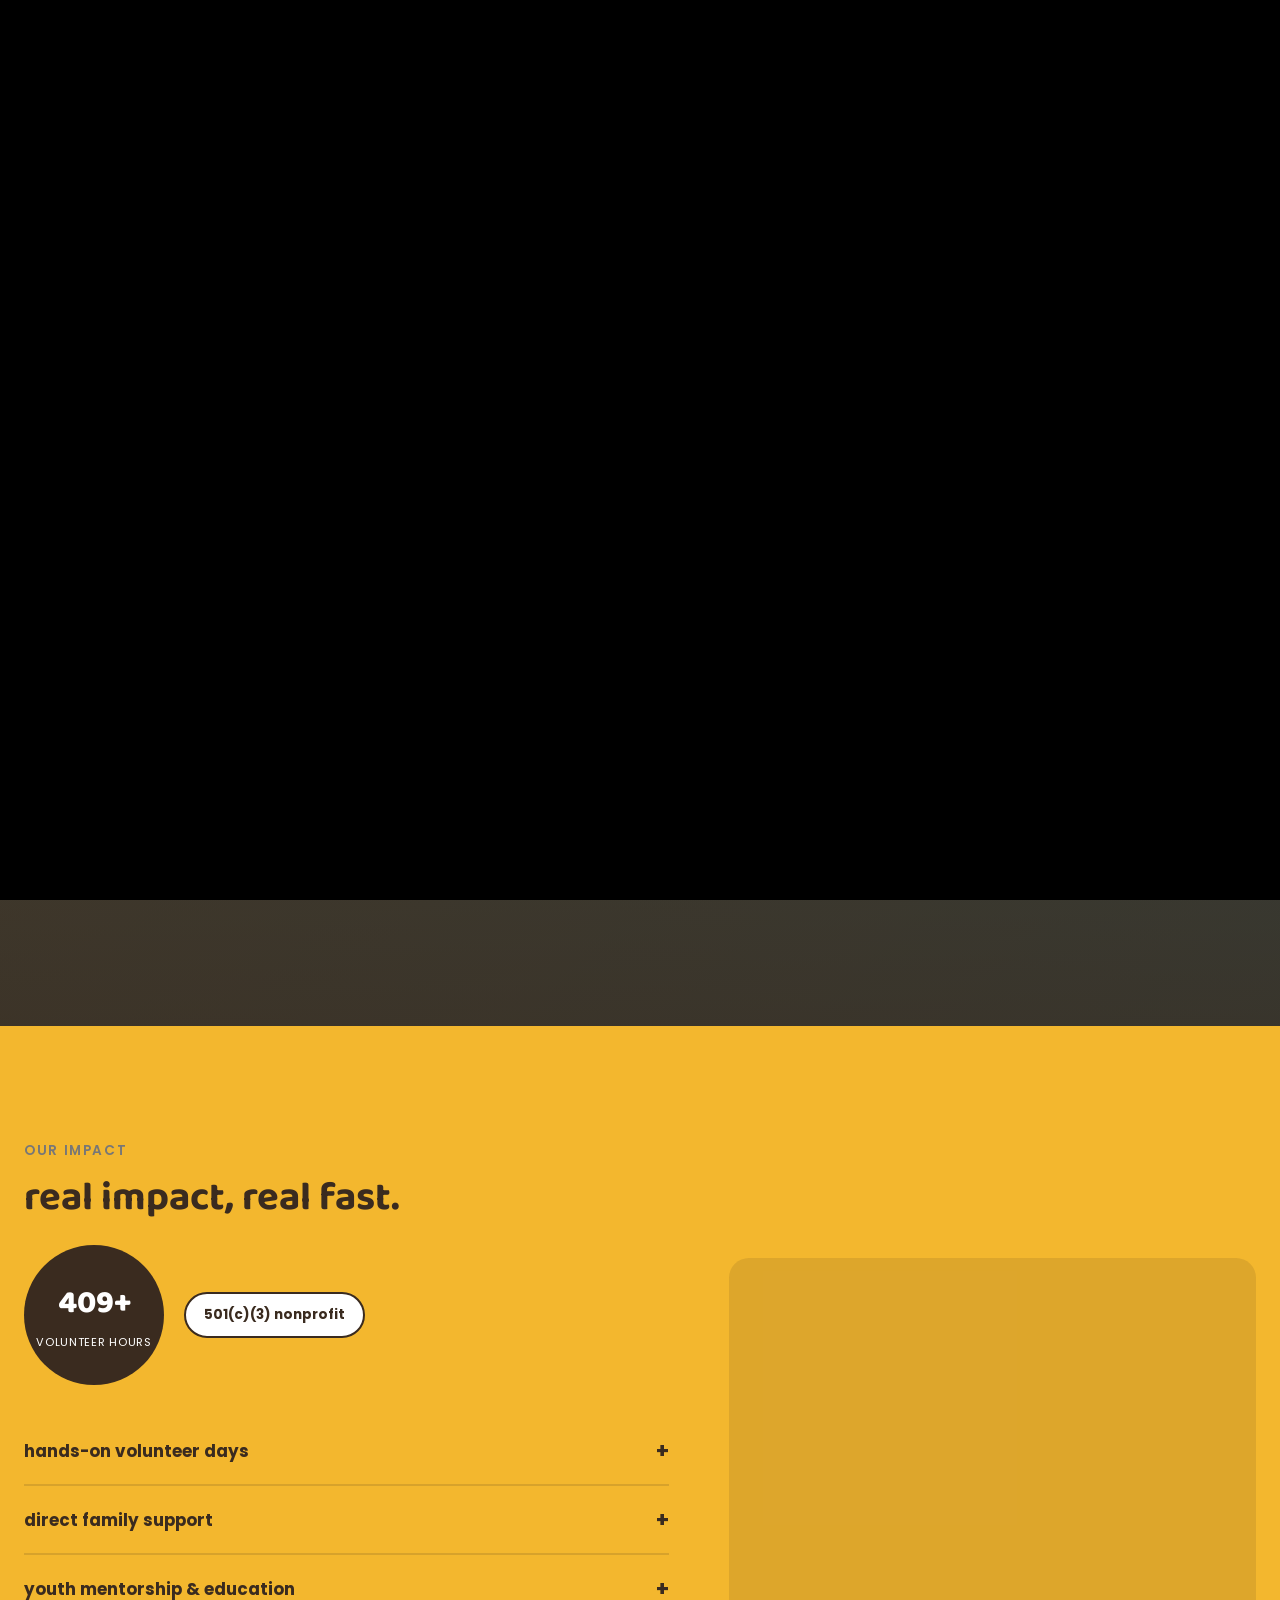
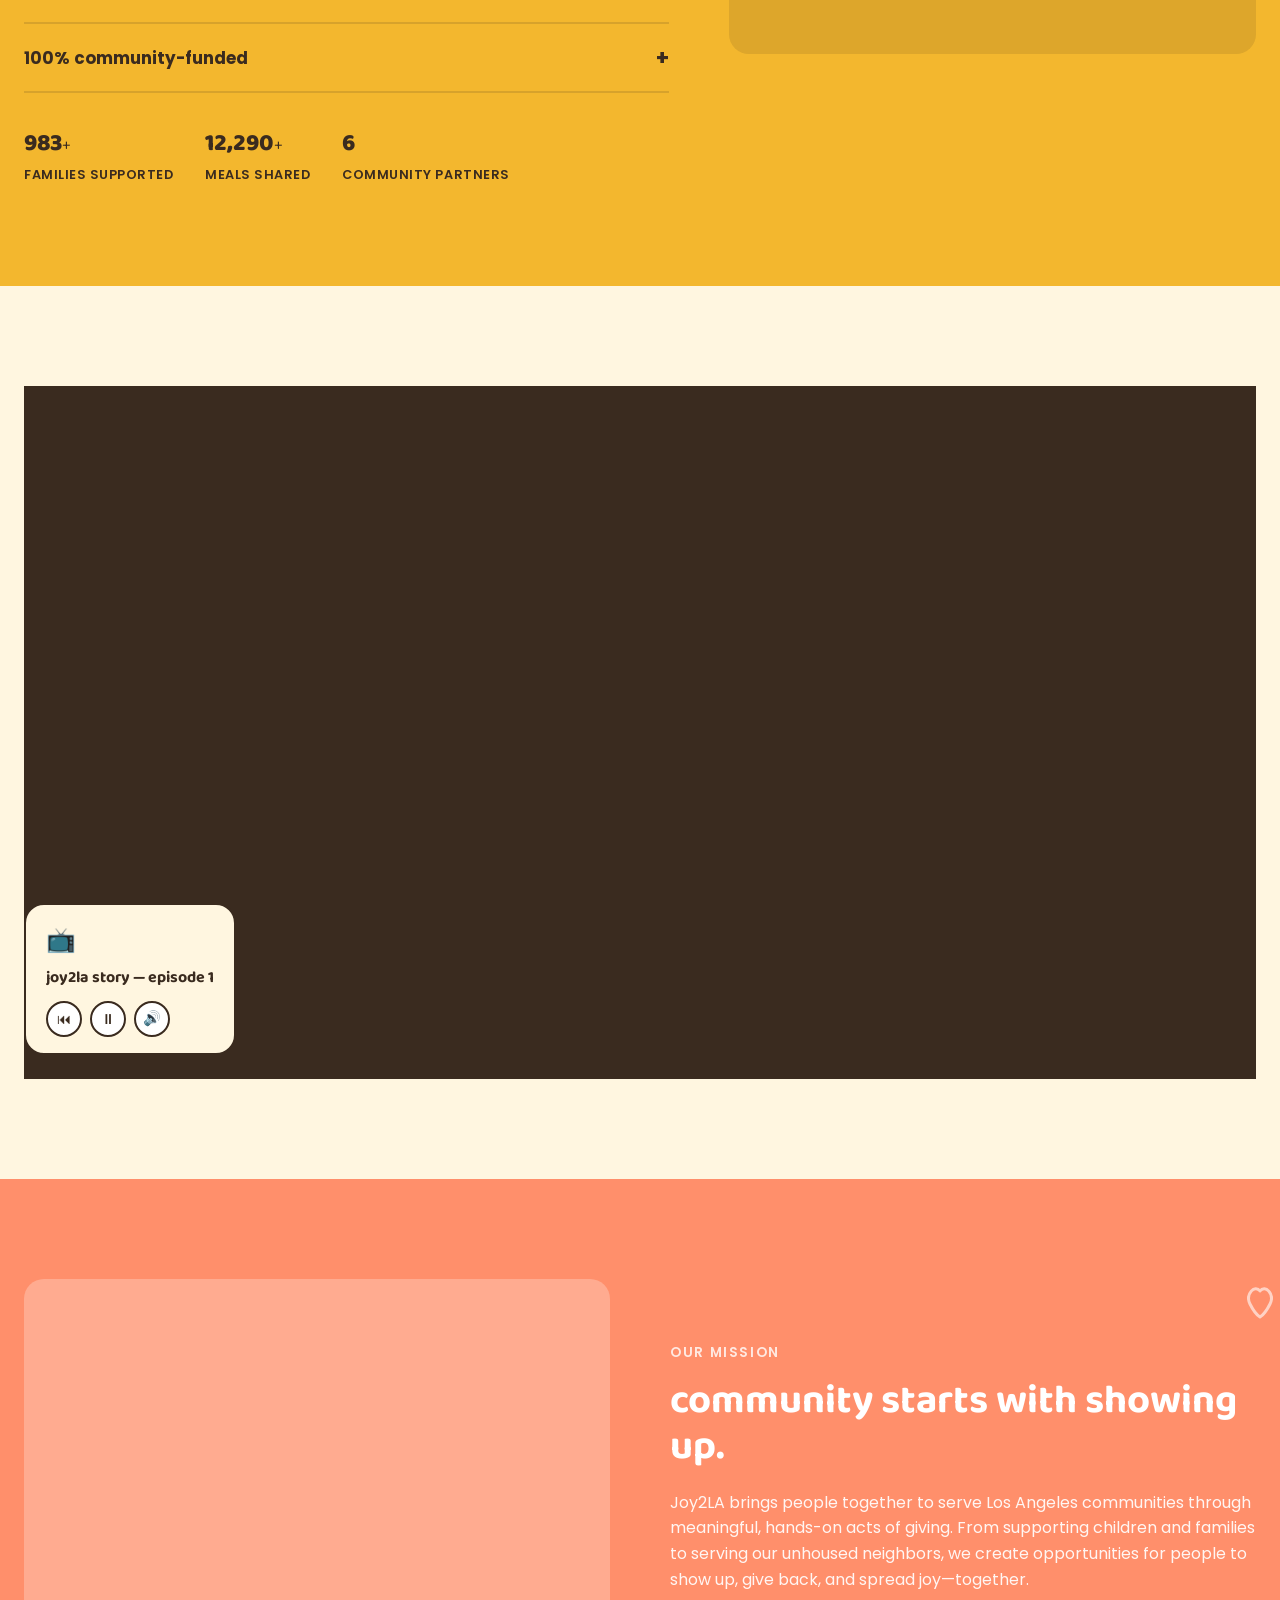
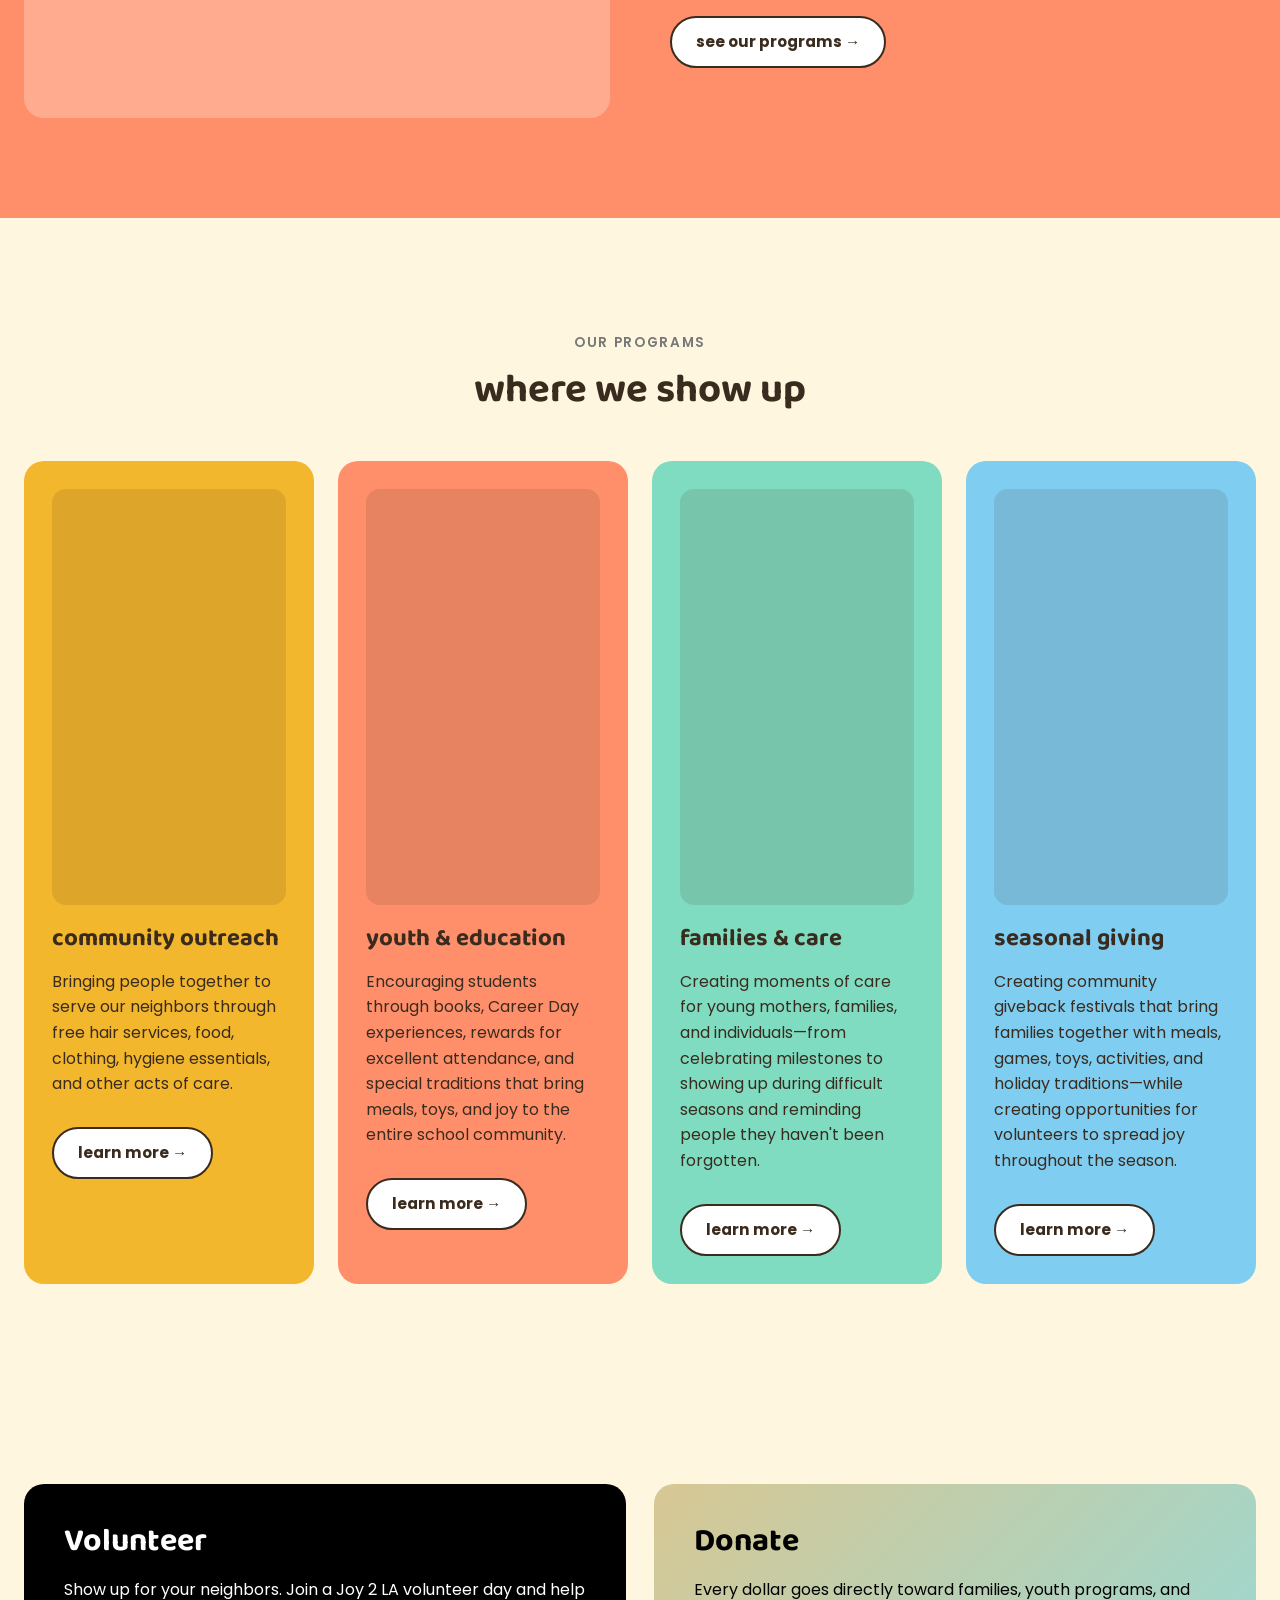
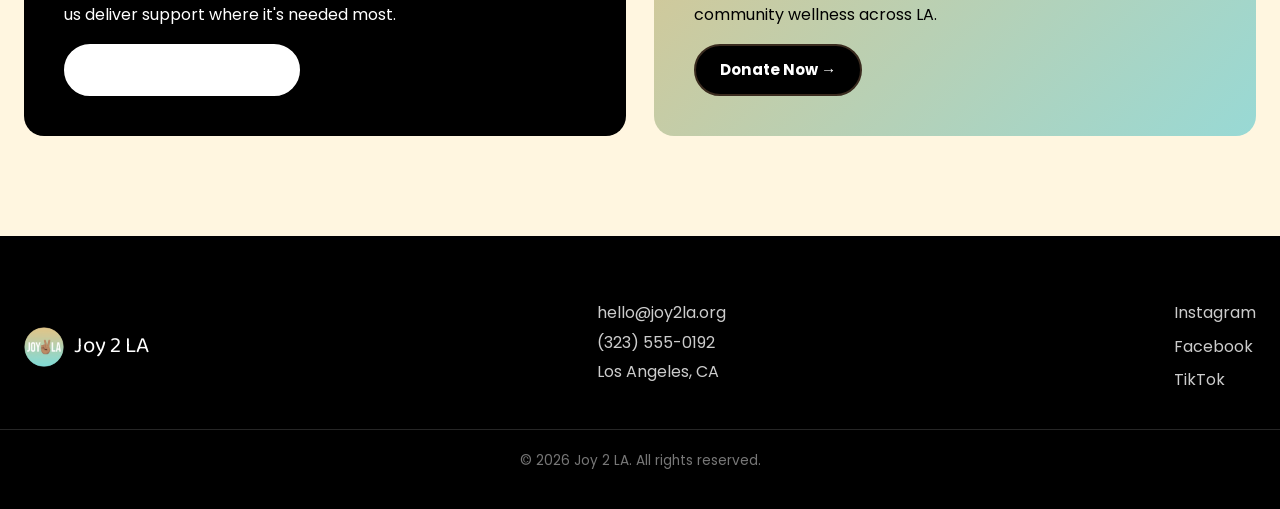
==== index.html @ 3b6e0bf3 "feat: restyle mission section as bold coral two-column block" ====
<!DOCTYPE html>
<html lang="en">
<head>
  <meta charset="UTF-8">
  <meta name="viewport" content="width=device-width, initial-scale=1.0">
  <title>Joy 2 LA | Community is the Joy</title>
  <meta name="description" content="Joy 2 LA is a Los Angeles-based giving-back foundation supporting families, youth, and community wellness across the city.">
  <link rel="icon" href="assets/logo.png" type="image/png">
  <link rel="preconnect" href="https://fonts.googleapis.com">
  <link rel="preconnect" href="https://fonts.gstatic.com" crossorigin>
  <link href="https://fonts.googleapis.com/css2?family=Baloo+2:wght@600;700;800&family=Poppins:wght@300;400;600;700&display=swap" rel="stylesheet">
  <link rel="stylesheet" href="styles.css">
  <noscript>
    <style>.reveal { opacity: 1; transform: none; }</style>
  </noscript>
</head>
<body class="has-splash">
  <div class="splash" id="splash">
    <video class="splash-video" id="splash-video" autoplay muted playsinline>
      <source src="assets/intro.mp4" type="video/mp4">
    </video>
  </div>

  <div class="announcement-bar" id="announcement-bar">
    <p>🎉 join our next volunteer day — <a href="#get-involved">get involved →</a></p>
    <button class="announcement-close" id="announcement-close" aria-label="Dismiss announcement">×</button>
  </div>

  <header class="site-header" id="site-header">
    <div class="container header-inner">
      <button class="nav-toggle" id="nav-toggle" aria-label="Toggle navigation" aria-expanded="false" aria-controls="site-nav">
        <span></span><span></span><span></span>
      </button>
      <a href="#top" class="logo-link" aria-label="Joy 2 LA home">
        <img src="assets/logo.png" alt="Joy 2 LA logo" class="logo-img">
      </a>
      <div class="header-actions">
        <a href="#get-involved" class="btn">get involved →</a>
        <a href="#get-involved" class="btn">donate →</a>
      </div>
    </div>
    <nav class="site-nav" id="site-nav">
      <a href="#about">about</a>
      <a href="#programs">programs</a>
      <a href="#impact">impact</a>
      <a href="#get-involved">get involved</a>
      <a href="#contact">contact</a>
    </nav>
  </header>

  <main id="top">
    <section class="hero" id="hero">
      <video class="hero-video" id="hero-video" muted loop playsinline preload="auto">
        <source src="assets/hero.mp4" type="video/mp4">
      </video>
      <div class="hero-overlay"></div>
      <div class="container hero-inner">
        <h1>see a need.<br>bring people together.<br>spread joy.</h1>
        <p class="hero-sub">joy2la is a los angeles nonprofit bringing people and organizations together to serve, connect, and spread joy throughout our community.</p>
        <div class="hero-ctas">
          <a href="#get-involved" class="btn">get involved →</a>
        </div>
      </div>
    </section>

    <section class="impact" id="impact">
      <div class="container impact-feature">
        <div class="impact-content">
          <p class="eyebrow">our impact</p>
          <h2>real impact, real fast.</h2>
          <div class="impact-badges">
            <div class="stat stat-badge" data-target="500">
              <span class="stat-badge-number"><span data-count>0</span>+</span>
              <span class="stat-badge-label">volunteer hours</span>
            </div>
            <span class="sticker">501(c)(3) nonprofit</span>
          </div>
          <div class="accordion">
            <div class="accordion-item">
              <button class="accordion-trigger" aria-expanded="false">
                <span>hands-on volunteer days</span><span class="accordion-icon">+</span>
              </button>
              <div class="accordion-panel">
                <p>Real people showing up together for real, hands-on service across LA.</p>
              </div>
            </div>
            <div class="accordion-item">
              <button class="accordion-trigger" aria-expanded="false">
                <span>direct family support</span><span class="accordion-icon">+</span>
              </button>
              <div class="accordion-panel">
                <p>Groceries, essentials, and resources delivered directly to families who need them.</p>
              </div>
            </div>
            <div class="accordion-item">
              <button class="accordion-trigger" aria-expanded="false">
                <span>youth mentorship &amp; education</span><span class="accordion-icon">+</span>
              </button>
              <div class="accordion-panel">
                <p>Books, mentorship, and school-day support that keeps LA kids on track.</p>
              </div>
            </div>
            <div class="accordion-item">
              <button class="accordion-trigger" aria-expanded="false">
                <span>100% community-funded</span><span class="accordion-icon">+</span>
              </button>
              <div class="accordion-panel">
                <p>Every dollar comes from people like you, and goes right back into LA communities.</p>
              </div>
            </div>
          </div>
          <div class="impact-mini-stats">
            <div class="stat mini-stat" data-target="1200"><span data-count>0</span>+<p>families supported</p></div>
            <div class="stat mini-stat" data-target="15000"><span data-count>0</span>+<p>meals shared</p></div>
            <div class="stat mini-stat" data-target="8"><span data-count>0</span><p>community partners</p></div>
          </div>
        </div>
        <div class="impact-image" aria-hidden="true"></div>
      </div>
    </section>

    <section class="story">
      <div class="container story-inner reveal">
        <video class="story-video" id="story-video" muted loop playsinline preload="metadata">
          <source src="assets/intro.mp4" type="video/mp4">
        </video>
        <div class="story-card">
          <span class="story-card-icon" aria-hidden="true">📺</span>
          <p class="story-card-title">joy2la story — episode 1</p>
          <div class="story-controls">
            <button class="story-btn" id="story-restart" aria-label="Restart video">⏮</button>
            <button class="story-btn" id="story-playpause" aria-label="Play or pause video">⏸</button>
            <button class="story-btn" id="story-mute" aria-label="Mute or unmute video">🔊</button>
          </div>
        </div>
      </div>
    </section>

    <section class="about" id="about">
      <div class="container about-inner reveal">
        <div class="about-image" aria-hidden="true"></div>
        <div class="about-text">
          <p class="eyebrow">our mission</p>
          <h2>community starts with showing up.</h2>
          <p>Joy2LA brings people together to serve Los Angeles communities through meaningful, hands-on acts of giving. From supporting children and families to serving our unhoused neighbors, we create opportunities for people to show up, give back, and spread joy—together.</p>
          <a href="#programs" class="btn">see our programs →</a>
          <svg class="doodle" width="60" height="60" viewBox="0 0 60 60" aria-hidden="true" fill="none" stroke="currentColor" stroke-width="3" stroke-linecap="round" stroke-linejoin="round">
            <path d="M20 35 C15 25, 25 15, 30 22 C35 15, 45 25, 40 35 C35 45, 30 48, 30 48 C30 48, 25 45, 20 35 Z"/>
          </svg>
        </div>
      </div>
    </section>

    <section class="programs" id="programs">
      <div class="container">
        <p class="eyebrow center">Our Programs</p>
        <h2 class="center">where we show up</h2>
        <div class="program-grid">
          <article class="program-card card-mustard reveal">
            <div class="program-image" aria-hidden="true"></div>
            <h3>community outreach</h3>
            <p>Bringing people together to serve our neighbors through free hair services, food, clothing, hygiene essentials, and other acts of care.</p>
            <a href="#contact" class="btn">learn more →</a>
          </article>
          <article class="program-card card-coral reveal">
            <div class="program-image" aria-hidden="true"></div>
            <h3>youth &amp; education</h3>
            <p>Encouraging students through books, Career Day experiences, rewards for excellent attendance, and special traditions that bring meals, toys, and joy to the entire school community.</p>
            <a href="#contact" class="btn">learn more →</a>
          </article>
          <article class="program-card card-mint reveal">
            <div class="program-image" aria-hidden="true"></div>
            <h3>families &amp; care</h3>
            <p>Creating moments of care for young mothers, families, and individuals—from celebrating milestones to showing up during difficult seasons and reminding people they haven't been forgotten.</p>
            <a href="#contact" class="btn">learn more →</a>
          </article>
          <article class="program-card card-sky reveal">
            <div class="program-image" aria-hidden="true"></div>
            <h3>seasonal giving</h3>
            <p>Creating community giveback festivals that bring families together with meals, games, toys, activities, and holiday traditions—while creating opportunities for volunteers to spread joy throughout the season.</p>
            <a href="#contact" class="btn">learn more →</a>
          </article>
        </div>
      </div>
    </section>

    <section class="get-involved" id="get-involved">
      <div class="container involved-grid">
        <div class="involved-card reveal">
          <h3>Volunteer</h3>
          <p>Show up for your neighbors. Join a Joy 2 LA volunteer day and help us deliver support where it's needed most.</p>
          <a href="#contact" class="btn btn-outline">Become a Volunteer →</a>
        </div>
        <div class="involved-card involved-card-donate reveal">
          <h3>Donate</h3>
          <p>Every dollar goes directly toward families, youth programs, and community wellness across LA.</p>
          <a href="#contact" class="btn btn-primary">Donate Now →</a>
        </div>
      </div>
    </section>
  </main>

  <footer class="site-footer" id="contact">
    <div class="container footer-inner">
      <div class="footer-brand">
        <img src="assets/logo.png" alt="Joy 2 LA logo" class="logo-img">
        <span class="logo-text">Joy 2 LA</span>
      </div>
      <div class="footer-contact">
        <p>hello@joy2la.org</p>
        <p>(323) 555-0192</p>
        <p>Los Angeles, CA</p>
      </div>
      <div class="footer-social">
        <a href="#" aria-label="Instagram">Instagram</a>
        <a href="#" aria-label="Facebook">Facebook</a>
        <a href="#" aria-label="TikTok">TikTok</a>
      </div>
    </div>
    <p class="footer-copyright">© 2026 Joy 2 LA. All rights reserved.</p>
  </footer>

  <script src="script.js"></script>
</body>
</html>
---- styles.css ----
:root {
  --color-black: #000;
  --color-white: #fff;
  --color-gold: #D8C793;
  --color-teal: #98D9D5;
  --color-cream: #FFF6E0;
  --color-mustard: #F3B72E;
  --color-coral: #FF8F6B;
  --color-mint: #7FDCC0;
  --color-sky: #7FCDF0;
  --color-ink: #3A2B1F;
  --gradient-brand: linear-gradient(135deg, var(--color-gold) 0%, var(--color-teal) 100%);
  --font-display: 'Baloo 2', sans-serif;
  --font-body: 'Poppins', sans-serif;
  --container-width: 1320px;
}

*, *::before, *::after { box-sizing: border-box; }
html { scroll-behavior: smooth; }
body {
  margin: 0;
  font-family: var(--font-body);
  color: var(--color-ink);
  background: var(--color-cream);
  line-height: 1.6;
}
img { max-width: 100%; display: block; }
a { color: inherit; text-decoration: none; }
h1, h2, h3 {
  font-family: var(--font-display);
  font-weight: 700;
  letter-spacing: 0;
  line-height: 1.15;
  margin: 0 0 0.5em;
}
.container { max-width: var(--container-width); margin: 0 auto; padding: 0 24px; }
[id] { scroll-margin-top: 80px; }

/* Buttons — one unified pill style used everywhere */
.btn {
  display: inline-block;
  padding: 12px 24px;
  border-radius: 999px;
  font-weight: 700;
  font-size: 0.95rem;
  background: var(--color-white);
  color: var(--color-ink);
  border: 2px solid var(--color-ink);
  transition: transform 0.15s ease;
}
.btn:hover { transform: translateY(-2px); }

/* Announcement bar */
.announcement-bar {
  position: relative;
  background: var(--color-mustard);
  color: var(--color-ink);
  display: flex;
  align-items: center;
  justify-content: center;
  gap: 12px;
  padding: 10px 48px;
  font-size: 0.85rem;
  font-weight: 600;
  text-align: center;
}
.announcement-bar p { margin: 0; }
.announcement-bar a { text-decoration: underline; color: var(--color-ink); }
.announcement-close {
  position: absolute;
  right: 16px;
  top: 50%;
  transform: translateY(-50%);
  background: none;
  border: none;
  font-size: 1.2rem;
  line-height: 1;
  cursor: pointer;
  color: var(--color-ink);
  padding: 4px;
}
.announcement-bar.is-hidden { display: none; }

/* Header / Nav — full-width cream bar, logo centered, links in a dropdown */
.site-header {
  position: sticky;
  top: 0;
  z-index: 500;
  background: var(--color-cream);
  box-shadow: 0 1px 0 rgba(58, 43, 31, 0.08);
  transition: box-shadow 0.2s ease;
}
.site-header.scrolled { box-shadow: 0 4px 16px rgba(58, 43, 31, 0.15); }
.header-inner { display: grid; grid-template-columns: 1fr auto 1fr; align-items: center; padding: 16px 24px; gap: 12px; }
.logo-link { justify-self: center; display: flex; align-items: center; }
.logo-img { width: 40px; height: 40px; border-radius: 50%; display: block; }
.logo-text { font-family: var(--font-display); font-size: 1.4rem; }
.nav-toggle { justify-self: start; display: flex; flex-direction: column; gap: 5px; background: none; border: none; cursor: pointer; padding: 8px; }
.nav-toggle span { width: 22px; height: 2px; background: var(--color-ink); display: block; }
.header-actions { justify-self: end; display: flex; gap: 10px; }

.site-nav {
  position: fixed;
  top: 74px;
  left: 50%;
  transform: translateX(-50%) translateY(-8px);
  z-index: 500;
  display: flex;
  flex-direction: column;
  gap: 2px;
  min-width: 220px;
  background: var(--color-white);
  border: 2px solid var(--color-ink);
  border-radius: 20px;
  padding: 12px;
  box-shadow: 0 12px 32px rgba(58, 43, 31, 0.2);
  opacity: 0;
  pointer-events: none;
  transition: opacity 0.25s ease, transform 0.25s ease;
}
.site-nav.open { opacity: 1; pointer-events: auto; transform: translateX(-50%) translateY(0); }
.site-nav a { color: var(--color-ink); font-weight: 600; font-size: 0.95rem; padding: 12px 18px; border-radius: 12px; }
.site-nav a:hover { background: rgba(58, 43, 31, 0.08); }

/* Hero */
.hero {
  position: relative;
  min-height: 100vh;
  display: flex;
  align-items: center;
  overflow: hidden;
  background: var(--color-black);
  text-align: center;
}
.hero-video { position: absolute; inset: 0; width: 100%; height: 100%; object-fit: cover; z-index: 0; }
.hero-overlay {
  position: absolute;
  inset: 0;
  background:
    linear-gradient(180deg, rgba(58, 43, 31, 0.6), rgba(58, 43, 31, 0.35) 50%, rgba(58, 43, 31, 0.7)),
    linear-gradient(135deg, rgba(216, 199, 147, 0.35), rgba(152, 217, 213, 0.35));
  z-index: 1;
}
.hero-inner { position: relative; z-index: 2; width: 100%; }
.hero h1 { font-size: clamp(2.5rem, 6vw, 5rem); color: var(--color-white); }
.hero-sub { max-width: 640px; margin: 0 auto 32px; font-size: 1.15rem; color: rgba(255, 255, 255, 0.88); }
.hero-ctas { display: flex; gap: 16px; justify-content: center; flex-wrap: wrap; }

/* Scroll-reveal (behavior added in Task 7) */
.reveal { opacity: 0; transform: translateY(24px); transition: opacity 0.6s ease, transform 0.6s ease; }
.reveal.is-visible { opacity: 1; transform: translateY(0); }

@media (max-width: 900px) {
  .header-actions .btn { padding: 10px 16px; font-size: 0.85rem; }
  .announcement-bar { padding: 10px 40px; font-size: 0.75rem; }
}

/* Impact feature block */
.impact { padding: 100px 0; background: var(--color-mustard); }
.impact-feature { display: grid; grid-template-columns: 1.1fr 0.9fr; gap: 60px; align-items: center; }
.impact-content h2 { font-size: 2.5rem; }
.impact-badges { display: flex; align-items: center; gap: 20px; margin: 24px 0 32px; flex-wrap: wrap; }
.stat-badge {
  width: 140px;
  height: 140px;
  border-radius: 50%;
  background: var(--color-ink);
  color: var(--color-white);
  display: flex;
  flex-direction: column;
  align-items: center;
  justify-content: center;
  text-align: center;
  flex-shrink: 0;
}
.stat-badge-number { font-family: var(--font-display); font-size: 2rem; font-weight: 800; }
.stat-badge-label { font-size: 0.7rem; text-transform: uppercase; letter-spacing: 0.06em; margin-top: 4px; }
.sticker {
  background: var(--color-white);
  color: var(--color-ink);
  border: 2px solid var(--color-ink);
  border-radius: 999px;
  padding: 10px 18px;
  font-weight: 700;
  font-size: 0.85rem;
}
.accordion-item { border-bottom: 2px solid rgba(58, 43, 31, 0.15); }
.accordion-trigger {
  width: 100%;
  display: flex;
  justify-content: space-between;
  align-items: center;
  background: none;
  border: none;
  padding: 18px 0;
  font-family: var(--font-body);
  font-weight: 700;
  font-size: 1.05rem;
  color: var(--color-ink);
  cursor: pointer;
  text-align: left;
}
.accordion-icon { font-size: 1.3rem; transition: transform 0.2s ease; }
.accordion-item.open .accordion-icon { transform: rotate(45deg); }
.accordion-panel { max-height: 0; overflow: hidden; transition: max-height 0.25s ease; }
.accordion-item.open .accordion-panel { max-height: 200px; }
.accordion-panel p { margin: 0 0 18px; color: var(--color-ink); opacity: 0.85; }
.impact-mini-stats { display: flex; gap: 32px; margin-top: 32px; flex-wrap: wrap; }
.mini-stat { font-family: var(--font-display); }
.mini-stat span { font-size: 1.5rem; font-weight: 800; }
.mini-stat p { margin: 2px 0 0; font-size: 0.8rem; text-transform: uppercase; letter-spacing: 0.04em; font-family: var(--font-body); font-weight: 600; }
.impact-image { aspect-ratio: 4 / 3; border-radius: 20px; background: rgba(58, 43, 31, 0.12); }

@media (max-width: 900px) {
  .impact-feature { grid-template-columns: 1fr; }
}

/* About / Mission */
.about { padding: 100px 0; background: var(--color-coral); color: var(--color-white); }
.about-inner { position: relative; display: grid; grid-template-columns: 1fr 1fr; gap: 60px; align-items: center; }
.about-image { aspect-ratio: 4 / 3; border-radius: 20px; background: rgba(255, 255, 255, 0.25); }
.eyebrow { text-transform: uppercase; letter-spacing: 0.12em; font-weight: 600; font-size: 0.85rem; color: #777; }
.about-text .eyebrow { color: rgba(255, 255, 255, 0.8); }
.about-text h2 { font-size: 2.5rem; color: var(--color-white); }
.about-text p { color: rgba(255, 255, 255, 0.92); }
.about-text .btn { margin-top: 8px; }
.doodle { color: var(--color-white); opacity: 0.6; position: absolute; top: -10px; right: -10px; }

@media (max-width: 900px) {
  .about-inner { grid-template-columns: 1fr; }
  .doodle { display: none; }
}

/* Programs */
.programs { padding: 100px 0; background: var(--color-cream); }
.programs h2 { font-size: 2.5rem; margin-bottom: 48px; }
.eyebrow.center, h2.center { text-align: center; }
.program-grid { display: grid; grid-template-columns: repeat(4, 1fr); gap: 24px; }
.program-card { border-radius: 20px; padding: 28px; }
.card-mustard { background: var(--color-mustard); }
.card-coral { background: var(--color-coral); }
.card-mint { background: var(--color-mint); }
.card-sky { background: var(--color-sky); }
.program-image { aspect-ratio: 9 / 16; border-radius: 14px; background: rgba(58, 43, 31, 0.12); margin-bottom: 20px; overflow: hidden; }
.program-image video, .program-image img { width: 100%; height: 100%; object-fit: cover; border-radius: inherit; }
.program-card h3 { font-size: 1.5rem; margin-bottom: 8px; }
.program-card .btn { margin-top: 14px; }

@media (max-width: 900px) {
  .program-grid { grid-template-columns: 1fr; }
}

/* Get Involved */
.get-involved { padding: 100px 0; }
.involved-grid { display: grid; grid-template-columns: 1fr 1fr; gap: 28px; }
.involved-card { padding: 40px; border-radius: 20px; background: #000; color: #fff; }
.involved-card h3 { font-size: 2rem; }
.involved-card .btn-outline { border-color: #fff; color: #fff; }
.involved-card-donate { background: var(--gradient-brand); color: #000; }
.involved-card-donate .btn-primary { background: var(--color-black); color: var(--color-white); }

@media (max-width: 900px) {
  .involved-grid { grid-template-columns: 1fr; }
}

/* Footer */
.site-footer { background: #000; color: #fff; padding: 60px 0 24px; }
.footer-inner { display: flex; flex-wrap: wrap; justify-content: space-between; gap: 32px; padding-bottom: 32px; border-bottom: 1px solid rgba(255, 255, 255, 0.15); }
.footer-brand { display: flex; align-items: center; gap: 10px; }
.footer-contact p, .footer-social a { margin: 4px 0; color: #ccc; display: block; }
.footer-social { display: flex; flex-direction: column; }
.footer-copyright { text-align: center; color: #777; font-size: 0.85rem; margin-top: 20px; }

/* Splash intro */
body.has-splash { overflow: hidden; height: 100vh; }
.splash {
  position: fixed;
  inset: 0;
  z-index: 9999;
  background: var(--color-black);
  display: flex;
  align-items: center;
  justify-content: center;
  opacity: 1;
  transition: opacity 0.6s ease;
}
.splash-video { width: 100%; height: 100%; object-fit: cover; }
.splash.is-hidden { opacity: 0; pointer-events: none; }

@media (prefers-reduced-motion: reduce) {
  html { scroll-behavior: auto; }
  .reveal { opacity: 1; transform: none; transition: none; }
  .splash { transition: none; }
}

/* Story video block */
.story { padding: 100px 0; background: var(--color-cream); }
.story-inner { position: relative; border-radius: 24px; overflow: hidden; }
.story-video { width: 100%; display: block; aspect-ratio: 16 / 9; object-fit: cover; background: var(--color-ink); }
.story-card {
  position: absolute;
  left: 24px;
  bottom: 24px;
  background: var(--color-cream);
  border: 2px solid var(--color-ink);
  border-radius: 20px;
  padding: 16px 20px;
  max-width: 260px;
}
.story-card-icon { font-size: 1.5rem; }
.story-card-title { font-family: var(--font-display); font-weight: 700; margin: 6px 0 10px; }
.story-controls { display: flex; gap: 8px; }
.story-btn {
  width: 36px;
  height: 36px;
  border-radius: 50%;
  border: 2px solid var(--color-ink);
  background: var(--color-white);
  color: var(--color-ink);
  cursor: pointer;
  font-size: 0.9rem;
}

@media (max-width: 900px) {
  .story-card { left: 12px; bottom: 12px; max-width: 200px; padding: 12px 14px; }
}
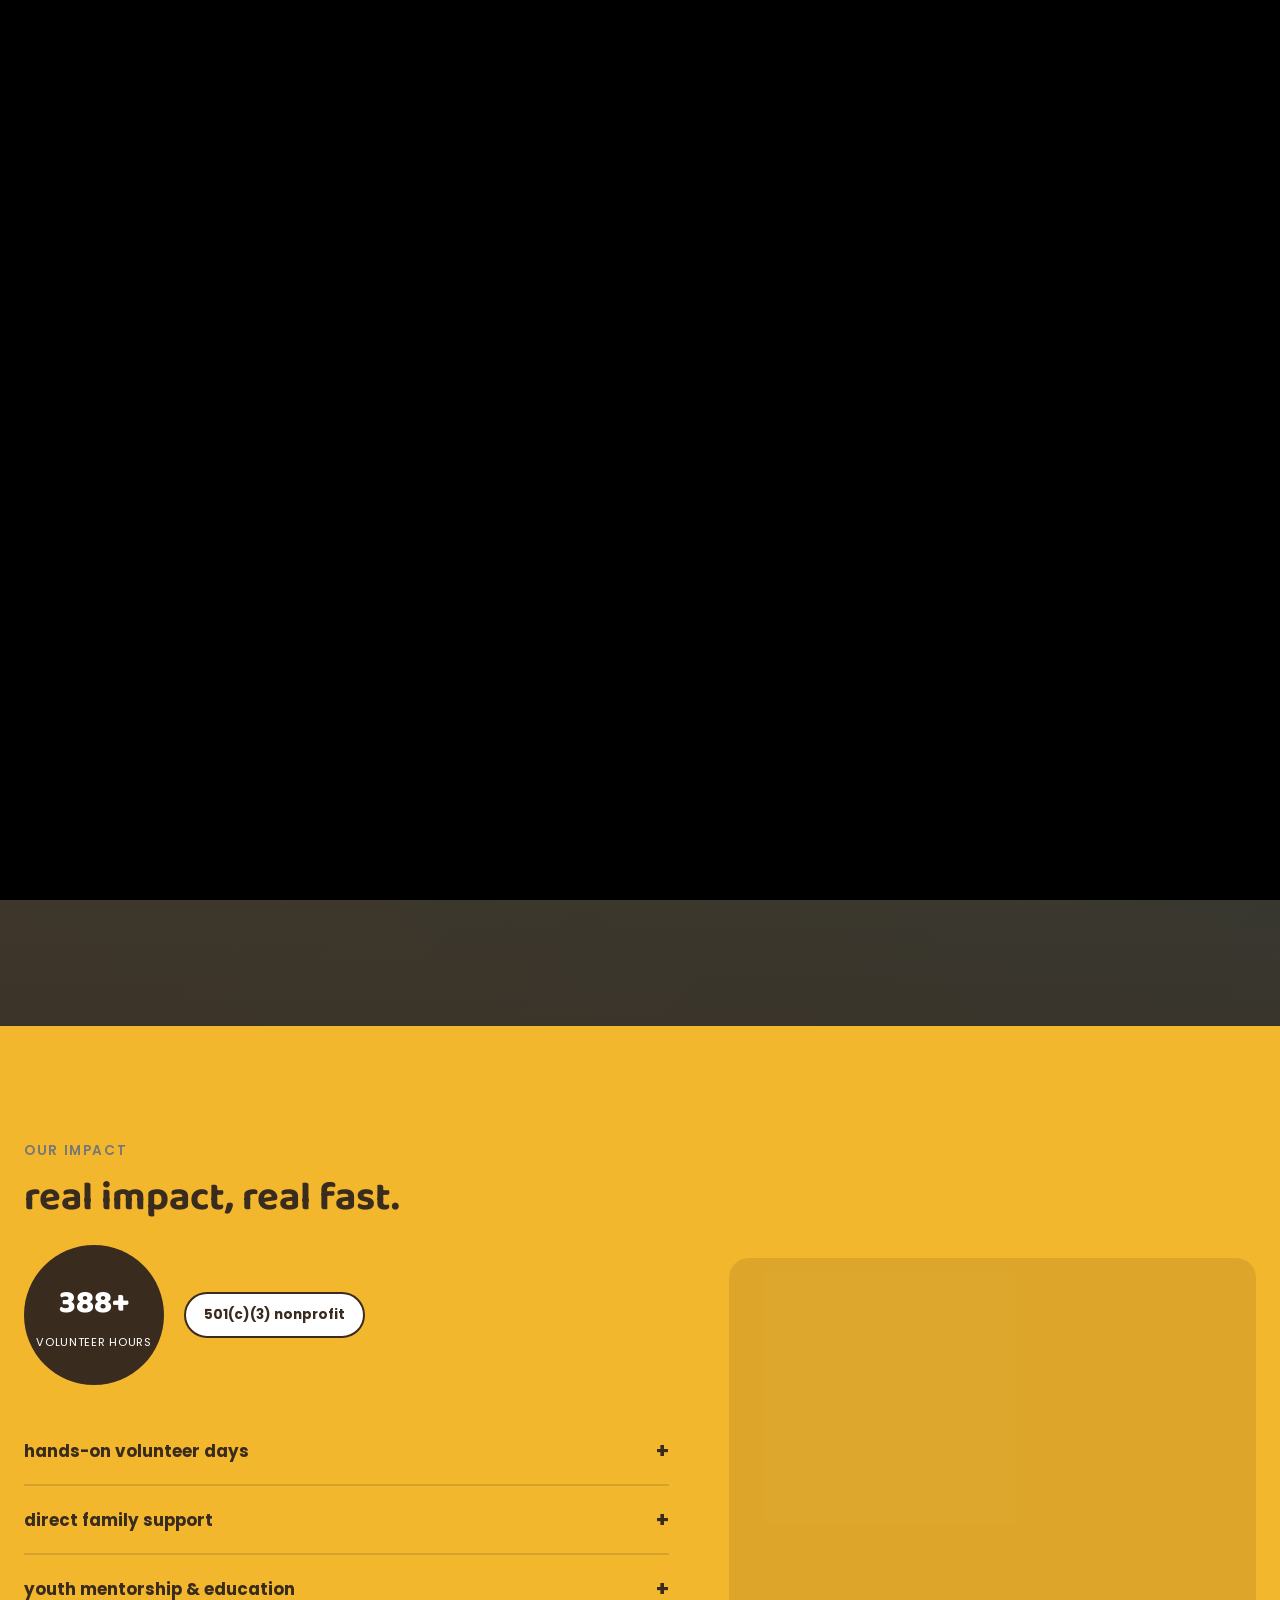
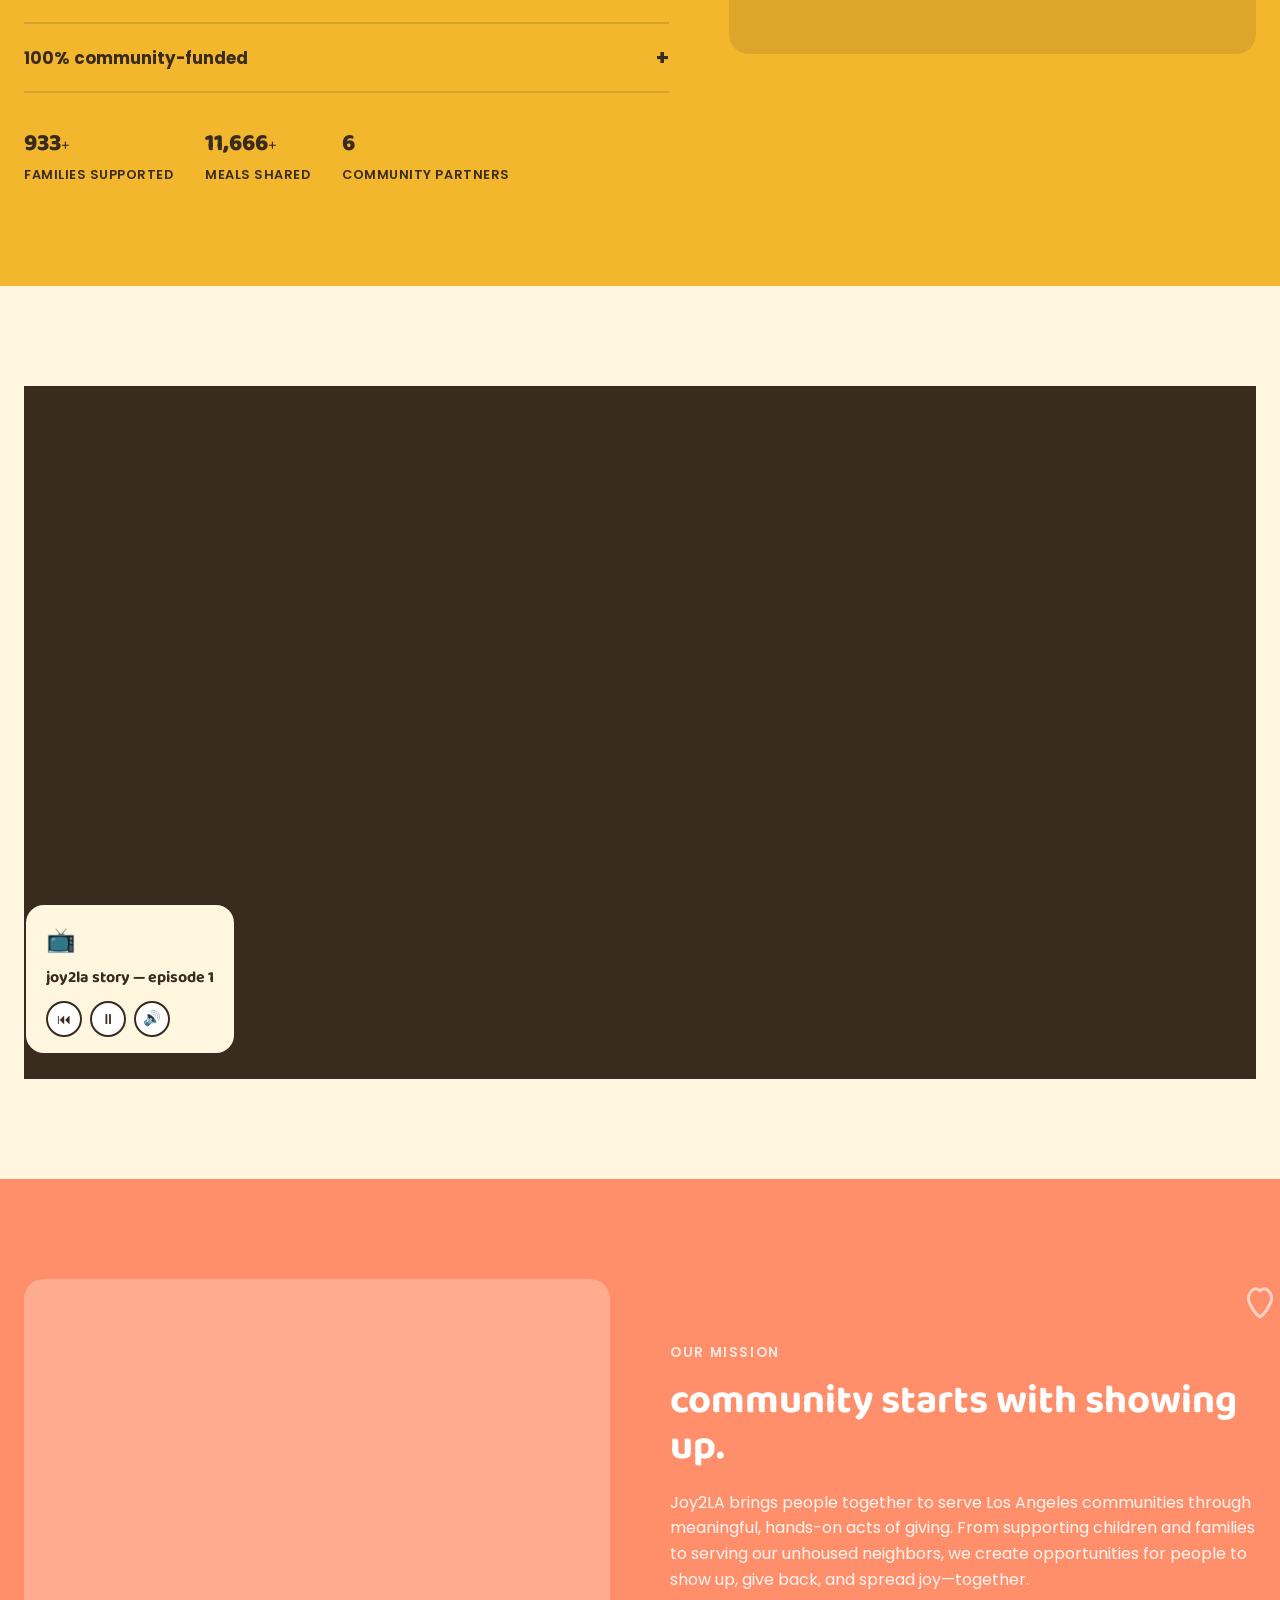
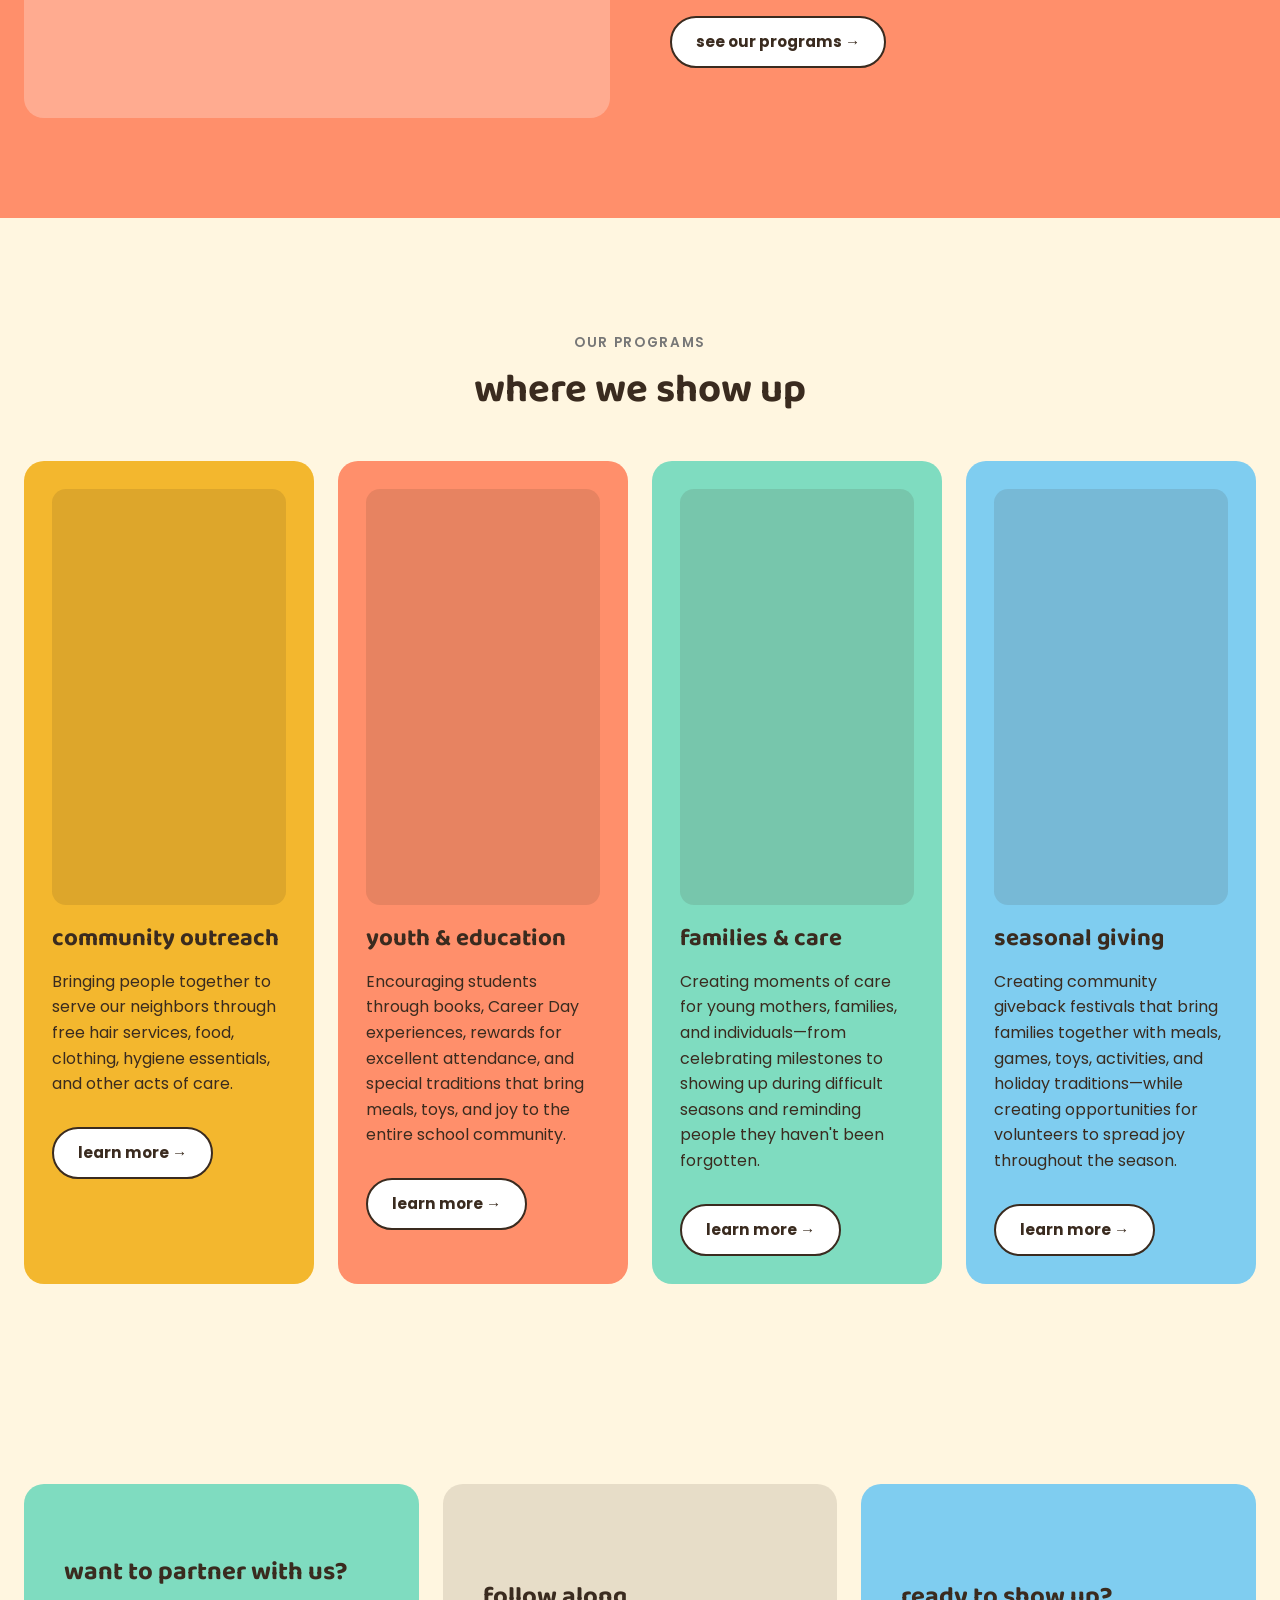
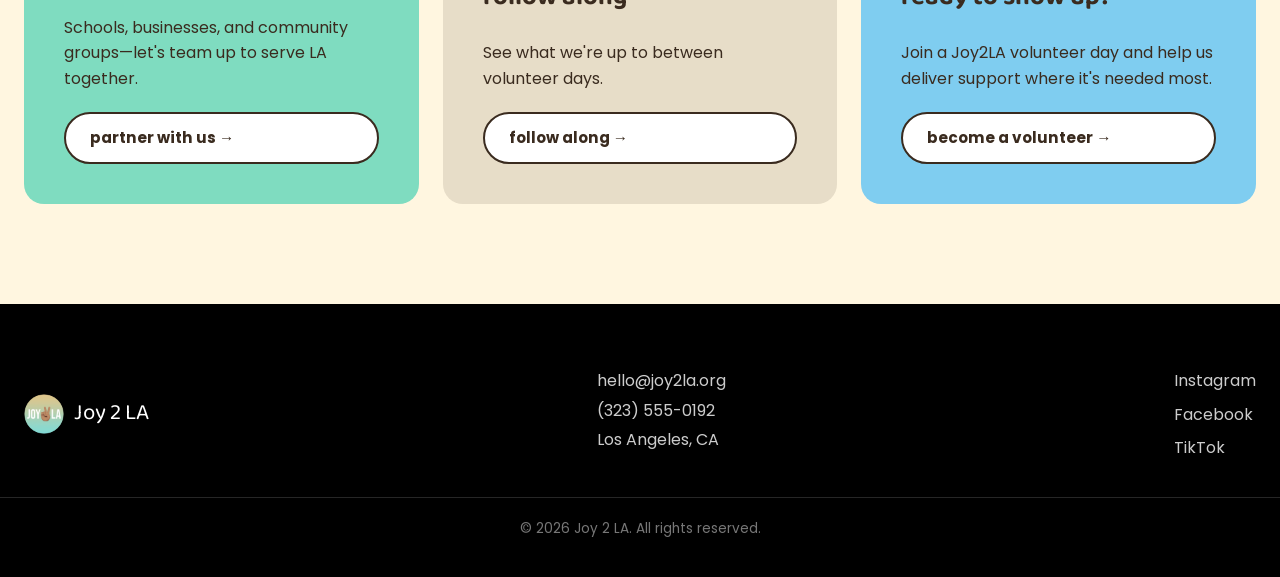
==== commit d4e397f8: "feat: replace 2-card get-involved section with 3-way block" ====
--- a/index.html
+++ b/index.html
@@ -186,15 +186,20 @@
 
     <section class="get-involved" id="get-involved">
       <div class="container involved-grid">
-        <div class="involved-card reveal">
-          <h3>Volunteer</h3>
-          <p>Show up for your neighbors. Join a Joy 2 LA volunteer day and help us deliver support where it's needed most.</p>
-          <a href="#contact" class="btn btn-outline">Become a Volunteer →</a>
-        </div>
-        <div class="involved-card involved-card-donate reveal">
-          <h3>Donate</h3>
-          <p>Every dollar goes directly toward families, youth programs, and community wellness across LA.</p>
-          <a href="#contact" class="btn btn-primary">Donate Now →</a>
+        <div class="involved-card card-mint reveal">
+          <h3>want to partner with us?</h3>
+          <p>Schools, businesses, and community groups—let's team up to serve LA together.</p>
+          <a href="#contact" class="btn">partner with us →</a>
+        </div>
+        <div class="involved-card involved-photo reveal">
+          <h3>follow along</h3>
+          <p>See what we're up to between volunteer days.</p>
+          <a href="#contact" class="btn">follow along →</a>
+        </div>
+        <div class="involved-card card-sky reveal">
+          <h3>ready to show up?</h3>
+          <p>Join a Joy2LA volunteer day and help us deliver support where it's needed most.</p>
+          <a href="#contact" class="btn">become a volunteer →</a>
         </div>
       </div>
     </section>
--- a/styles.css
+++ b/styles.css
@@ -250,14 +250,22 @@
   .program-grid { grid-template-columns: 1fr; }
 }
 
-/* Get Involved */
-.get-involved { padding: 100px 0; }
-.involved-grid { display: grid; grid-template-columns: 1fr 1fr; gap: 28px; }
-.involved-card { padding: 40px; border-radius: 20px; background: #000; color: #fff; }
-.involved-card h3 { font-size: 2rem; }
-.involved-card .btn-outline { border-color: #fff; color: #fff; }
-.involved-card-donate { background: var(--gradient-brand); color: #000; }
-.involved-card-donate .btn-primary { background: var(--color-black); color: var(--color-white); }
+/* Get Involved (three-way) */
+.get-involved { padding: 100px 0; background: var(--color-cream); }
+.involved-grid { display: grid; grid-template-columns: repeat(3, 1fr); gap: 24px; }
+.involved-card {
+  padding: 40px;
+  border-radius: 20px;
+  min-height: 320px;
+  display: flex;
+  flex-direction: column;
+  justify-content: flex-end;
+}
+.involved-card h3 { font-size: 1.6rem; }
+.involved-card p { margin-bottom: 20px; }
+.card-mint { background: var(--color-mint); }
+.card-sky { background: var(--color-sky); }
+.involved-photo { background: rgba(58, 43, 31, 0.12); }
 
 @media (max-width: 900px) {
   .involved-grid { grid-template-columns: 1fr; }
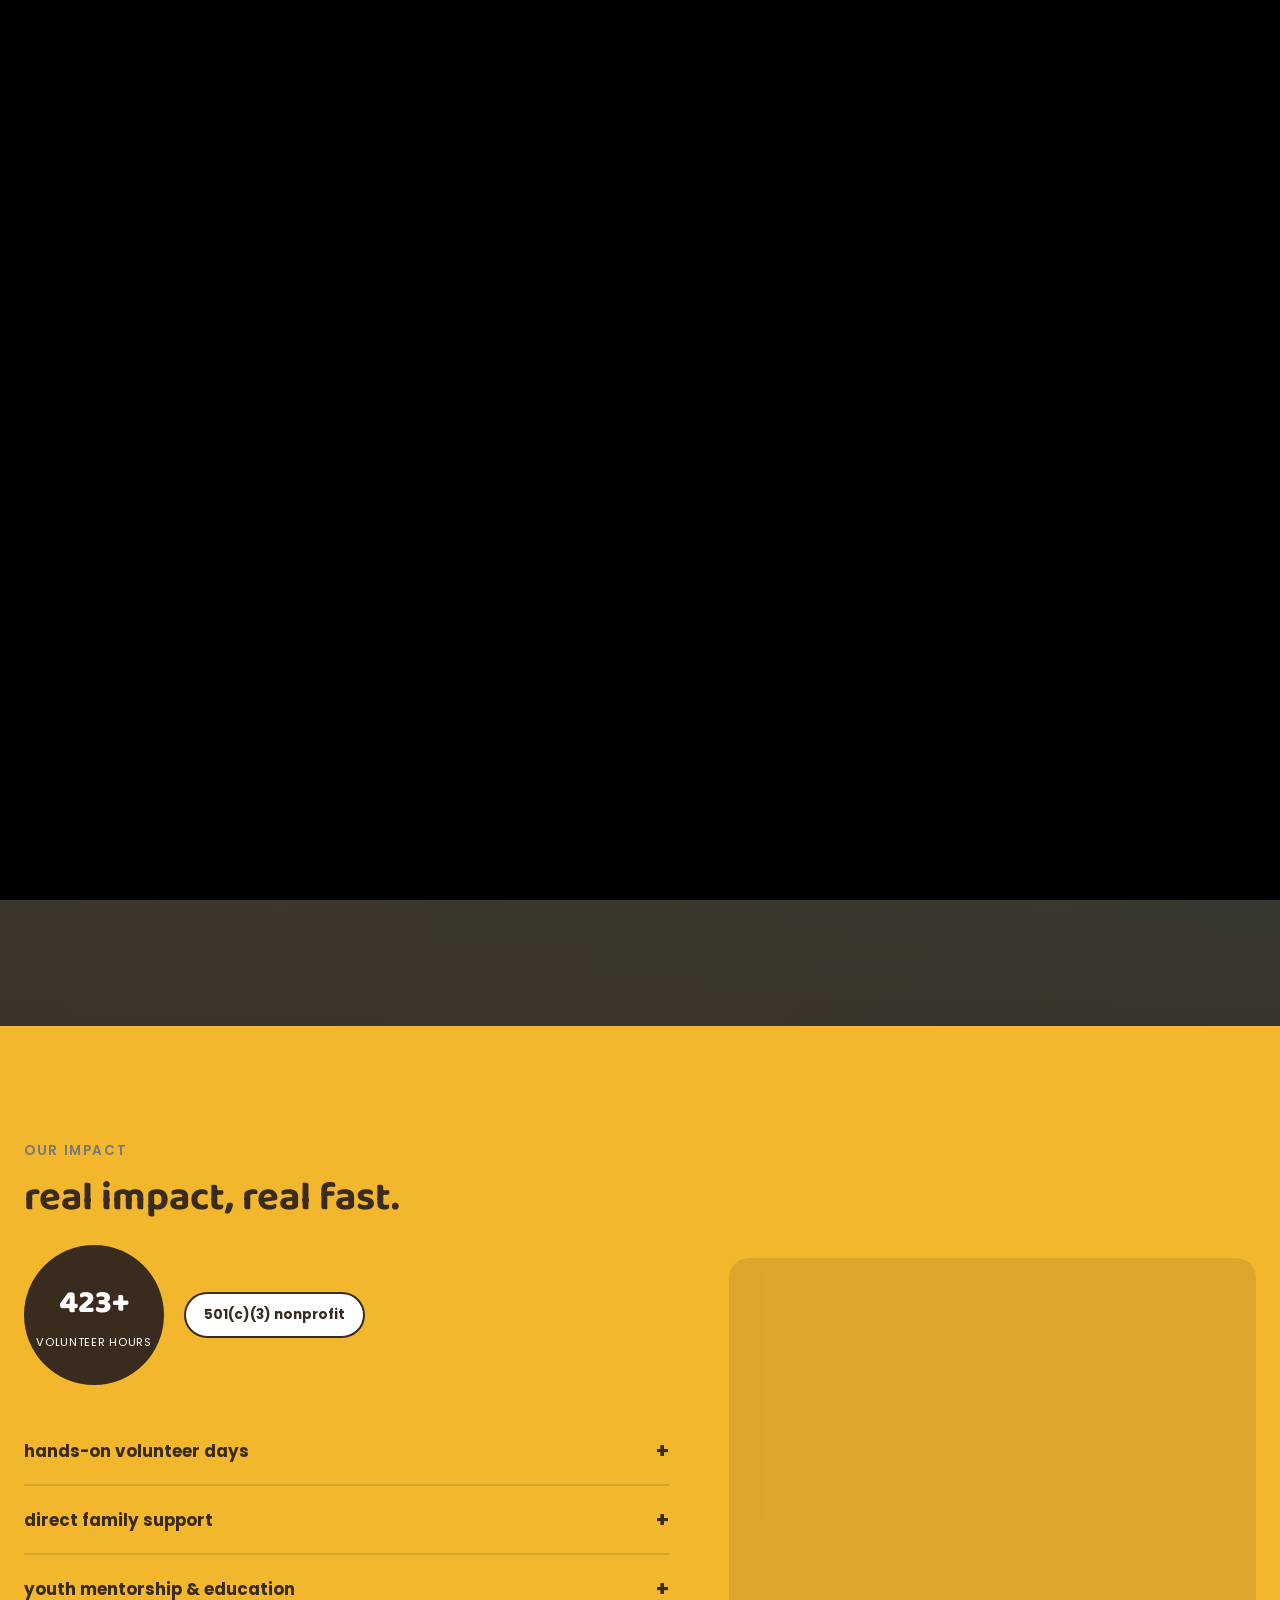
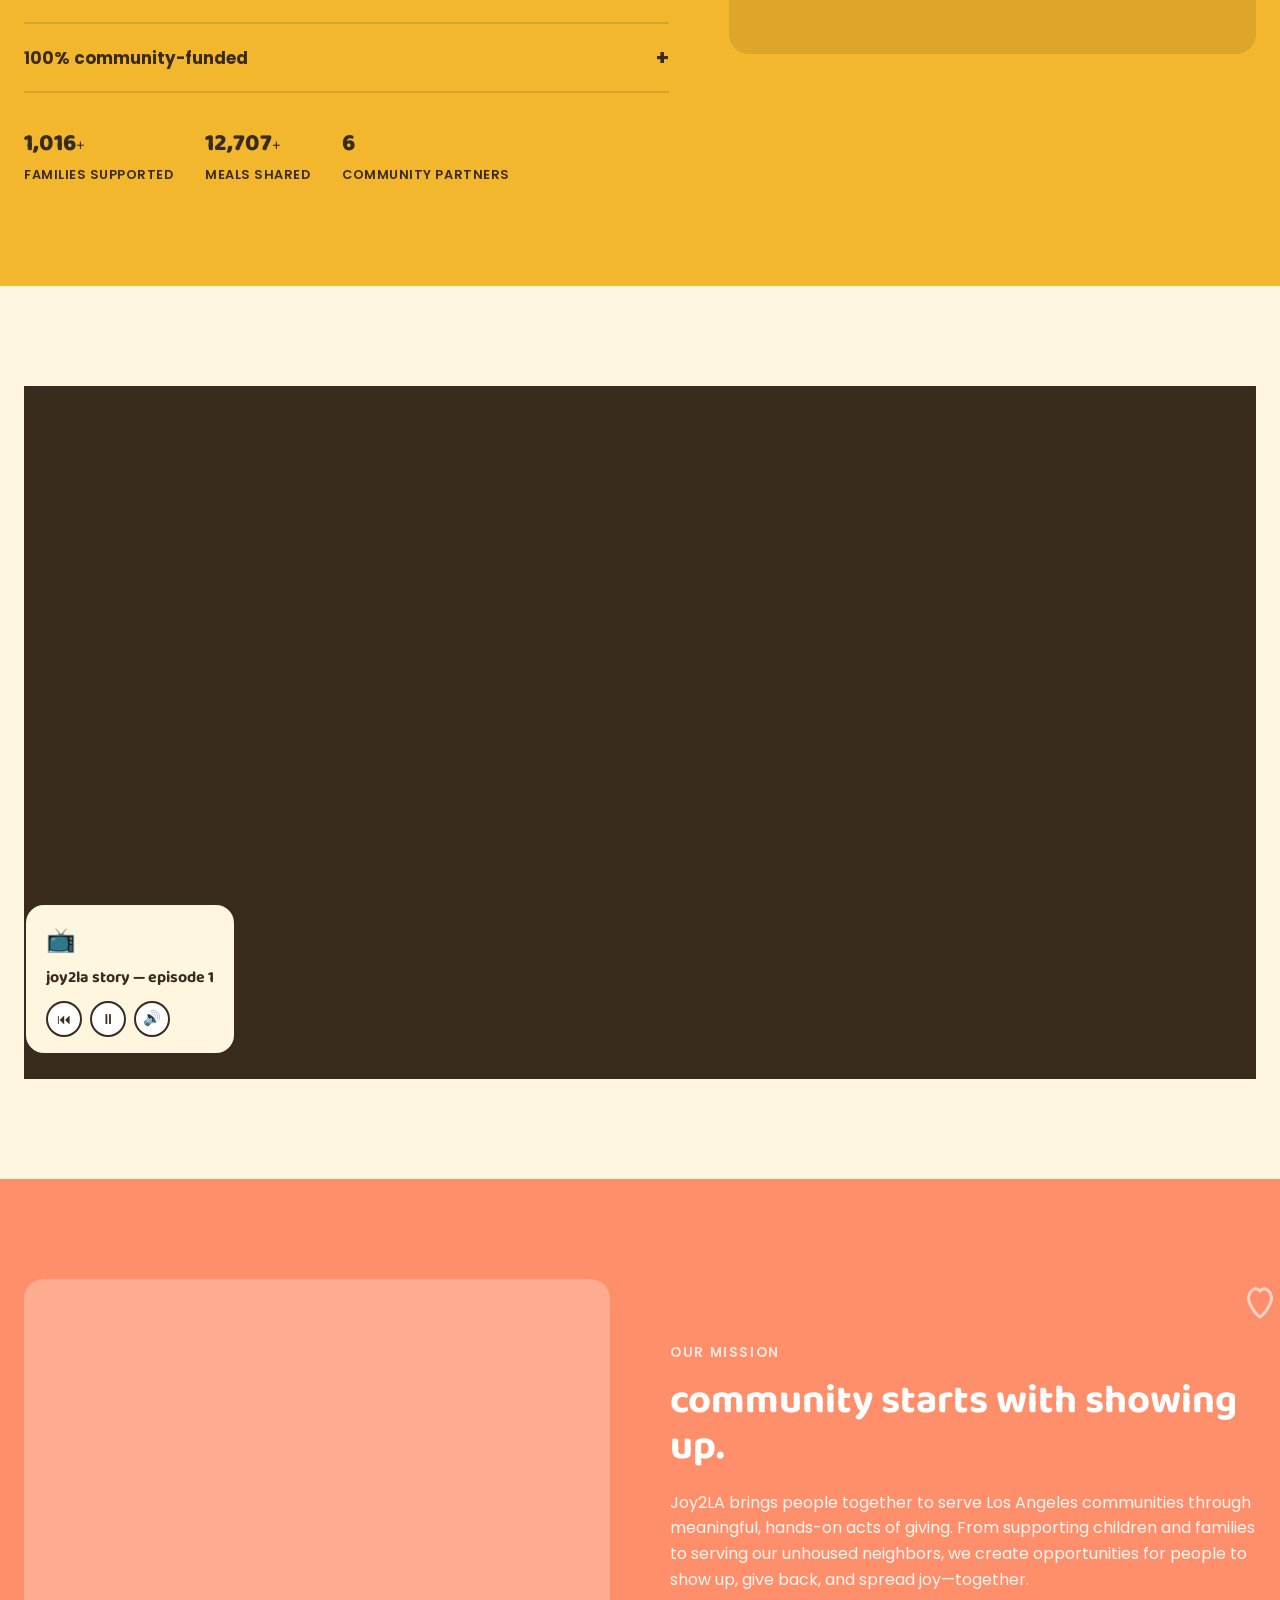
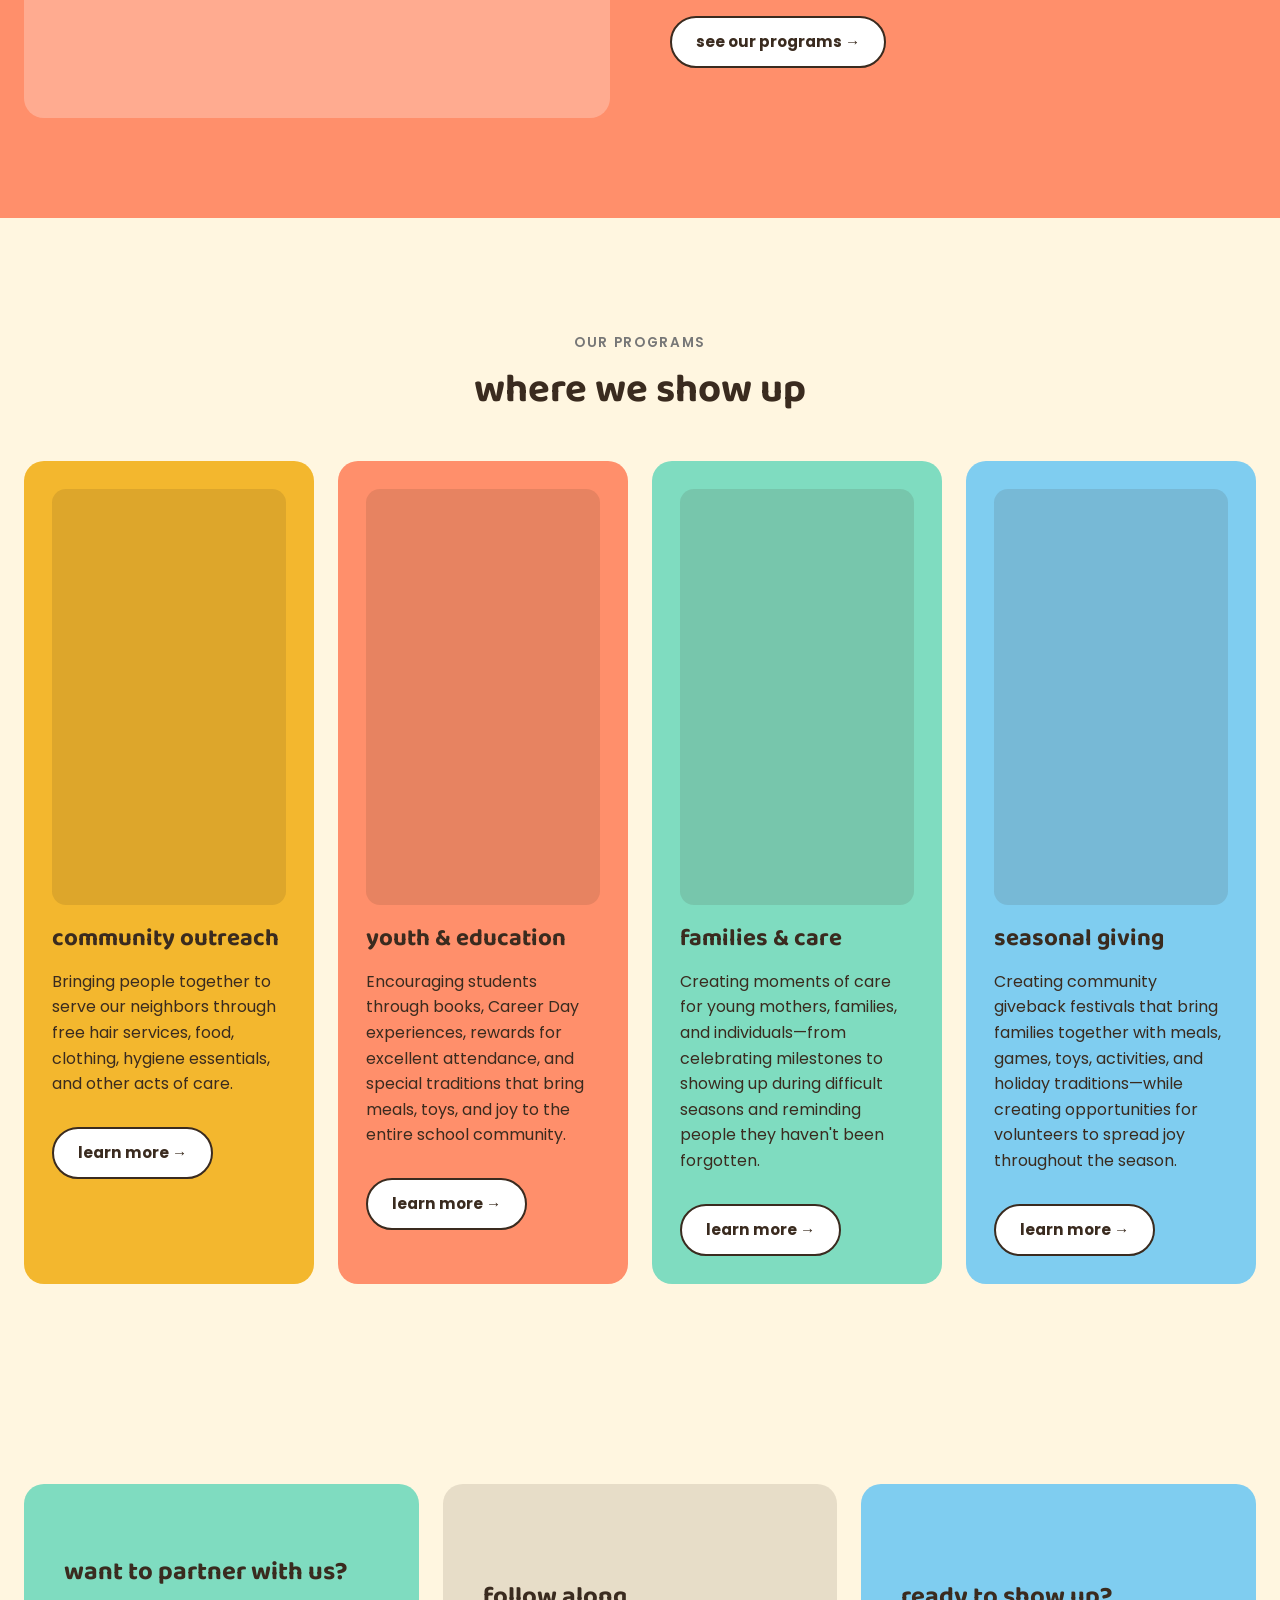
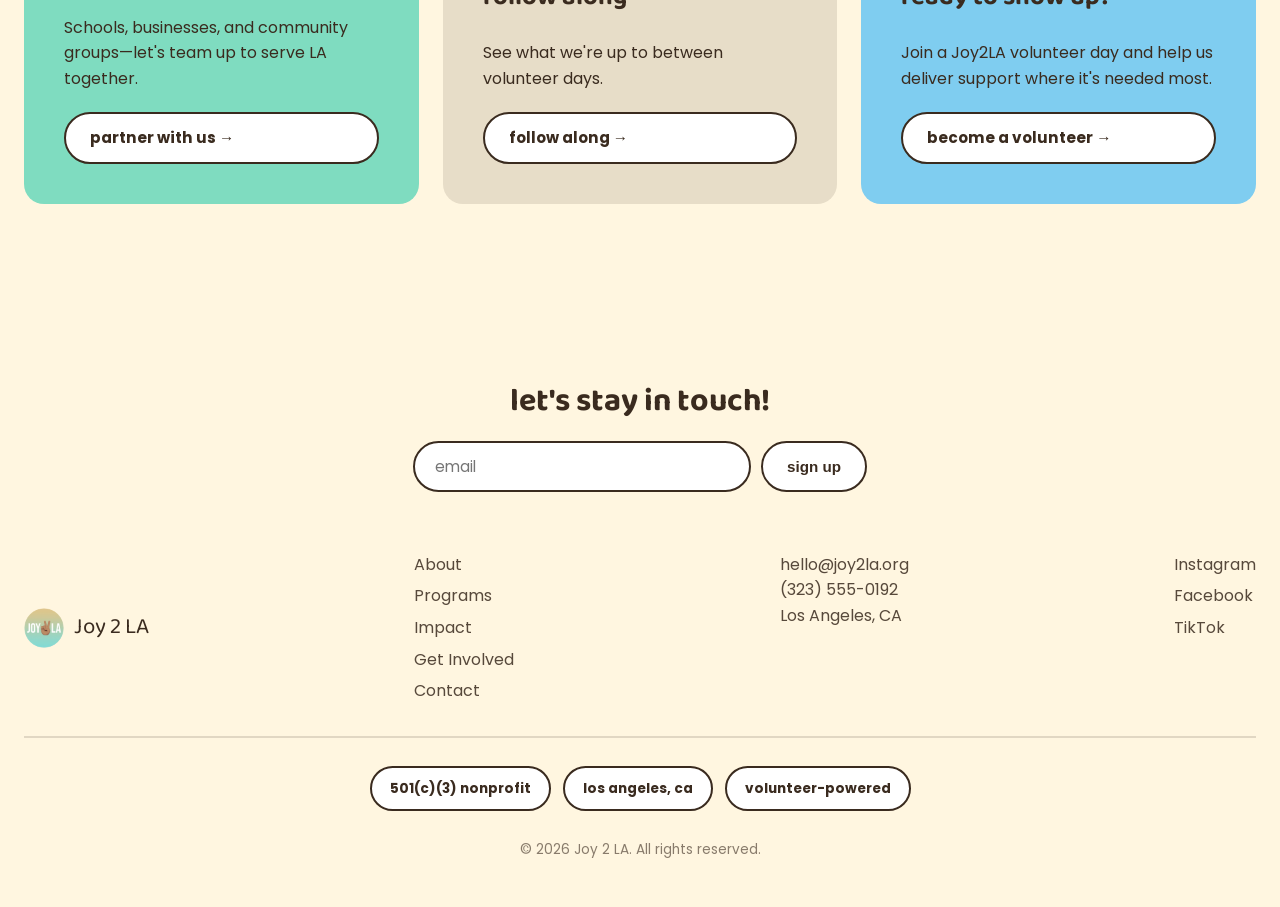
==== commit 76479813: "feat: redesign footer with cream background, signup, and badges" ====
--- a/index.html
+++ b/index.html
@@ -206,23 +206,44 @@
   </main>
 
   <footer class="site-footer" id="contact">
-    <div class="container footer-inner">
-      <div class="footer-brand">
-        <img src="assets/logo.png" alt="Joy 2 LA logo" class="logo-img">
-        <span class="logo-text">Joy 2 LA</span>
-      </div>
-      <div class="footer-contact">
-        <p>hello@joy2la.org</p>
-        <p>(323) 555-0192</p>
-        <p>Los Angeles, CA</p>
-      </div>
-      <div class="footer-social">
-        <a href="#" aria-label="Instagram">Instagram</a>
-        <a href="#" aria-label="Facebook">Facebook</a>
-        <a href="#" aria-label="TikTok">TikTok</a>
-      </div>
+    <div class="container">
+      <div class="footer-signup reveal">
+        <h3>let's stay in touch!</h3>
+        <form class="signup-form" onsubmit="return false;">
+          <input type="email" placeholder="email" aria-label="Email address" required>
+          <button type="submit" class="btn">sign up</button>
+        </form>
+      </div>
+      <div class="footer-inner">
+        <div class="footer-brand">
+          <img src="assets/logo.png" alt="Joy 2 LA logo" class="logo-img">
+          <span class="logo-text">Joy 2 LA</span>
+        </div>
+        <div class="footer-links">
+          <a href="#about">About</a>
+          <a href="#programs">Programs</a>
+          <a href="#impact">Impact</a>
+          <a href="#get-involved">Get Involved</a>
+          <a href="#contact">Contact</a>
+        </div>
+        <div class="footer-contact">
+          <p>hello@joy2la.org</p>
+          <p>(323) 555-0192</p>
+          <p>Los Angeles, CA</p>
+        </div>
+        <div class="footer-social">
+          <a href="#" aria-label="Instagram">Instagram</a>
+          <a href="#" aria-label="Facebook">Facebook</a>
+          <a href="#" aria-label="TikTok">TikTok</a>
+        </div>
+      </div>
+      <div class="footer-badges">
+        <span class="sticker">501(c)(3) nonprofit</span>
+        <span class="sticker">los angeles, ca</span>
+        <span class="sticker">volunteer-powered</span>
+      </div>
+      <p class="footer-copyright">© 2026 Joy 2 LA. All rights reserved.</p>
     </div>
-    <p class="footer-copyright">© 2026 Joy 2 LA. All rights reserved.</p>
   </footer>
 
   <script src="script.js"></script>
--- a/styles.css
+++ b/styles.css
@@ -272,12 +272,26 @@
 }
 
 /* Footer */
-.site-footer { background: #000; color: #fff; padding: 60px 0 24px; }
-.footer-inner { display: flex; flex-wrap: wrap; justify-content: space-between; gap: 32px; padding-bottom: 32px; border-bottom: 1px solid rgba(255, 255, 255, 0.15); }
+.site-footer { background: var(--color-cream); color: var(--color-ink); padding: 80px 0 32px; }
+.footer-signup { text-align: center; margin-bottom: 60px; }
+.footer-signup h3 { font-size: 2rem; margin-bottom: 20px; }
+.signup-form { display: flex; justify-content: center; gap: 10px; flex-wrap: wrap; }
+.signup-form input {
+  padding: 12px 20px;
+  border-radius: 999px;
+  border: 2px solid var(--color-ink);
+  font-family: var(--font-body);
+  font-size: 0.95rem;
+  min-width: 240px;
+  background: var(--color-white);
+  color: var(--color-ink);
+}
+.footer-inner { display: flex; flex-wrap: wrap; justify-content: space-between; gap: 32px; padding-bottom: 32px; border-bottom: 2px solid rgba(58, 43, 31, 0.15); }
 .footer-brand { display: flex; align-items: center; gap: 10px; }
-.footer-contact p, .footer-social a { margin: 4px 0; color: #ccc; display: block; }
-.footer-social { display: flex; flex-direction: column; }
-.footer-copyright { text-align: center; color: #777; font-size: 0.85rem; margin-top: 20px; }
+.footer-links, .footer-social { display: flex; flex-direction: column; gap: 6px; }
+.footer-links a, .footer-contact p, .footer-social a { margin: 0; color: var(--color-ink); opacity: 0.85; }
+.footer-badges { display: flex; gap: 12px; flex-wrap: wrap; justify-content: center; margin: 28px 0; }
+.footer-copyright { text-align: center; opacity: 0.6; font-size: 0.85rem; margin-top: 12px; }
 
 /* Splash intro */
 body.has-splash { overflow: hidden; height: 100vh; }
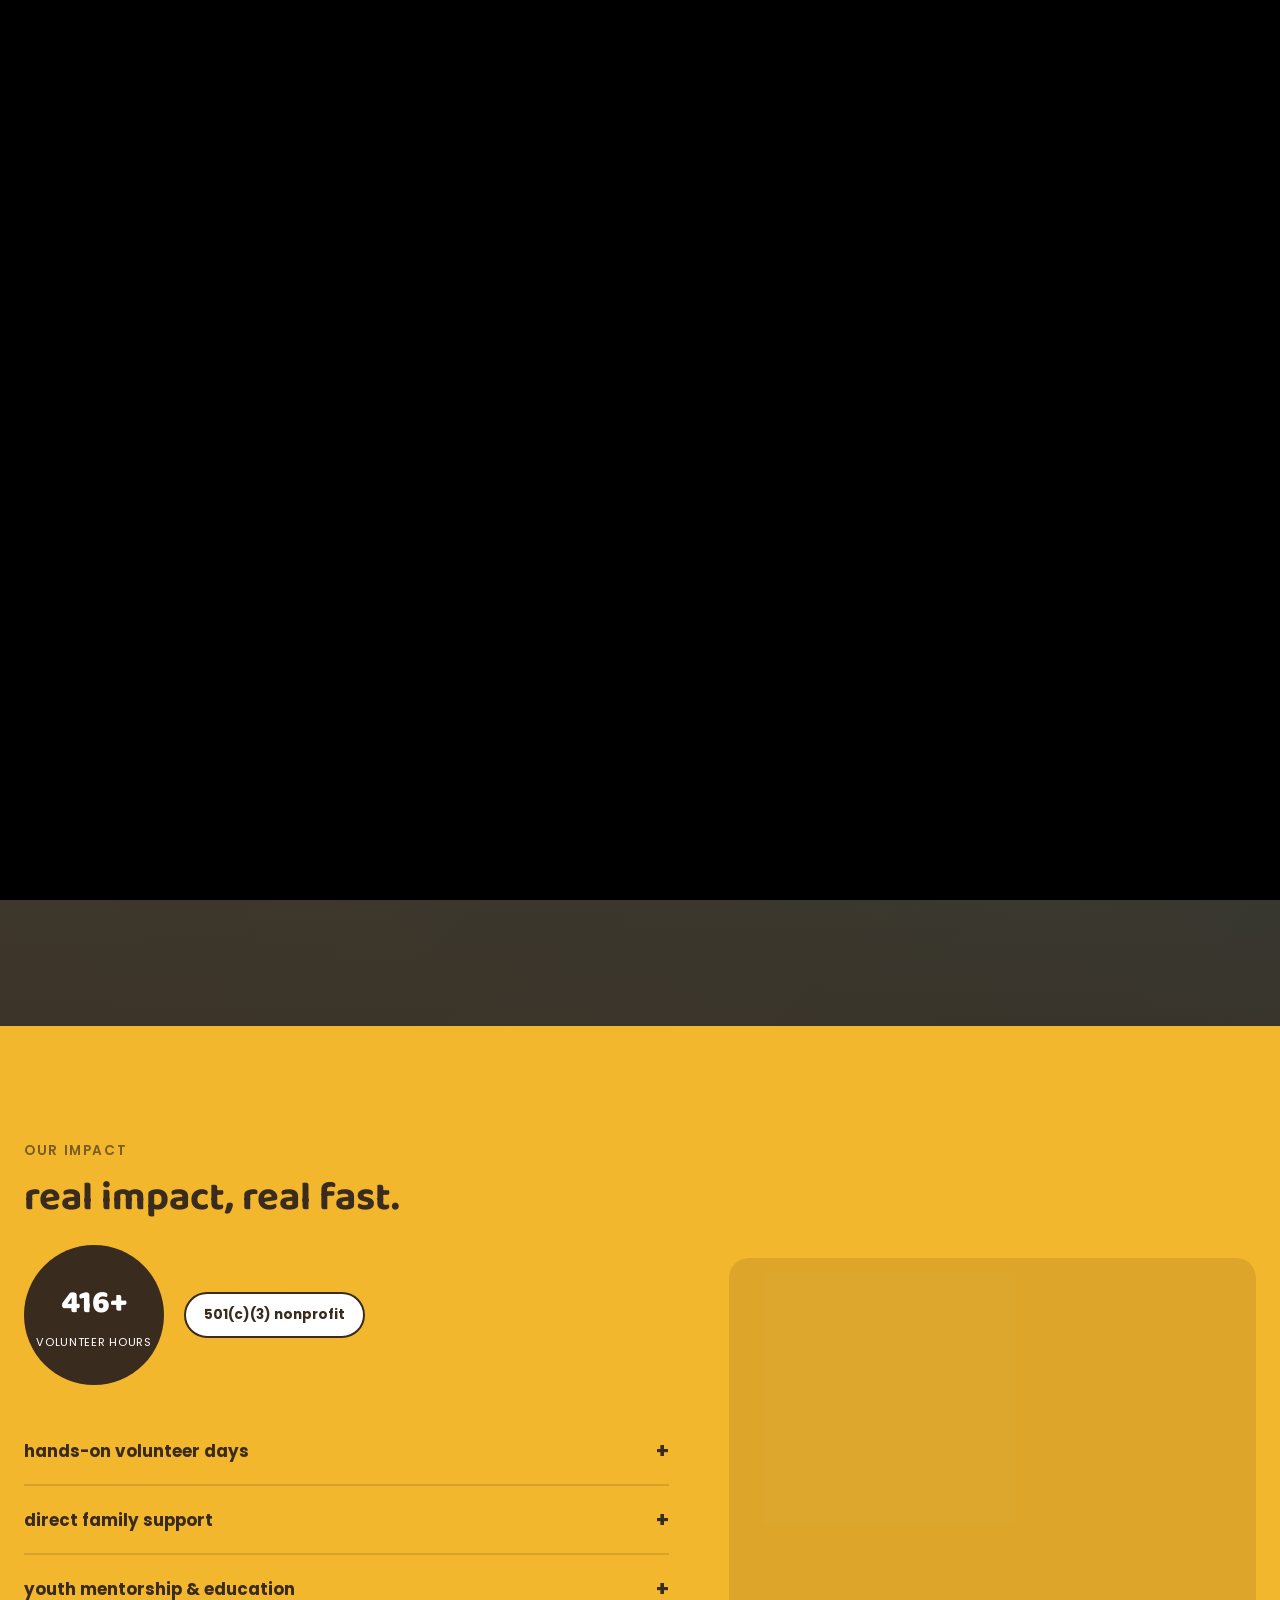
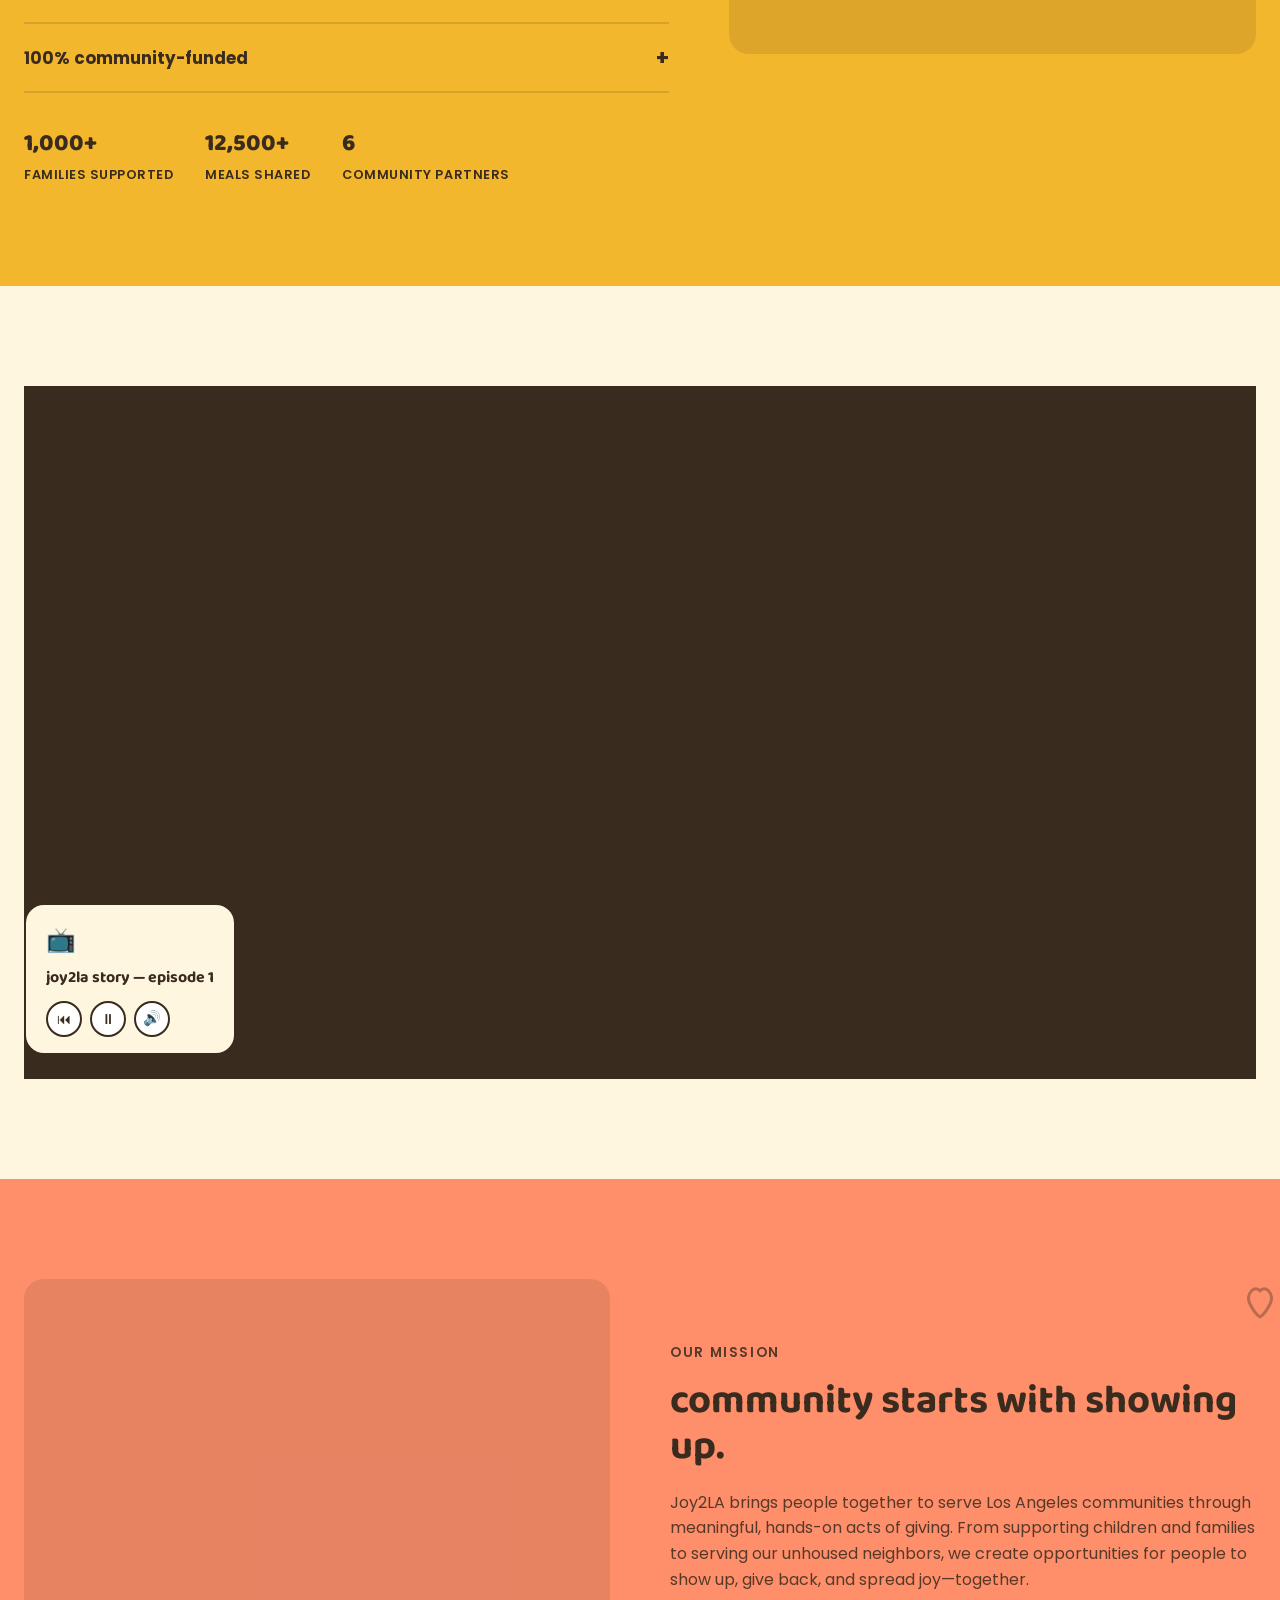
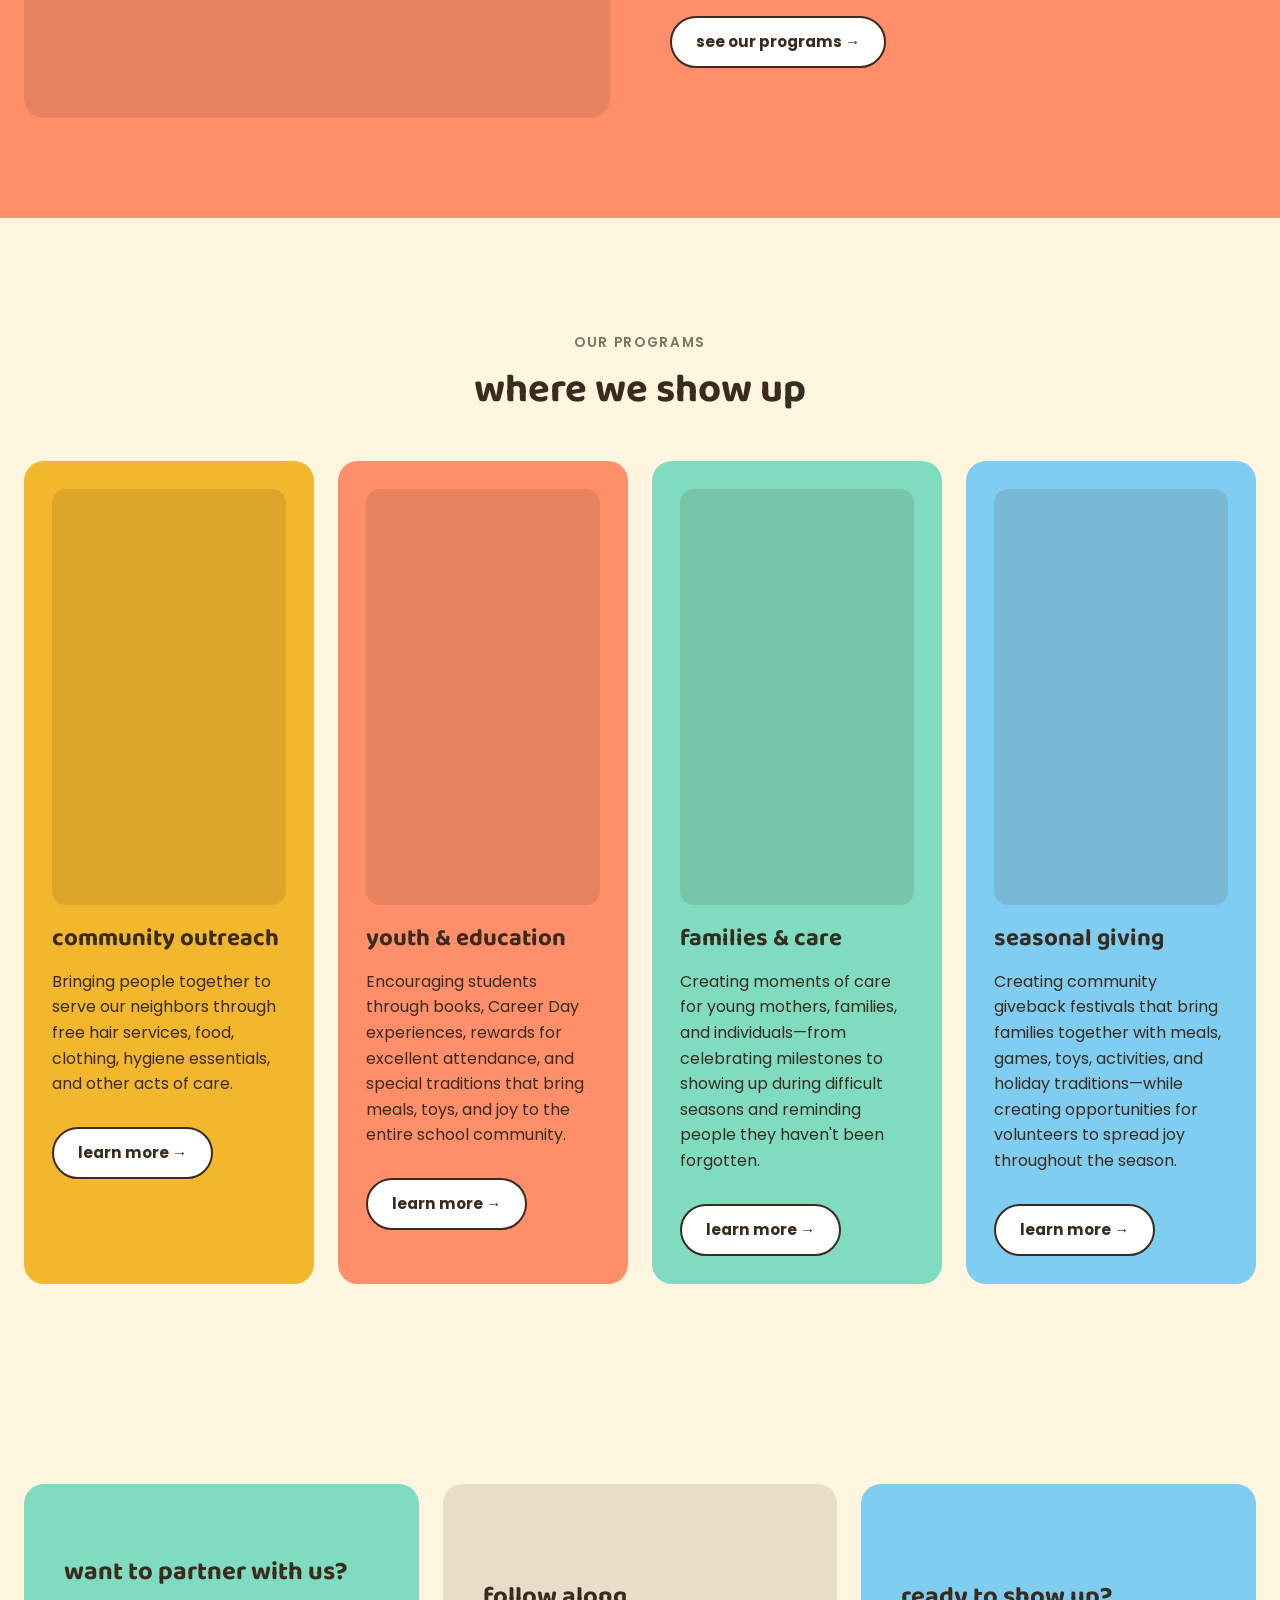
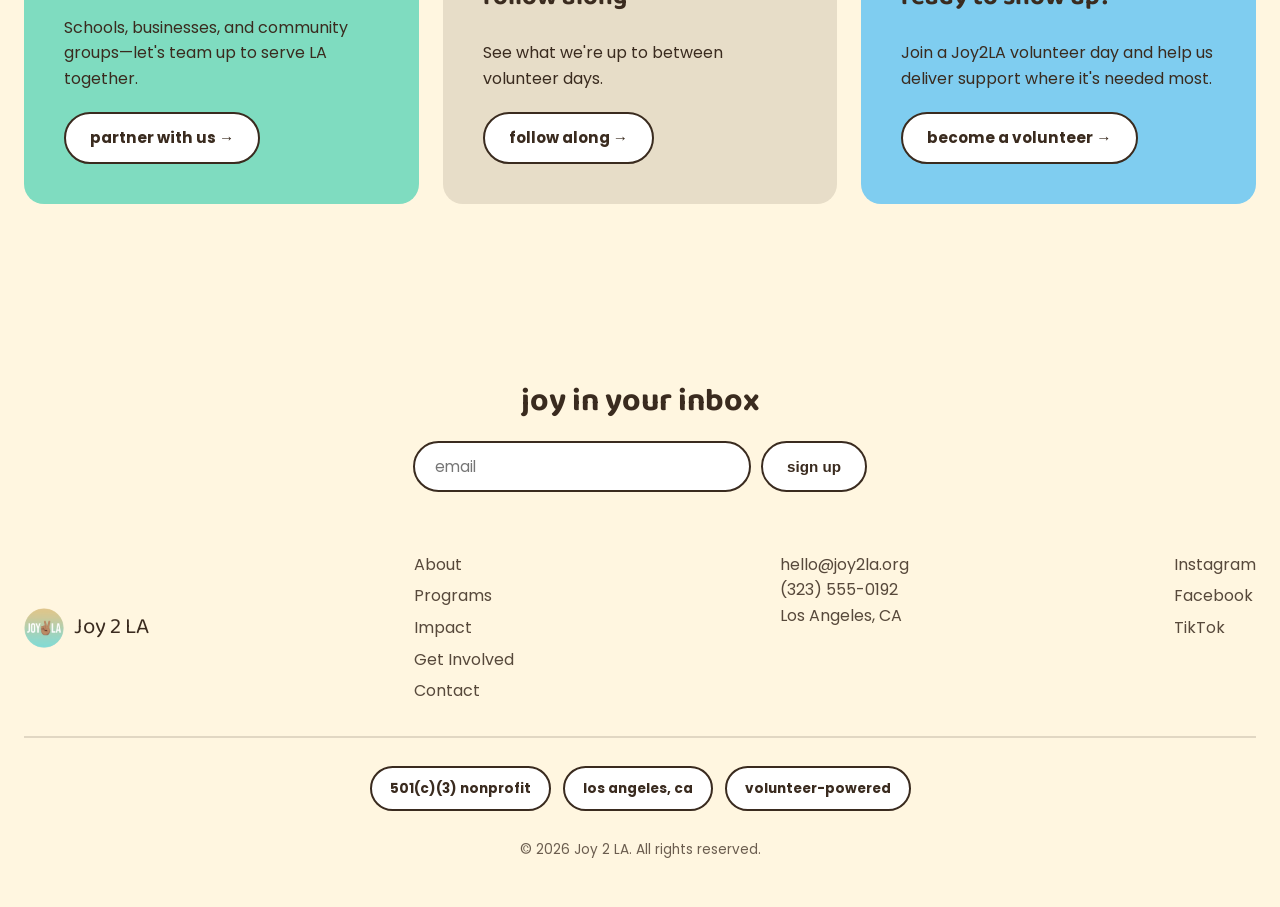
==== commit de5bbf3f: "fix: resolve final review findings (mission contrast, mobile nav overlap, dead CSS, accordion a11y)" ====
--- a/index.html
+++ b/index.html
@@ -77,42 +77,42 @@
           </div>
           <div class="accordion">
             <div class="accordion-item">
-              <button class="accordion-trigger" aria-expanded="false">
+              <button class="accordion-trigger" aria-expanded="false" aria-controls="accordion-panel-1">
                 <span>hands-on volunteer days</span><span class="accordion-icon">+</span>
               </button>
-              <div class="accordion-panel">
+              <div class="accordion-panel" id="accordion-panel-1" hidden>
                 <p>Real people showing up together for real, hands-on service across LA.</p>
               </div>
             </div>
             <div class="accordion-item">
-              <button class="accordion-trigger" aria-expanded="false">
+              <button class="accordion-trigger" aria-expanded="false" aria-controls="accordion-panel-2">
                 <span>direct family support</span><span class="accordion-icon">+</span>
               </button>
-              <div class="accordion-panel">
+              <div class="accordion-panel" id="accordion-panel-2" hidden>
                 <p>Groceries, essentials, and resources delivered directly to families who need them.</p>
               </div>
             </div>
             <div class="accordion-item">
-              <button class="accordion-trigger" aria-expanded="false">
+              <button class="accordion-trigger" aria-expanded="false" aria-controls="accordion-panel-3">
                 <span>youth mentorship &amp; education</span><span class="accordion-icon">+</span>
               </button>
-              <div class="accordion-panel">
+              <div class="accordion-panel" id="accordion-panel-3" hidden>
                 <p>Books, mentorship, and school-day support that keeps LA kids on track.</p>
               </div>
             </div>
             <div class="accordion-item">
-              <button class="accordion-trigger" aria-expanded="false">
+              <button class="accordion-trigger" aria-expanded="false" aria-controls="accordion-panel-4">
                 <span>100% community-funded</span><span class="accordion-icon">+</span>
               </button>
-              <div class="accordion-panel">
+              <div class="accordion-panel" id="accordion-panel-4" hidden>
                 <p>Every dollar comes from people like you, and goes right back into LA communities.</p>
               </div>
             </div>
           </div>
           <div class="impact-mini-stats">
-            <div class="stat mini-stat" data-target="1200"><span data-count>0</span>+<p>families supported</p></div>
-            <div class="stat mini-stat" data-target="15000"><span data-count>0</span>+<p>meals shared</p></div>
-            <div class="stat mini-stat" data-target="8"><span data-count>0</span><p>community partners</p></div>
+            <div class="stat mini-stat" data-target="1200"><span><span data-count>0</span>+</span><p>families supported</p></div>
+            <div class="stat mini-stat" data-target="15000"><span><span data-count>0</span>+</span><p>meals shared</p></div>
+            <div class="stat mini-stat" data-target="8"><span><span data-count>0</span></span><p>community partners</p></div>
           </div>
         </div>
         <div class="impact-image" aria-hidden="true"></div>
@@ -208,7 +208,7 @@
   <footer class="site-footer" id="contact">
     <div class="container">
       <div class="footer-signup reveal">
-        <h3>let's stay in touch!</h3>
+        <h3>joy in your inbox</h3>
         <form class="signup-form" onsubmit="return false;">
           <input type="email" placeholder="email" aria-label="Email address" required>
           <button type="submit" class="btn">sign up</button>
--- a/styles.css
+++ b/styles.css
@@ -1,15 +1,12 @@
 :root {
   --color-black: #000;
   --color-white: #fff;
-  --color-gold: #D8C793;
-  --color-teal: #98D9D5;
   --color-cream: #FFF6E0;
   --color-mustard: #F3B72E;
   --color-coral: #FF8F6B;
   --color-mint: #7FDCC0;
   --color-sky: #7FCDF0;
   --color-ink: #3A2B1F;
-  --gradient-brand: linear-gradient(135deg, var(--color-gold) 0%, var(--color-teal) 100%);
   --font-display: 'Baloo 2', sans-serif;
   --font-body: 'Poppins', sans-serif;
   --container-width: 1320px;
@@ -100,8 +97,8 @@
 .header-actions { justify-self: end; display: flex; gap: 10px; }
 
 .site-nav {
-  position: fixed;
-  top: 74px;
+  position: absolute;
+  top: calc(100% + 8px);
   left: 50%;
   transform: translateX(-50%) translateY(-8px);
   z-index: 500;
@@ -151,8 +148,12 @@
 .reveal.is-visible { opacity: 1; transform: translateY(0); }
 
 @media (max-width: 900px) {
-  .header-actions .btn { padding: 10px 16px; font-size: 0.85rem; }
+  .header-actions .btn { padding: 10px 16px; font-size: 0.85rem; white-space: nowrap; }
   .announcement-bar { padding: 10px 40px; font-size: 0.75rem; }
+}
+
+@media (max-width: 560px) {
+  .header-actions .btn:first-child { display: none; }
 }
 
 /* Impact feature block */
@@ -216,15 +217,14 @@
 }
 
 /* About / Mission */
-.about { padding: 100px 0; background: var(--color-coral); color: var(--color-white); }
+.about { padding: 100px 0; background: var(--color-coral); color: var(--color-ink); }
 .about-inner { position: relative; display: grid; grid-template-columns: 1fr 1fr; gap: 60px; align-items: center; }
-.about-image { aspect-ratio: 4 / 3; border-radius: 20px; background: rgba(255, 255, 255, 0.25); }
-.eyebrow { text-transform: uppercase; letter-spacing: 0.12em; font-weight: 600; font-size: 0.85rem; color: #777; }
-.about-text .eyebrow { color: rgba(255, 255, 255, 0.8); }
-.about-text h2 { font-size: 2.5rem; color: var(--color-white); }
-.about-text p { color: rgba(255, 255, 255, 0.92); }
+.about-image { aspect-ratio: 4 / 3; border-radius: 20px; background: rgba(58, 43, 31, 0.12); }
+.eyebrow { text-transform: uppercase; letter-spacing: 0.12em; font-weight: 600; font-size: 0.85rem; color: var(--color-ink); opacity: 0.65; }
+.about-text h2 { font-size: 2.5rem; color: var(--color-ink); }
+.about-text p { color: var(--color-ink); opacity: 0.85; }
 .about-text .btn { margin-top: 8px; }
-.doodle { color: var(--color-white); opacity: 0.6; position: absolute; top: -10px; right: -10px; }
+.doodle { color: var(--color-ink); opacity: 0.35; position: absolute; top: -10px; right: -10px; }
 
 @media (max-width: 900px) {
   .about-inner { grid-template-columns: 1fr; }
@@ -260,11 +260,10 @@
   display: flex;
   flex-direction: column;
   justify-content: flex-end;
+  align-items: flex-start;
 }
 .involved-card h3 { font-size: 1.6rem; }
 .involved-card p { margin-bottom: 20px; }
-.card-mint { background: var(--color-mint); }
-.card-sky { background: var(--color-sky); }
 .involved-photo { background: rgba(58, 43, 31, 0.12); }
 
 @media (max-width: 900px) {
@@ -291,7 +290,7 @@
 .footer-links, .footer-social { display: flex; flex-direction: column; gap: 6px; }
 .footer-links a, .footer-contact p, .footer-social a { margin: 0; color: var(--color-ink); opacity: 0.85; }
 .footer-badges { display: flex; gap: 12px; flex-wrap: wrap; justify-content: center; margin: 28px 0; }
-.footer-copyright { text-align: center; opacity: 0.6; font-size: 0.85rem; margin-top: 12px; }
+.footer-copyright { text-align: center; opacity: 0.75; font-size: 0.85rem; margin-top: 12px; }
 
 /* Splash intro */
 body.has-splash { overflow: hidden; height: 100vh; }
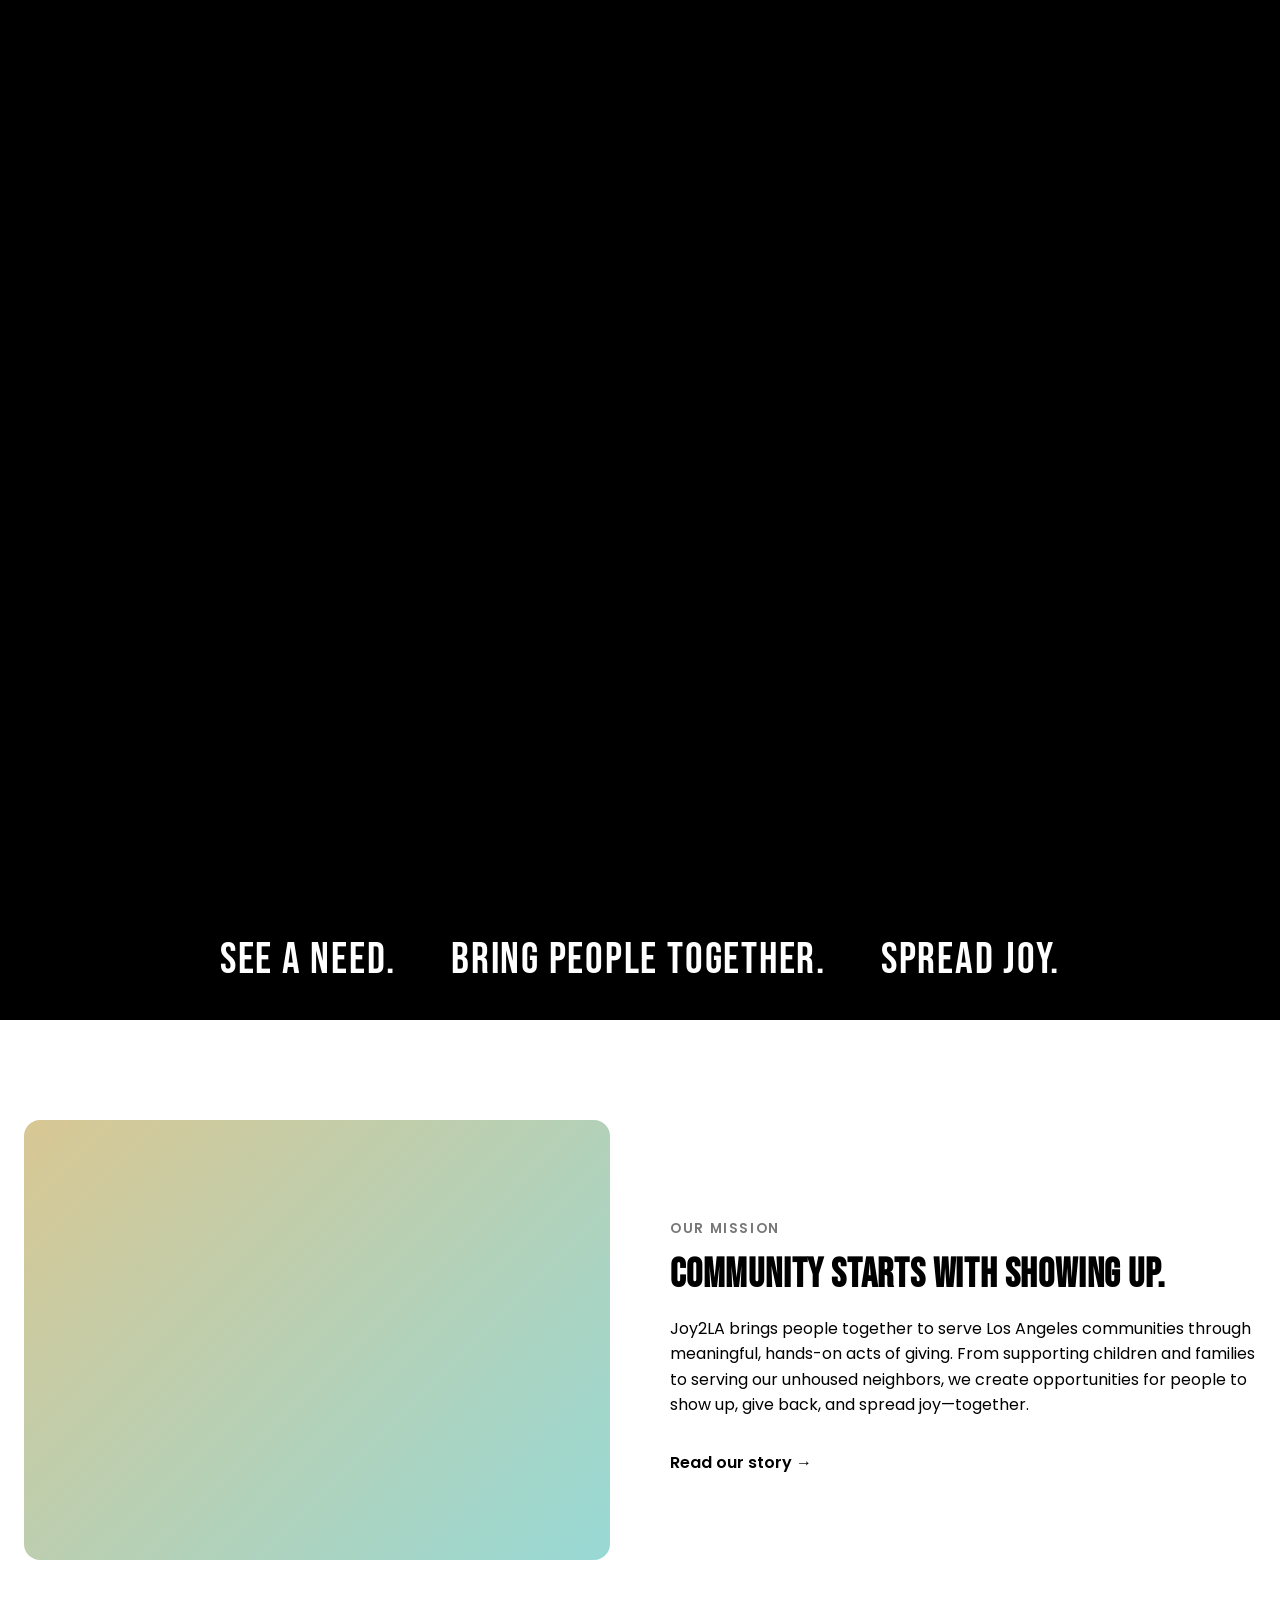
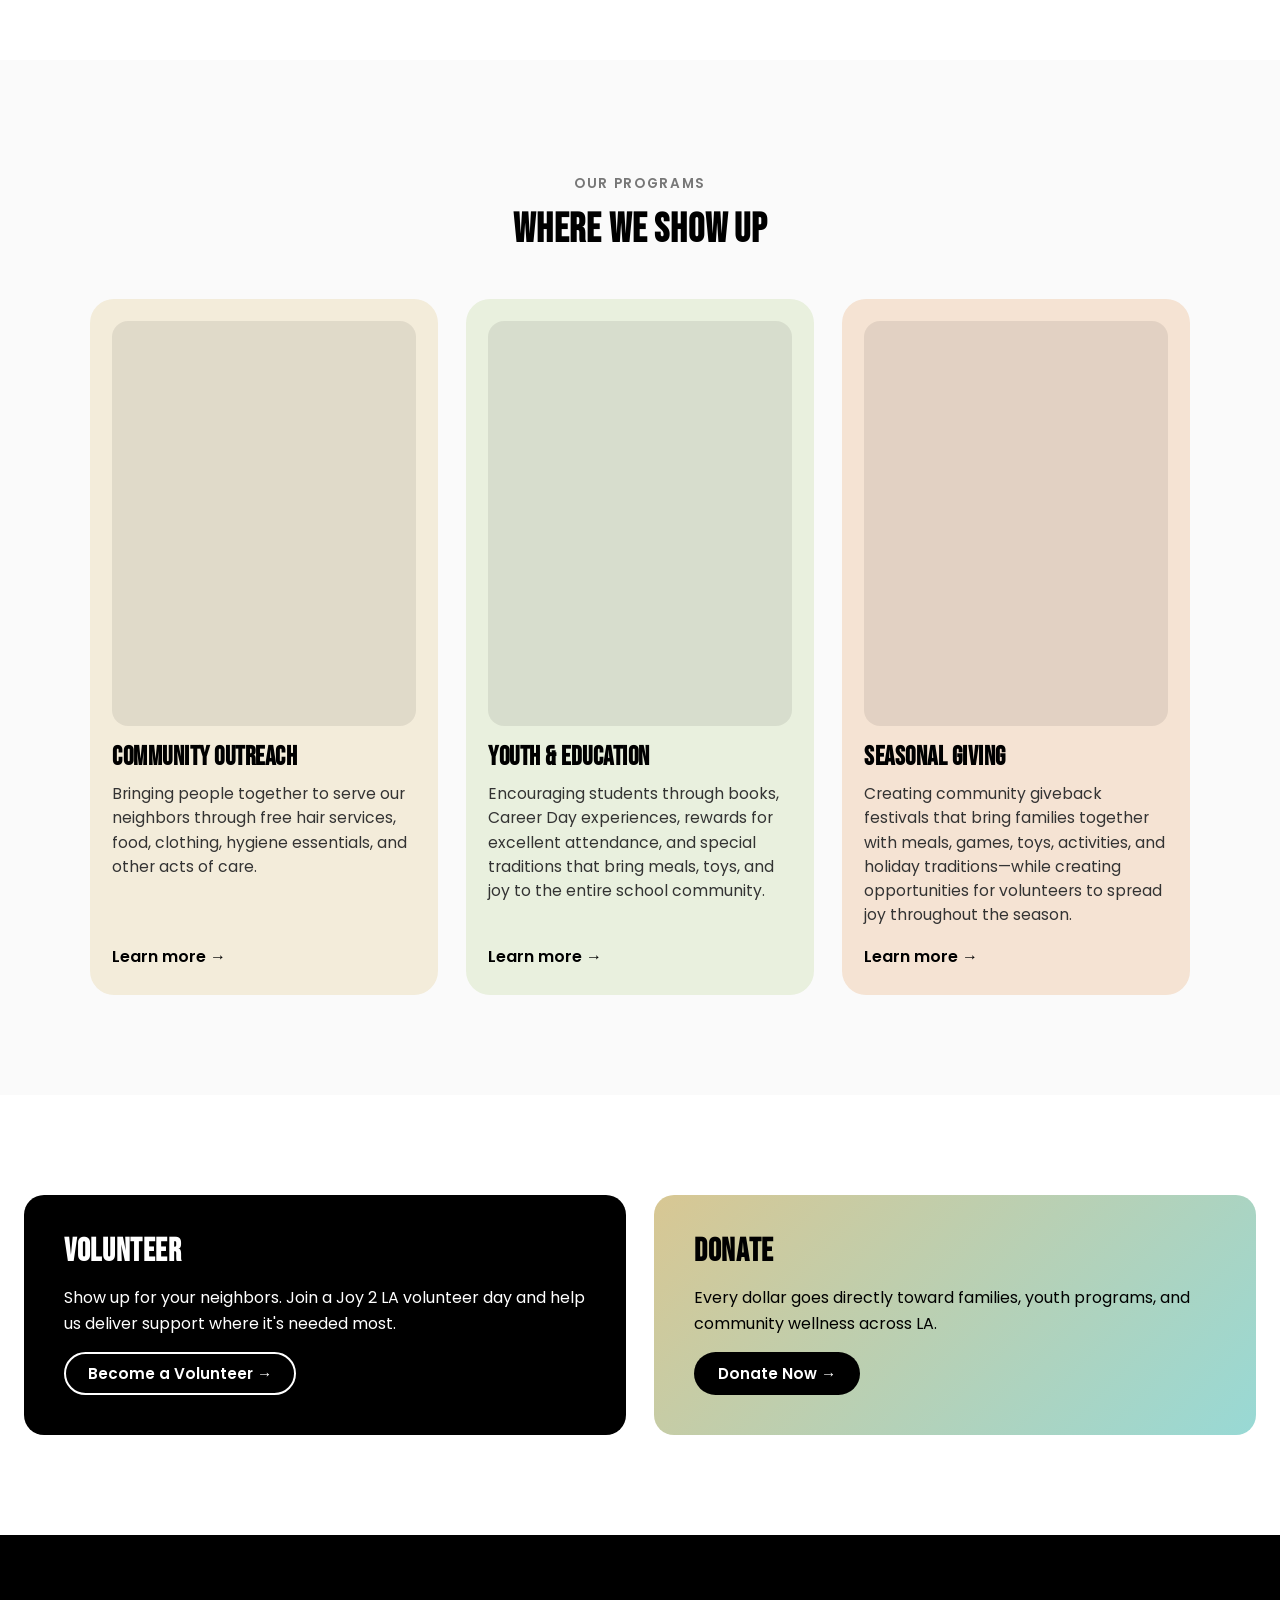
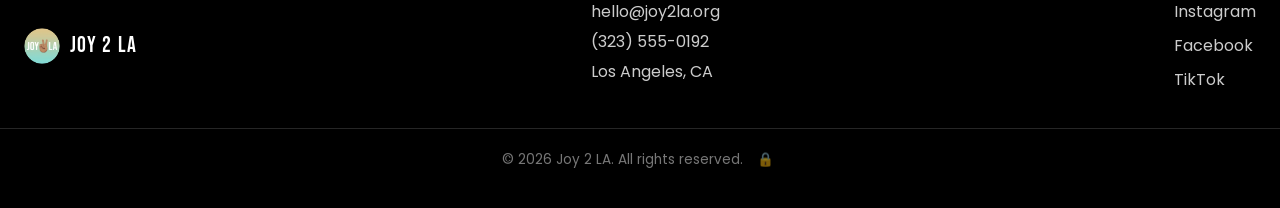
==== commit 338a3fb9: "feat: ship nonprofit site pages, events calendar, and admin editor Add About, Events, Volunteer, and" ====
--- a/index.html
+++ b/index.html
@@ -8,131 +8,62 @@
   <link rel="icon" href="assets/logo.png" type="image/png">
   <link rel="preconnect" href="https://fonts.googleapis.com">
   <link rel="preconnect" href="https://fonts.gstatic.com" crossorigin>
-  <link href="https://fonts.googleapis.com/css2?family=Baloo+2:wght@600;700;800&family=Poppins:wght@300;400;600;700&display=swap" rel="stylesheet">
+  <link href="https://fonts.googleapis.com/css2?family=Bebas+Neue&family=Poppins:wght@300;400;600;700&display=swap" rel="stylesheet">
   <link rel="stylesheet" href="styles.css">
+  <script>
+    try {
+      if (sessionStorage.getItem('joy2la-splash-seen') === '1') {
+        document.documentElement.classList.add('skip-splash');
+      }
+    } catch (e) {}
+  </script>
   <noscript>
     <style>.reveal { opacity: 1; transform: none; }</style>
   </noscript>
 </head>
 <body class="has-splash">
   <div class="splash" id="splash">
-    <video class="splash-video" id="splash-video" autoplay muted playsinline>
+    <video class="splash-video" id="splash-video" autoplay playsinline>
       <source src="assets/intro.mp4" type="video/mp4">
     </video>
   </div>
 
-  <div class="announcement-bar" id="announcement-bar">
-    <p>🎉 join our next volunteer day — <a href="#get-involved">get involved →</a></p>
-    <button class="announcement-close" id="announcement-close" aria-label="Dismiss announcement">×</button>
-  </div>
-
   <header class="site-header" id="site-header">
-    <div class="container header-inner">
-      <button class="nav-toggle" id="nav-toggle" aria-label="Toggle navigation" aria-expanded="false" aria-controls="site-nav">
-        <span></span><span></span><span></span>
-      </button>
+    <div class="nav-pill open" id="nav-pill">
       <a href="#top" class="logo-link" aria-label="Joy 2 LA home">
         <img src="assets/logo.png" alt="Joy 2 LA logo" class="logo-img">
       </a>
-      <div class="header-actions">
-        <a href="#get-involved" class="btn">get involved →</a>
-        <a href="#get-involved" class="btn">donate →</a>
+      <div class="site-nav-clip">
+        <nav class="site-nav" id="site-nav" aria-hidden="false">
+          <a href="about.html">About</a>
+          <a href="volunteer.html">Volunteer</a>
+          <a href="events.html">Events</a>
+          <a href="#impact">Impact</a>
+          <a href="get-involved.html">Get Involved</a>
+          <a href="#contact">Contact</a>
+        </nav>
       </div>
+      <button class="nav-toggle" id="nav-toggle" aria-label="Close navigation" aria-expanded="true" aria-controls="site-nav">
+        <span></span><span></span><span></span>
+      </button>
+      <a href="get-involved.html#donate" class="btn btn-donate">Donate →</a>
     </div>
-    <nav class="site-nav" id="site-nav">
-      <a href="#about">about</a>
-      <a href="#programs">programs</a>
-      <a href="#impact">impact</a>
-      <a href="#get-involved">get involved</a>
-      <a href="#contact">contact</a>
-    </nav>
   </header>
 
   <main id="top">
-    <section class="hero" id="hero">
+    <section class="hero" id="hero" aria-label="Joy2LA community highlight">
       <video class="hero-video" id="hero-video" muted loop playsinline preload="auto">
         <source src="assets/hero.mp4" type="video/mp4">
       </video>
-      <div class="hero-overlay"></div>
-      <div class="container hero-inner">
-        <h1>see a need.<br>bring people together.<br>spread joy.</h1>
-        <p class="hero-sub">joy2la is a los angeles nonprofit bringing people and organizations together to serve, connect, and spread joy throughout our community.</p>
-        <div class="hero-ctas">
-          <a href="#get-involved" class="btn">get involved →</a>
-        </div>
-      </div>
     </section>
 
-    <section class="impact" id="impact">
-      <div class="container impact-feature">
-        <div class="impact-content">
-          <p class="eyebrow">our impact</p>
-          <h2>real impact, real fast.</h2>
-          <div class="impact-badges">
-            <div class="stat stat-badge" data-target="500">
-              <span class="stat-badge-number"><span data-count>0</span>+</span>
-              <span class="stat-badge-label">volunteer hours</span>
-            </div>
-            <span class="sticker">501(c)(3) nonprofit</span>
-          </div>
-          <div class="accordion">
-            <div class="accordion-item">
-              <button class="accordion-trigger" aria-expanded="false" aria-controls="accordion-panel-1">
-                <span>hands-on volunteer days</span><span class="accordion-icon">+</span>
-              </button>
-              <div class="accordion-panel" id="accordion-panel-1" hidden>
-                <p>Real people showing up together for real, hands-on service across LA.</p>
-              </div>
-            </div>
-            <div class="accordion-item">
-              <button class="accordion-trigger" aria-expanded="false" aria-controls="accordion-panel-2">
-                <span>direct family support</span><span class="accordion-icon">+</span>
-              </button>
-              <div class="accordion-panel" id="accordion-panel-2" hidden>
-                <p>Groceries, essentials, and resources delivered directly to families who need them.</p>
-              </div>
-            </div>
-            <div class="accordion-item">
-              <button class="accordion-trigger" aria-expanded="false" aria-controls="accordion-panel-3">
-                <span>youth mentorship &amp; education</span><span class="accordion-icon">+</span>
-              </button>
-              <div class="accordion-panel" id="accordion-panel-3" hidden>
-                <p>Books, mentorship, and school-day support that keeps LA kids on track.</p>
-              </div>
-            </div>
-            <div class="accordion-item">
-              <button class="accordion-trigger" aria-expanded="false" aria-controls="accordion-panel-4">
-                <span>100% community-funded</span><span class="accordion-icon">+</span>
-              </button>
-              <div class="accordion-panel" id="accordion-panel-4" hidden>
-                <p>Every dollar comes from people like you, and goes right back into LA communities.</p>
-              </div>
-            </div>
-          </div>
-          <div class="impact-mini-stats">
-            <div class="stat mini-stat" data-target="1200"><span><span data-count>0</span>+</span><p>families supported</p></div>
-            <div class="stat mini-stat" data-target="15000"><span><span data-count>0</span>+</span><p>meals shared</p></div>
-            <div class="stat mini-stat" data-target="8"><span><span data-count>0</span></span><p>community partners</p></div>
-          </div>
-        </div>
-        <div class="impact-image" aria-hidden="true"></div>
-      </div>
-    </section>
-
-    <section class="story">
-      <div class="container story-inner reveal">
-        <video class="story-video" id="story-video" muted loop playsinline preload="metadata">
-          <source src="assets/intro.mp4" type="video/mp4">
-        </video>
-        <div class="story-card">
-          <span class="story-card-icon" aria-hidden="true">📺</span>
-          <p class="story-card-title">joy2la story — episode 1</p>
-          <div class="story-controls">
-            <button class="story-btn" id="story-restart" aria-label="Restart video">⏮</button>
-            <button class="story-btn" id="story-playpause" aria-label="Play or pause video">⏸</button>
-            <button class="story-btn" id="story-mute" aria-label="Mute or unmute video">🔊</button>
-          </div>
-        </div>
+    <section class="impact" id="impact" aria-label="Our motto">
+      <div class="container motto-strip">
+        <h1 class="motto-strip-text">
+          <span>See a need.</span>
+          <span>Bring people together.</span>
+          <span>Spread joy.</span>
+        </h1>
       </div>
     </section>
 
@@ -140,13 +71,10 @@
       <div class="container about-inner reveal">
         <div class="about-image" aria-hidden="true"></div>
         <div class="about-text">
-          <p class="eyebrow">our mission</p>
-          <h2>community starts with showing up.</h2>
+          <p class="eyebrow">Our Mission</p>
+          <h2>Community Starts With Showing Up.</h2>
           <p>Joy2LA brings people together to serve Los Angeles communities through meaningful, hands-on acts of giving. From supporting children and families to serving our unhoused neighbors, we create opportunities for people to show up, give back, and spread joy—together.</p>
-          <a href="#programs" class="btn">see our programs →</a>
-          <svg class="doodle" width="60" height="60" viewBox="0 0 60 60" aria-hidden="true" fill="none" stroke="currentColor" stroke-width="3" stroke-linecap="round" stroke-linejoin="round">
-            <path d="M20 35 C15 25, 25 15, 30 22 C35 15, 45 25, 40 35 C35 45, 30 48, 30 48 C30 48, 25 45, 20 35 Z"/>
-          </svg>
+          <a href="about.html" class="link-arrow">Read our story →</a>
         </div>
       </div>
     </section>
@@ -154,31 +82,37 @@
     <section class="programs" id="programs">
       <div class="container">
         <p class="eyebrow center">Our Programs</p>
-        <h2 class="center">where we show up</h2>
+        <h2 class="center">Where We Show Up</h2>
         <div class="program-grid">
-          <article class="program-card card-mustard reveal">
-            <div class="program-image" aria-hidden="true"></div>
-            <h3>community outreach</h3>
+          <article class="program-card card-sand has-media-video reveal">
+            <div class="program-image">
+              <video muted loop playsinline autoplay preload="metadata" aria-hidden="true">
+                <source src="assets/community-outreach.mp4" type="video/mp4">
+              </video>
+            </div>
+            <h3>Community Outreach</h3>
             <p>Bringing people together to serve our neighbors through free hair services, food, clothing, hygiene essentials, and other acts of care.</p>
-            <a href="#contact" class="btn">learn more →</a>
+            <a href="#contact" class="link-arrow">Learn more →</a>
           </article>
-          <article class="program-card card-coral reveal">
-            <div class="program-image" aria-hidden="true"></div>
-            <h3>youth &amp; education</h3>
+          <article class="program-card card-blend has-media-video reveal">
+            <div class="program-image">
+              <video muted loop playsinline autoplay preload="metadata" aria-hidden="true">
+                <source src="assets/youth-education.mp4" type="video/mp4">
+              </video>
+            </div>
+            <h3>Youth &amp; Education</h3>
             <p>Encouraging students through books, Career Day experiences, rewards for excellent attendance, and special traditions that bring meals, toys, and joy to the entire school community.</p>
-            <a href="#contact" class="btn">learn more →</a>
+            <a href="#contact" class="link-arrow">Learn more →</a>
           </article>
-          <article class="program-card card-mint reveal">
-            <div class="program-image" aria-hidden="true"></div>
-            <h3>families &amp; care</h3>
-            <p>Creating moments of care for young mothers, families, and individuals—from celebrating milestones to showing up during difficult seasons and reminding people they haven't been forgotten.</p>
-            <a href="#contact" class="btn">learn more →</a>
-          </article>
-          <article class="program-card card-sky reveal">
-            <div class="program-image" aria-hidden="true"></div>
-            <h3>seasonal giving</h3>
+          <article class="program-card card-peach has-media-video reveal">
+            <div class="program-image">
+              <video muted loop playsinline autoplay preload="metadata" aria-hidden="true">
+                <source src="assets/seasonal-giving.mp4" type="video/mp4">
+              </video>
+            </div>
+            <h3>Seasonal Giving</h3>
             <p>Creating community giveback festivals that bring families together with meals, games, toys, activities, and holiday traditions—while creating opportunities for volunteers to spread joy throughout the season.</p>
-            <a href="#contact" class="btn">learn more →</a>
+            <a href="#contact" class="link-arrow">Learn more →</a>
           </article>
         </div>
       </div>
@@ -186,66 +120,41 @@
 
     <section class="get-involved" id="get-involved">
       <div class="container involved-grid">
-        <div class="involved-card card-mint reveal">
-          <h3>want to partner with us?</h3>
-          <p>Schools, businesses, and community groups—let's team up to serve LA together.</p>
-          <a href="#contact" class="btn">partner with us →</a>
+        <div class="involved-card reveal">
+          <h3>Volunteer</h3>
+          <p>Show up for your neighbors. Join a Joy 2 LA volunteer day and help us deliver support where it's needed most.</p>
+          <a href="volunteer.html" class="btn btn-outline">Become a Volunteer →</a>
         </div>
-        <div class="involved-card involved-photo reveal">
-          <h3>follow along</h3>
-          <p>See what we're up to between volunteer days.</p>
-          <a href="#contact" class="btn">follow along →</a>
-        </div>
-        <div class="involved-card card-sky reveal">
-          <h3>ready to show up?</h3>
-          <p>Join a Joy2LA volunteer day and help us deliver support where it's needed most.</p>
-          <a href="#contact" class="btn">become a volunteer →</a>
+        <div class="involved-card involved-card-donate reveal">
+          <h3>Donate</h3>
+          <p>Every dollar goes directly toward families, youth programs, and community wellness across LA.</p>
+          <a href="get-involved.html#donate" class="btn btn-primary">Donate Now →</a>
         </div>
       </div>
     </section>
   </main>
 
   <footer class="site-footer" id="contact">
-    <div class="container">
-      <div class="footer-signup reveal">
-        <h3>joy in your inbox</h3>
-        <form class="signup-form" onsubmit="return false;">
-          <input type="email" placeholder="email" aria-label="Email address" required>
-          <button type="submit" class="btn">sign up</button>
-        </form>
+    <div class="container footer-inner">
+      <div class="footer-brand">
+        <img src="assets/logo.png" alt="Joy 2 LA logo" class="logo-img">
+        <span class="logo-text">Joy 2 LA</span>
       </div>
-      <div class="footer-inner">
-        <div class="footer-brand">
-          <img src="assets/logo.png" alt="Joy 2 LA logo" class="logo-img">
-          <span class="logo-text">Joy 2 LA</span>
-        </div>
-        <div class="footer-links">
-          <a href="#about">About</a>
-          <a href="#programs">Programs</a>
-          <a href="#impact">Impact</a>
-          <a href="#get-involved">Get Involved</a>
-          <a href="#contact">Contact</a>
-        </div>
-        <div class="footer-contact">
-          <p>hello@joy2la.org</p>
-          <p>(323) 555-0192</p>
-          <p>Los Angeles, CA</p>
-        </div>
-        <div class="footer-social">
-          <a href="#" aria-label="Instagram">Instagram</a>
-          <a href="#" aria-label="Facebook">Facebook</a>
-          <a href="#" aria-label="TikTok">TikTok</a>
-        </div>
+      <div class="footer-contact">
+        <p>hello@joy2la.org</p>
+        <p>(323) 555-0192</p>
+        <p>Los Angeles, CA</p>
       </div>
-      <div class="footer-badges">
-        <span class="sticker">501(c)(3) nonprofit</span>
-        <span class="sticker">los angeles, ca</span>
-        <span class="sticker">volunteer-powered</span>
+      <div class="footer-social">
+        <a href="#" aria-label="Instagram">Instagram</a>
+        <a href="#" aria-label="Facebook">Facebook</a>
+        <a href="#" aria-label="TikTok">TikTok</a>
       </div>
-      <p class="footer-copyright">© 2026 Joy 2 LA. All rights reserved.</p>
     </div>
+    <p class="footer-copyright">© 2026 Joy 2 LA. All rights reserved.</p>
   </footer>
 
   <script src="script.js"></script>
+  <script src="admin-events.js?v=2"></script>
 </body>
 </html>
--- a/styles.css
+++ b/styles.css
@@ -1,13 +1,14 @@
 :root {
   --color-black: #000;
   --color-white: #fff;
-  --color-cream: #FFF6E0;
-  --color-mustard: #F3B72E;
-  --color-coral: #FF8F6B;
-  --color-mint: #7FDCC0;
-  --color-sky: #7FCDF0;
-  --color-ink: #3A2B1F;
-  --font-display: 'Baloo 2', sans-serif;
+  --color-gold: #D8C793;
+  --color-teal: #98D9D5;
+  --card-sand: #F3ECDA;
+  --card-blend: #E9F0DE;
+  --card-teal: #E4F5F3;
+  --card-peach: #F5E3D3;
+  --gradient-brand: linear-gradient(135deg, var(--color-gold) 0%, var(--color-teal) 100%);
+  --font-display: 'Bebas Neue', sans-serif;
   --font-body: 'Poppins', sans-serif;
   --container-width: 1320px;
 }
@@ -17,283 +18,1784 @@
 body {
   margin: 0;
   font-family: var(--font-body);
-  color: var(--color-ink);
-  background: var(--color-cream);
+  color: var(--color-black);
+  background: var(--color-white);
   line-height: 1.6;
 }
 img { max-width: 100%; display: block; }
 a { color: inherit; text-decoration: none; }
 h1, h2, h3 {
   font-family: var(--font-display);
-  font-weight: 700;
-  letter-spacing: 0;
-  line-height: 1.15;
+  letter-spacing: 0.02em;
+  line-height: 1.05;
   margin: 0 0 0.5em;
 }
 .container { max-width: var(--container-width); margin: 0 auto; padding: 0 24px; }
 [id] { scroll-margin-top: 80px; }
 
-/* Buttons — one unified pill style used everywhere */
+/* Buttons */
 .btn {
-  display: inline-block;
-  padding: 12px 24px;
-  border-radius: 999px;
-  font-weight: 700;
-  font-size: 0.95rem;
-  background: var(--color-white);
-  color: var(--color-ink);
-  border: 2px solid var(--color-ink);
-  transition: transform 0.15s ease;
-}
-.btn:hover { transform: translateY(-2px); }
-
-/* Announcement bar */
-.announcement-bar {
-  position: relative;
-  background: var(--color-mustard);
-  color: var(--color-ink);
-  display: flex;
+  display: inline-flex;
   align-items: center;
   justify-content: center;
+  padding: 12px 22px;
+  border: 2px solid transparent;
+  border-radius: 999px;
+  font-weight: 600;
+  font-size: 0.95rem;
+  line-height: 1;
+  transition: transform 0.15s ease;
+}
+.btn:hover { transform: translateY(-2px); }
+.btn-donate, .btn-primary { background: var(--gradient-brand); color: #000; }
+.btn-secondary { background: var(--color-black); color: var(--color-white); }
+.btn-outline { border-color: var(--color-black); color: var(--color-black); }
+
+/* Header / Nav — compact pill expands horizontally when open */
+.site-header {
+  position: fixed;
+  top: 20px;
+  left: 0;
+  right: 0;
+  z-index: 500;
+  display: flex;
+  justify-content: center;
+  padding: 0 24px;
+}
+.nav-pill {
+  display: flex;
+  align-items: center;
   gap: 12px;
-  padding: 10px 48px;
-  font-size: 0.85rem;
+  width: max-content;
+  max-width: 100%;
+  background: var(--color-black);
+  border-radius: 999px;
+  padding: 6px 6px 6px 18px;
+  box-shadow: 0 8px 24px rgba(0, 0, 0, 0.25);
+  overflow: hidden;
+  will-change: width;
+  transition: width 0.55s cubic-bezier(0.22, 1, 0.36, 1),
+              box-shadow 0.2s ease;
+}
+.nav-pill.open {
+  width: min(1100px, 100%);
+}
+.nav-pill.is-animating {
+  pointer-events: none;
+}
+.site-header.scrolled .nav-pill:not(.open) {
+  box-shadow: 0 10px 30px rgba(0, 0, 0, 0.4);
+}
+.logo-link { display: flex; align-items: center; flex-shrink: 0; }
+.logo-img { width: 36px; height: 36px; border-radius: 50%; display: block; }
+.logo-text { font-family: var(--font-display); font-size: 1.4rem; letter-spacing: 0.05em; }
+
+.site-nav-clip {
+  display: grid;
+  grid-template-columns: 0fr;
+  min-width: 0;
+  flex: 1 1 auto;
+  transition: grid-template-columns 0.55s cubic-bezier(0.22, 1, 0.36, 1);
+}
+.nav-pill.open .site-nav-clip {
+  grid-template-columns: 1fr;
+}
+.site-nav {
+  display: flex;
+  align-items: center;
+  justify-content: center;
+  gap: 2px;
+  min-width: 0;
+  overflow: hidden;
+  opacity: 0;
+  transform: translateX(-6px);
+  pointer-events: none;
+  transition: opacity 0.28s ease 0.12s,
+              transform 0.35s cubic-bezier(0.22, 1, 0.36, 1) 0.08s;
+}
+.nav-pill.open .site-nav {
+  opacity: 1;
+  transform: translateX(0);
+  pointer-events: auto;
+}
+.nav-pill:not(.open) .site-nav {
+  transition: opacity 0.18s ease,
+              transform 0.2s ease;
+}
+.site-nav a {
+  color: var(--color-white);
   font-weight: 600;
-  text-align: center;
-}
-.announcement-bar p { margin: 0; }
-.announcement-bar a { text-decoration: underline; color: var(--color-ink); }
-.announcement-close {
-  position: absolute;
-  right: 16px;
-  top: 50%;
-  transform: translateY(-50%);
+  font-size: 0.9rem;
+  letter-spacing: 0.06em;
+  text-transform: uppercase;
+  white-space: nowrap;
+  padding: 10px 14px;
+  border-radius: 999px;
+  transition: background 0.15s ease;
+}
+.site-nav a:hover { background: rgba(255, 255, 255, 0.1); }
+
+.nav-toggle {
+  position: relative;
+  width: 40px;
+  height: 40px;
+  flex-shrink: 0;
+  display: flex;
+  align-items: center;
+  justify-content: center;
   background: none;
   border: none;
-  font-size: 1.2rem;
-  line-height: 1;
   cursor: pointer;
-  color: var(--color-ink);
-  padding: 4px;
-}
-.announcement-bar.is-hidden { display: none; }
-
-/* Header / Nav — full-width cream bar, logo centered, links in a dropdown */
-.site-header {
-  position: sticky;
-  top: 0;
-  z-index: 500;
-  background: var(--color-cream);
-  box-shadow: 0 1px 0 rgba(58, 43, 31, 0.08);
-  transition: box-shadow 0.2s ease;
-}
-.site-header.scrolled { box-shadow: 0 4px 16px rgba(58, 43, 31, 0.15); }
-.header-inner { display: grid; grid-template-columns: 1fr auto 1fr; align-items: center; padding: 16px 24px; gap: 12px; }
-.logo-link { justify-self: center; display: flex; align-items: center; }
-.logo-img { width: 40px; height: 40px; border-radius: 50%; display: block; }
-.logo-text { font-family: var(--font-display); font-size: 1.4rem; }
-.nav-toggle { justify-self: start; display: flex; flex-direction: column; gap: 5px; background: none; border: none; cursor: pointer; padding: 8px; }
-.nav-toggle span { width: 22px; height: 2px; background: var(--color-ink); display: block; }
-.header-actions { justify-self: end; display: flex; gap: 10px; }
-
-.site-nav {
+  padding: 0;
+  z-index: 1;
+}
+.nav-toggle span {
   position: absolute;
-  top: calc(100% + 8px);
   left: 50%;
-  transform: translateX(-50%) translateY(-8px);
-  z-index: 500;
-  display: flex;
-  flex-direction: column;
-  gap: 2px;
-  min-width: 220px;
+  width: 20px;
+  height: 2px;
   background: var(--color-white);
-  border: 2px solid var(--color-ink);
-  border-radius: 20px;
-  padding: 12px;
-  box-shadow: 0 12px 32px rgba(58, 43, 31, 0.2);
-  opacity: 0;
-  pointer-events: none;
-  transition: opacity 0.25s ease, transform 0.25s ease;
-}
-.site-nav.open { opacity: 1; pointer-events: auto; transform: translateX(-50%) translateY(0); }
-.site-nav a { color: var(--color-ink); font-weight: 600; font-size: 0.95rem; padding: 12px 18px; border-radius: 12px; }
-.site-nav a:hover { background: rgba(58, 43, 31, 0.08); }
+  display: block;
+  transform: translateX(-50%);
+  transition: transform 0.35s cubic-bezier(0.22, 1, 0.36, 1),
+              opacity 0.2s ease;
+}
+.nav-toggle span:nth-child(1) { transform: translateX(-50%) translateY(-6px); }
+.nav-toggle span:nth-child(2) { transform: translateX(-50%); }
+.nav-toggle span:nth-child(3) { transform: translateX(-50%) translateY(6px); }
+.nav-pill.open .nav-toggle span:nth-child(1) { transform: translateX(-50%) rotate(45deg); }
+.nav-pill.open .nav-toggle span:nth-child(2) { opacity: 0; }
+.nav-pill.open .nav-toggle span:nth-child(3) { transform: translateX(-50%) rotate(-45deg); }
+
+.btn-donate { flex-shrink: 0; }
+
+@media (prefers-reduced-motion: reduce) {
+  .nav-pill,
+  .site-nav-clip,
+  .site-nav,
+  .nav-toggle span {
+    transition: none !important;
+  }
+  .site-nav { transform: none; }
+}
 
 /* Hero */
 .hero {
   position: relative;
   min-height: 100vh;
-  display: flex;
-  align-items: center;
   overflow: hidden;
   background: var(--color-black);
-  text-align: center;
-}
-.hero-video { position: absolute; inset: 0; width: 100%; height: 100%; object-fit: cover; z-index: 0; }
-.hero-overlay {
+}
+.hero-video {
   position: absolute;
   inset: 0;
-  background:
-    linear-gradient(180deg, rgba(58, 43, 31, 0.6), rgba(58, 43, 31, 0.35) 50%, rgba(58, 43, 31, 0.7)),
-    linear-gradient(135deg, rgba(216, 199, 147, 0.35), rgba(152, 217, 213, 0.35));
-  z-index: 1;
-}
-.hero-inner { position: relative; z-index: 2; width: 100%; }
-.hero h1 { font-size: clamp(2.5rem, 6vw, 5rem); color: var(--color-white); }
-.hero-sub { max-width: 640px; margin: 0 auto 32px; font-size: 1.15rem; color: rgba(255, 255, 255, 0.88); }
-.hero-ctas { display: flex; gap: 16px; justify-content: center; flex-wrap: wrap; }
+  width: 100%;
+  height: 100%;
+  object-fit: cover;
+  object-position: center;
+  z-index: 0;
+}
 
 /* Scroll-reveal (behavior added in Task 7) */
 .reveal { opacity: 0; transform: translateY(24px); transition: opacity 0.6s ease, transform 0.6s ease; }
 .reveal.is-visible { opacity: 1; transform: translateY(0); }
 
 @media (max-width: 900px) {
-  .header-actions .btn { padding: 10px 16px; font-size: 0.85rem; white-space: nowrap; }
-  .announcement-bar { padding: 10px 40px; font-size: 0.75rem; }
-}
-
+  .nav-pill { gap: 10px; padding: 6px 6px 6px 14px; }
+  .site-nav a { font-size: 0.75rem; padding: 8px 8px; letter-spacing: 0.04em; }
+  .btn-donate { padding: 10px 16px; font-size: 0.85rem; }
+}
+
+@media (max-width: 600px) {
+  .site-header { padding: 0 12px; }
+  .site-nav a { font-size: 0.68rem; padding: 8px 6px; }
+  .btn-donate { padding: 9px 12px; font-size: 0.8rem; }
+}
+
+/* Motto strip (under hero) */
+.impact { padding: 36px 0; background: #000; color: #fff; }
+.motto-strip { text-align: center; }
+.motto-strip-text {
+  display: flex;
+  flex-wrap: wrap;
+  justify-content: center;
+  align-items: center;
+  gap: 0.35em 1.25em;
+  margin: 0;
+  font-family: var(--font-display);
+  font-size: clamp(1.5rem, 3.5vw, 2.75rem);
+  letter-spacing: 0.04em;
+  line-height: 1.1;
+  text-transform: uppercase;
+  font-weight: 400;
+}
+.motto-strip-text span { white-space: nowrap; }
+
+@media (max-width: 700px) {
+  .motto-strip-text {
+    flex-direction: column;
+    gap: 0.35em;
+  }
+}
+
+/* About (homepage teaser) */
+.about { padding: 100px 0; }
+.about-inner { display: grid; grid-template-columns: 1fr 1fr; gap: 60px; align-items: center; }
+.about-image { aspect-ratio: 4 / 3; border-radius: 16px; background: var(--gradient-brand); }
+.eyebrow { text-transform: uppercase; letter-spacing: 0.12em; font-weight: 600; font-size: 0.85rem; color: #777; }
+.about-text h2 { font-size: 2.5rem; }
+
+@media (max-width: 900px) {
+  .about-inner { grid-template-columns: 1fr; }
+}
+
+/* About page */
+.page-about .about-page {
+  padding: 140px 0 100px;
+}
+.about-page-inner {
+  max-width: 760px;
+  margin: 0 auto;
+}
+.about-page-inner h1 {
+  font-size: clamp(2rem, 4vw, 3rem);
+  max-width: 18ch;
+  margin-bottom: 1.25em;
+}
+.about-body p {
+  margin: 0 0 1.1em;
+  font-size: 1.05rem;
+  line-height: 1.75;
+  color: #222;
+}
+.about-body p:last-child { margin-bottom: 0; }
+.about-motto {
+  display: flex;
+  flex-direction: column;
+  gap: 0.15em;
+  margin: 1.6em 0 !important;
+  font-family: var(--font-display);
+  font-size: clamp(1.5rem, 2.8vw, 2rem);
+  letter-spacing: 0.04em;
+  line-height: 1.15;
+  text-transform: uppercase;
+  color: var(--color-black);
+}
+.about-closing {
+  font-family: var(--font-display);
+  font-size: clamp(1.4rem, 2.4vw, 1.85rem);
+  letter-spacing: 0.04em;
+  text-transform: uppercase;
+  margin: 1.5em 0 0.75em !important;
+}
+.about-page-cta {
+  margin-top: 2.5em;
+  display: flex;
+  flex-wrap: wrap;
+  gap: 12px;
+}
+
+/* Programs */
+.programs { padding: 100px 0; background: #fafafa; }
+.programs h2 { font-size: 2.5rem; margin-bottom: 48px; }
+.eyebrow.center, h2.center { text-align: center; }
+.program-grid {
+  display: grid;
+  grid-template-columns: repeat(3, minmax(0, 1fr));
+  gap: 28px;
+  max-width: 1100px;
+  margin: 0 auto;
+}
+.program-card {
+  display: flex;
+  flex-direction: column;
+  border-radius: 24px;
+  padding: 22px 22px 26px;
+  min-height: 0;
+}
+.card-sand { background: var(--card-sand); }
+.card-blend { background: var(--card-blend); }
+.card-teal { background: var(--card-teal); }
+.card-peach { background: var(--card-peach); }
+.program-image {
+  aspect-ratio: 4 / 3;
+  border-radius: 16px;
+  background: rgba(0, 0, 0, 0.08);
+  margin-bottom: 18px;
+  overflow: hidden;
+  flex-shrink: 0;
+}
+.program-card.has-media-video .program-image {
+  aspect-ratio: 3 / 4;
+}
+.program-image video,
+.program-image img {
+  width: 100%;
+  height: 100%;
+  object-fit: cover;
+  object-position: center;
+  border-radius: inherit;
+  display: block;
+}
+.program-card h3 {
+  font-size: 1.65rem;
+  margin: 0 0 10px;
+}
+.program-card p {
+  margin: 0;
+  flex: 1;
+  font-size: 0.98rem;
+  line-height: 1.55;
+  color: #333;
+}
+.link-arrow { display: inline-block; margin-top: 16px; font-weight: 600; }
+
+@media (max-width: 900px) {
+  .program-grid { grid-template-columns: 1fr; max-width: 420px; }
+}
+
+/* Get Involved */
+.get-involved { padding: 100px 0; }
+.involved-grid { display: grid; grid-template-columns: 1fr 1fr; gap: 28px; }
+.involved-card { padding: 40px; border-radius: 20px; background: #000; color: #fff; }
+.involved-card h3 { font-size: 2rem; }
+.involved-card .btn-outline { border-color: #fff; color: #fff; }
+.involved-card-donate { background: var(--gradient-brand); color: #000; }
+.involved-card-donate .btn-primary { background: var(--color-black); color: var(--color-white); }
+
+@media (max-width: 900px) {
+  .involved-grid { grid-template-columns: 1fr; }
+}
+
+/* Get Involved page */
+.page-get-involved {
+  background: #f7f7f5;
+}
+.gi-hero {
+  position: relative;
+  padding: 150px 0 56px;
+  overflow: hidden;
+  background: #0a0a0a;
+  color: #fff;
+}
+.gi-hero-glow {
+  position: absolute;
+  inset: 0;
+  pointer-events: none;
+  background:
+    radial-gradient(ellipse 55% 70% at 12% 20%, rgba(216, 199, 147, 0.35), transparent 58%),
+    radial-gradient(ellipse 50% 60% at 88% 30%, rgba(152, 217, 213, 0.28), transparent 55%);
+}
+.gi-hero-inner {
+  position: relative;
+  z-index: 1;
+  max-width: 820px;
+}
+.gi-hero .eyebrow {
+  color: rgba(255, 255, 255, 0.55);
+  margin: 0 0 18px;
+}
+.gi-hero h1 {
+  display: flex;
+  flex-direction: column;
+  gap: 0.02em;
+  margin: 0 0 22px;
+  font-size: clamp(3.4rem, 11vw, 6.4rem);
+  line-height: 0.92;
+  letter-spacing: 0.02em;
+}
+.gi-hero-copy {
+  margin: 0;
+  max-width: 38rem;
+  font-size: 1.12rem;
+  line-height: 1.65;
+  color: rgba(255, 255, 255, 0.78);
+}
+.gi-form-section {
+  padding: 0 0 72px;
+  margin-top: -28px;
+  position: relative;
+  z-index: 2;
+}
+.gi-form-shell {
+  max-width: 760px;
+  margin: 0 auto;
+  padding: 40px 40px 44px;
+  border-radius: 28px;
+  background: #fff;
+  box-shadow:
+    0 1px 0 rgba(255, 255, 255, 0.7) inset,
+    0 24px 60px rgba(0, 0, 0, 0.1);
+}
+.gi-form {
+  position: relative;
+  display: grid;
+  grid-template-columns: 1fr 1fr;
+  gap: 22px 20px;
+}
+.gi-honeypot {
+  position: absolute;
+  left: -9999px;
+  width: 1px;
+  height: 1px;
+  opacity: 0;
+  pointer-events: none;
+}
+.gi-block {
+  display: grid;
+  grid-template-columns: 1fr 1fr;
+  gap: 20px;
+  padding-top: 8px;
+  margin-top: 8px;
+  border-top: 1px solid rgba(0, 0, 0, 0.08);
+}
+.gi-block:first-of-type {
+  border-top: none;
+  margin-top: 0;
+  padding-top: 0;
+}
+.gi-block-title {
+  grid-column: 1 / -1;
+  margin: 0 0 4px;
+  font-size: clamp(1.55rem, 3vw, 1.9rem);
+}
+.gi-note {
+  grid-column: 1 / -1;
+  margin: 0;
+  padding: 16px 18px;
+  border-radius: 14px;
+  background: var(--card-teal);
+  color: #333;
+  font-size: 0.98rem;
+  line-height: 1.55;
+}
+.gi-fieldset {
+  grid-column: 1 / -1;
+  margin: 0;
+  padding: 0;
+  border: none;
+  min-width: 0;
+}
+.gi-fieldset legend {
+  padding: 0;
+  margin: 0 0 12px;
+  font-size: 0.78rem;
+  font-weight: 600;
+  letter-spacing: 0.08em;
+  text-transform: uppercase;
+  color: #333;
+}
+.gi-choice-list {
+  display: flex;
+  flex-direction: column;
+  gap: 10px;
+}
+.gi-choice {
+  display: flex;
+  align-items: flex-start;
+  gap: 12px;
+  margin: 0;
+  padding: 14px 16px;
+  border: 1.5px solid rgba(0, 0, 0, 0.12);
+  border-radius: 14px;
+  background: #f6f6f4;
+  cursor: pointer;
+  font-size: 0.98rem;
+  font-weight: 500;
+  line-height: 1.4;
+  transition: border-color 0.15s ease, background 0.15s ease, box-shadow 0.15s ease;
+}
+.gi-choice:hover {
+  border-color: rgba(152, 217, 213, 0.8);
+  background: #fff;
+}
+.gi-choice:has(input:checked) {
+  border-color: var(--color-teal);
+  background: #fff;
+  box-shadow: 0 0 0 4px rgba(152, 217, 213, 0.22);
+}
+.gi-choice input {
+  width: 18px;
+  height: 18px;
+  min-width: 18px;
+  min-height: 18px;
+  max-width: 18px;
+  margin: 2px 0 0;
+  padding: 0;
+  flex-shrink: 0;
+  accent-color: #000;
+  cursor: pointer;
+  border: none;
+  background: transparent;
+  box-shadow: none;
+}
+.gi-choice span {
+  flex: 1;
+  min-width: 0;
+}
+.gi-choice-check {
+  align-items: flex-start;
+}
+.gi-field {
+  display: flex;
+  flex-direction: column;
+  gap: 8px;
+  min-width: 0;
+}
+.gi-field-full,
+.gi-form-actions,
+.gi-form .form-status,
+.gi-form-closing,
+.gi-consent {
+  grid-column: 1 / -1;
+}
+.gi-field label {
+  font-size: 0.78rem;
+  font-weight: 600;
+  letter-spacing: 0.08em;
+  text-transform: uppercase;
+  color: #333;
+}
+.gi-optional {
+  letter-spacing: 0.04em;
+  text-transform: none;
+  font-weight: 500;
+  color: #999;
+  margin-left: 4px;
+}
+.gi-field input[type="text"],
+.gi-field input[type="email"],
+.gi-field input[type="tel"],
+.gi-field textarea,
+.gi-select-wrap select {
+  width: 100%;
+  min-height: 52px;
+  padding: 14px 16px;
+  border: 1.5px solid rgba(0, 0, 0, 0.12);
+  border-radius: 14px;
+  background: #f6f6f4;
+  color: var(--color-black);
+  font-family: var(--font-body);
+  font-size: 1rem;
+  line-height: 1.4;
+  transition: border-color 0.15s ease, background 0.15s ease, box-shadow 0.15s ease;
+}
+.gi-field textarea {
+  min-height: 128px;
+  resize: vertical;
+}
+.gi-select-wrap {
+  position: relative;
+}
+.gi-select-wrap::after {
+  content: "";
+  position: absolute;
+  right: 18px;
+  top: 50%;
+  width: 8px;
+  height: 8px;
+  border-right: 2px solid #555;
+  border-bottom: 2px solid #555;
+  transform: translateY(-60%) rotate(45deg);
+  pointer-events: none;
+}
+.gi-select-wrap select {
+  appearance: none;
+  -webkit-appearance: none;
+  padding-right: 44px;
+  cursor: pointer;
+}
+.gi-field input[type="text"]:focus,
+.gi-field input[type="email"]:focus,
+.gi-field input[type="tel"]:focus,
+.gi-field textarea:focus,
+.gi-select-wrap select:focus {
+  outline: none;
+  border-color: var(--color-teal);
+  background: #fff;
+  box-shadow: 0 0 0 4px rgba(152, 217, 213, 0.28);
+}
+.gi-field input::placeholder,
+.gi-field textarea::placeholder {
+  color: #9a9a9a;
+}
+.gi-consent {
+  grid-column: 1 / -1;
+}
+.gi-consent .gi-choice {
+  text-transform: none;
+  letter-spacing: 0;
+  font-weight: 500;
+  font-size: 0.95rem;
+}
+.gi-form-actions {
+  display: flex;
+  flex-wrap: wrap;
+  align-items: center;
+  gap: 16px 20px;
+  margin-top: 8px;
+}
+.gi-submit {
+  padding: 14px 28px;
+  font-size: 1rem;
+  border: none;
+  cursor: pointer;
+}
+.gi-submit:disabled {
+  opacity: 0.65;
+  cursor: wait;
+  transform: none;
+}
+.gi-form-closing {
+  margin: 8px 0 0;
+  padding-top: 8px;
+  font-size: 0.98rem;
+  line-height: 1.55;
+  color: #555;
+}
+.page-get-involved .form-status {
+  margin: 0;
+  font-size: 0.95rem;
+  font-weight: 600;
+}
+.page-get-involved .form-status.is-success { color: #1a7a5c; }
+.page-get-involved .form-status.is-error { color: #b42318; }
+
+.gi-donate {
+  padding: 72px 0;
+  background: var(--gradient-brand);
+  color: #000;
+}
+.gi-donate-inner {
+  display: flex;
+  flex-direction: column;
+  align-items: center;
+  text-align: center;
+  gap: 28px;
+}
+.gi-donate-copy {
+  max-width: 34rem;
+}
+.gi-eyebrow-light {
+  color: rgba(0, 0, 0, 0.55);
+  margin: 0 0 12px;
+}
+.gi-donate-copy h2 {
+  margin: 0 0 12px;
+  font-size: clamp(2.2rem, 5vw, 3.4rem);
+}
+.gi-donate-copy p:last-child {
+  margin: 0 auto;
+  font-size: 1.05rem;
+  color: rgba(0, 0, 0, 0.75);
+  max-width: 36ch;
+}
+.gi-donate-actions {
+  display: flex;
+  flex-wrap: wrap;
+  justify-content: center;
+  gap: 12px;
+}
+.gi-donate-actions .btn-primary {
+  background: #000;
+  color: #fff;
+}
+.gi-btn-ghost {
+  background: transparent;
+  color: #000;
+  border: 2px solid rgba(0, 0, 0, 0.55);
+}
+
+@media (max-width: 800px) {
+  .gi-hero { padding: 130px 0 48px; }
+  .gi-form-section { margin-top: -20px; padding-bottom: 56px; }
+  .gi-form-shell { padding: 28px 20px 32px; border-radius: 22px; }
+  .gi-form,
+  .gi-block { grid-template-columns: 1fr; gap: 18px; }
+  .gi-donate { padding: 56px 0; }
+}
+
+/* Volunteer page */
+.vol-hero {
+  position: relative;
+  padding: 150px 0 72px;
+  overflow: hidden;
+  background: #0a0a0a;
+  color: #fff;
+}
+.vol-hero-glow {
+  position: absolute;
+  inset: 0;
+  pointer-events: none;
+  background:
+    radial-gradient(ellipse 55% 70% at 12% 20%, rgba(216, 199, 147, 0.35), transparent 58%),
+    radial-gradient(ellipse 50% 60% at 88% 30%, rgba(152, 217, 213, 0.28), transparent 55%);
+}
+.vol-hero-inner {
+  position: relative;
+  z-index: 1;
+  max-width: 820px;
+}
+.vol-hero .eyebrow {
+  color: rgba(255, 255, 255, 0.55);
+  margin: 0 0 18px;
+}
+.vol-hero h1 {
+  display: flex;
+  flex-direction: column;
+  gap: 0.02em;
+  margin: 0 0 22px;
+  font-size: clamp(3.4rem, 11vw, 6.4rem);
+  line-height: 0.92;
+  letter-spacing: 0.02em;
+}
+.vol-hero-copy {
+  margin: 0 0 28px;
+  max-width: 38rem;
+  font-size: 1.12rem;
+  line-height: 1.65;
+  color: rgba(255, 255, 255, 0.78);
+}
+.vol-hero-actions {
+  display: flex;
+  flex-wrap: wrap;
+  gap: 12px;
+}
+.vol-btn-ghost {
+  background: transparent;
+  color: #fff;
+  border-color: rgba(255, 255, 255, 0.55);
+}
+.vol-body {
+  padding: 72px 0;
+  background: #f7f7f5;
+}
+.vol-layout {
+  display: grid;
+  grid-template-columns: minmax(0, 1.15fr) minmax(0, 0.85fr);
+  gap: 40px;
+  align-items: start;
+}
+.vol-feature h2 {
+  font-size: clamp(2rem, 4vw, 2.8rem);
+  margin: 8px 0 16px;
+}
+.vol-feature p {
+  margin: 0 0 18px;
+  font-size: 1.05rem;
+  line-height: 1.7;
+  color: #333;
+  max-width: 40rem;
+}
+.vol-points {
+  display: flex;
+  flex-direction: column;
+  gap: 16px;
+}
+.vol-point {
+  padding: 24px 22px;
+  border-radius: 20px;
+  background: #fff;
+  box-shadow: 0 12px 30px rgba(0, 0, 0, 0.04);
+}
+.vol-point:nth-child(1) { background: var(--card-sand); box-shadow: none; }
+.vol-point:nth-child(2) { background: var(--card-teal); box-shadow: none; }
+.vol-point:nth-child(3) { background: var(--card-peach); box-shadow: none; }
+.vol-point h3 {
+  margin: 0 0 8px;
+  font-size: 1.55rem;
+}
+.vol-point p {
+  margin: 0;
+  color: #444;
+  font-size: 0.98rem;
+  line-height: 1.55;
+}
+.vol-cta {
+  padding: 72px 0;
+  background: var(--gradient-brand);
+  color: #000;
+  text-align: center;
+}
+.vol-cta-inner {
+  max-width: 40rem;
+  margin: 0 auto;
+}
+.vol-cta h2 {
+  margin: 0 0 12px;
+  font-size: clamp(2.2rem, 5vw, 3.4rem);
+}
+.vol-cta p {
+  margin: 0 auto 24px;
+  max-width: 36ch;
+  font-size: 1.05rem;
+  color: rgba(0, 0, 0, 0.75);
+}
+.vol-cta .btn-primary {
+  background: #000;
+  color: #fff;
+}
+
+@media (max-width: 800px) {
+  .vol-hero { padding: 130px 0 56px; }
+  .vol-body { padding: 56px 0; }
+  .vol-layout { grid-template-columns: 1fr; gap: 28px; }
+  .vol-cta { padding: 56px 0; }
+}
+
+/* Footer */
+.site-footer { background: #000; color: #fff; padding: 60px 0 24px; }
+.footer-inner { display: flex; flex-wrap: wrap; justify-content: space-between; gap: 32px; padding-bottom: 32px; border-bottom: 1px solid rgba(255, 255, 255, 0.15); }
+.footer-brand { display: flex; align-items: center; gap: 10px; }
+.footer-contact p, .footer-social a { margin: 4px 0; color: #ccc; display: block; }
+.footer-social { display: flex; flex-direction: column; }
+.footer-copyright {
+  text-align: center;
+  color: #777;
+  font-size: 0.85rem;
+  margin-top: 20px;
+  display: flex;
+  align-items: center;
+  justify-content: center;
+  gap: 10px;
+}
+.admin-lock-btn {
+  appearance: none;
+  border: none;
+  background: transparent;
+  color: #555;
+  font-size: 0.85rem;
+  line-height: 1;
+  padding: 4px;
+  cursor: pointer;
+  opacity: 0.55;
+  transition: opacity 0.15s ease, color 0.15s ease;
+}
+.admin-lock-btn:hover,
+.admin-lock-btn:focus-visible {
+  opacity: 1;
+  color: var(--color-gold);
+  outline: none;
+}
+
+/* Calendar admin */
+.admin-modal[hidden] { display: none; }
+.admin-modal {
+  position: fixed;
+  inset: 0;
+  z-index: 2100;
+  display: flex;
+  align-items: center;
+  justify-content: center;
+  padding: 24px;
+}
+.admin-modal-backdrop {
+  position: absolute;
+  inset: 0;
+  background: rgba(0, 0, 0, 0.5);
+  backdrop-filter: blur(4px);
+  -webkit-backdrop-filter: blur(4px);
+}
+.admin-modal-dialog {
+  position: relative;
+  z-index: 1;
+  width: min(440px, 100%);
+  max-height: min(90vh, 760px);
+  overflow: auto;
+  padding: 28px 28px 24px;
+  border-radius: 24px;
+  background: #fff;
+  color: #000;
+  box-shadow: 0 28px 60px rgba(0, 0, 0, 0.22);
+}
+.admin-modal-dialog-wide { width: min(560px, 100%); }
+.admin-modal-close {
+  position: absolute;
+  top: 12px;
+  right: 12px;
+  width: 36px;
+  height: 36px;
+  border: none;
+  border-radius: 50%;
+  background: #f2f2f2;
+  color: #000;
+  font-size: 1.4rem;
+  line-height: 1;
+  cursor: pointer;
+}
+.admin-modal-close:hover { background: #e6e6e6; }
+.admin-modal-dialog h2 {
+  margin: 0 0 8px;
+  font-size: clamp(1.8rem, 3vw, 2.4rem);
+  padding-right: 36px;
+}
+.admin-modal-lead {
+  margin: 0 0 20px;
+  color: #555;
+  font-size: 0.95rem;
+}
+.admin-modal-lead code {
+  font-size: 0.85em;
+  background: #f3f3f3;
+  padding: 0.1em 0.35em;
+  border-radius: 4px;
+}
+.admin-pass-form,
+.admin-event-form {
+  display: flex;
+  flex-direction: column;
+  gap: 14px;
+}
+.admin-field {
+  display: flex;
+  flex-direction: column;
+  gap: 6px;
+}
+.admin-field label {
+  font-size: 0.8rem;
+  font-weight: 600;
+  letter-spacing: 0.04em;
+  text-transform: uppercase;
+  color: #666;
+}
+.admin-field input,
+.admin-field textarea {
+  width: 100%;
+  border: 1px solid #ddd;
+  border-radius: 12px;
+  padding: 12px 14px;
+  font: inherit;
+  background: #fafafa;
+}
+.admin-field input:focus,
+.admin-field textarea:focus {
+  outline: 2px solid var(--color-teal);
+  outline-offset: 1px;
+  background: #fff;
+}
+.admin-field-row {
+  display: grid;
+  grid-template-columns: 1.2fr 1fr 1fr;
+  gap: 12px;
+}
+.admin-actions {
+  display: flex;
+  flex-wrap: wrap;
+  gap: 10px;
+  margin-top: 4px;
+}
+.admin-status {
+  margin: 0;
+  font-size: 0.9rem;
+}
+.admin-status.is-error { color: #b00020; }
+.admin-status.is-success { color: #0a7a4b; }
+.admin-list-wrap {
+  margin-top: 28px;
+  padding-top: 20px;
+  border-top: 1px solid #eee;
+}
+.admin-list-wrap h3 {
+  margin: 0 0 8px;
+  font-size: 1.35rem;
+}
+.admin-list-lead {
+  margin: 0 0 14px;
+  color: #666;
+  font-size: 0.88rem;
+}
+.admin-list-lead code {
+  font-size: 0.85em;
+  background: #f3f3f3;
+  padding: 0.1em 0.35em;
+  border-radius: 4px;
+}
+.admin-event-list {
+  display: flex;
+  flex-direction: column;
+  gap: 10px;
+}
+.admin-event-item {
+  display: flex;
+  align-items: center;
+  justify-content: space-between;
+  gap: 12px;
+  padding: 12px 14px;
+  border-radius: 14px;
+  background: #f7f7f7;
+}
+.admin-event-item strong {
+  display: block;
+  font-size: 0.95rem;
+}
+.admin-event-item span {
+  display: block;
+  margin-top: 2px;
+  font-size: 0.8rem;
+  color: #666;
+}
+.admin-delete-btn {
+  appearance: none;
+  flex-shrink: 0;
+  border: 1px solid #d9a0a8;
+  border-radius: 999px;
+  background: #fff;
+  color: #b00020;
+  font: inherit;
+  font-size: 0.8rem;
+  font-weight: 600;
+  padding: 8px 14px;
+  cursor: pointer;
+  white-space: nowrap;
+  transition: background 0.15s ease, border-color 0.15s ease;
+}
+.admin-delete-btn:hover {
+  background: #fff0f2;
+  border-color: #b00020;
+}
+.admin-empty {
+  margin: 0;
+  color: #777;
+  font-size: 0.9rem;
+}
 @media (max-width: 560px) {
-  .header-actions .btn:first-child { display: none; }
-}
-
-/* Impact feature block */
-.impact { padding: 100px 0; background: var(--color-mustard); }
-.impact-feature { display: grid; grid-template-columns: 1.1fr 0.9fr; gap: 60px; align-items: center; }
-.impact-content h2 { font-size: 2.5rem; }
-.impact-badges { display: flex; align-items: center; gap: 20px; margin: 24px 0 32px; flex-wrap: wrap; }
-.stat-badge {
-  width: 140px;
-  height: 140px;
+  .admin-field-row { grid-template-columns: 1fr; }
+  .admin-actions { flex-direction: column; }
+  .admin-actions .btn { width: 100%; }
+}
+
+/* Events page */
+.events-page {
+  position: relative;
+  padding: 140px 0 100px;
+  background: var(--color-white);
+  color: var(--color-black);
+  overflow: hidden;
+}
+.events-atmosphere {
+  position: absolute;
+  inset: 0;
+  pointer-events: none;
+  background:
+    radial-gradient(ellipse 55% 40% at 8% 12%, rgba(216, 199, 147, 0.35), transparent 60%),
+    radial-gradient(ellipse 50% 45% at 92% 8%, rgba(152, 217, 213, 0.32), transparent 58%),
+    radial-gradient(ellipse 40% 35% at 70% 70%, rgba(245, 227, 211, 0.4), transparent 65%);
+  animation: events-atmosphere-drift 18s ease-in-out infinite alternate;
+}
+@keyframes events-atmosphere-drift {
+  from { transform: translate3d(0, 0, 0) scale(1); }
+  to { transform: translate3d(-1.5%, 1%, 0) scale(1.04); }
+}
+.events-page .container { position: relative; z-index: 1; }
+.events-intro { max-width: 680px; margin-bottom: 48px; }
+.events-intro .eyebrow {
+  display: inline-block;
+  color: #000;
+  background: var(--gradient-brand);
+  padding: 6px 12px;
+  border-radius: 999px;
+  letter-spacing: 0.14em;
+  margin-bottom: 14px;
+}
+.events-intro h1 {
+  font-size: clamp(3rem, 7vw, 5.5rem);
+  margin-bottom: 0.3em;
+  color: var(--color-black);
+  line-height: 0.95;
+}
+.events-lede {
+  margin: 0;
+  font-size: 1.12rem;
+  color: #444;
+  max-width: 40ch;
+  line-height: 1.65;
+}
+.events-layout {
+  display: flex;
+  flex-direction: column;
+  gap: 28px;
+  width: 100%;
+}
+.events-calendar-panel {
+  --cal-line: rgba(0, 0, 0, 0.14);
+  background: rgba(255, 255, 255, 0.72);
+  backdrop-filter: blur(12px);
+  -webkit-backdrop-filter: blur(12px);
+  border: 1px solid rgba(0, 0, 0, 0.08);
+  border-radius: 28px;
+  padding: 28px 24px 20px;
+  width: 100%;
+  box-shadow: 0 24px 60px rgba(0, 0, 0, 0.08);
+}
+.cal-header {
+  display: flex;
+  align-items: flex-end;
+  justify-content: space-between;
+  gap: 16px;
+  margin-bottom: 22px;
+  padding: 0 4px;
+  flex-wrap: wrap;
+}
+.cal-month-wrap { min-width: 0; }
+.cal-month {
+  margin: 0;
+  font-size: clamp(2.6rem, 5.5vw, 4rem);
+  letter-spacing: 0.02em;
+  text-align: left;
+  color: var(--color-black);
+  transition: opacity 0.25s ease, transform 0.35s cubic-bezier(0.22, 1, 0.36, 1);
+}
+.cal-month.is-swapping {
+  opacity: 0;
+  transform: translateY(10px);
+}
+.cal-month-rule {
+  display: block;
+  width: 88px;
+  height: 5px;
+  margin-top: 10px;
+  border-radius: 999px;
+  background: var(--gradient-brand);
+}
+.cal-nav-group { display: flex; align-items: center; gap: 8px; }
+.cal-today-btn {
+  height: 42px;
+  padding: 0 16px;
+  border: none;
+  border-radius: 999px;
+  background: var(--gradient-brand);
+  color: #000;
+  font-family: var(--font-body);
+  font-size: 0.85rem;
+  font-weight: 700;
+  cursor: pointer;
+  transition: transform 0.15s ease, filter 0.15s ease;
+}
+.cal-today-btn:hover { transform: translateY(-1px); filter: brightness(0.97); }
+.cal-nav {
+  width: 42px;
+  height: 42px;
+  border: 1.5px solid rgba(0, 0, 0, 0.85);
   border-radius: 50%;
-  background: var(--color-ink);
+  background: #fff;
+  color: var(--color-black);
+  font-size: 1.45rem;
+  line-height: 1;
+  cursor: pointer;
+  transition: background 0.15s ease, color 0.15s ease, transform 0.15s ease;
+}
+.cal-nav:hover {
+  background: var(--color-black);
   color: var(--color-white);
+  transform: scale(1.04);
+}
+.cal-weekdays {
+  display: grid;
+  grid-template-columns: repeat(7, minmax(0, 1fr));
+  gap: 0;
+  margin-bottom: 0;
+  text-align: center;
+  font-size: 0.75rem;
+  font-weight: 700;
+  letter-spacing: 0.12em;
+  text-transform: uppercase;
+  color: #888;
+  padding: 0 0 12px;
+}
+.cal-weekdays span:nth-child(1),
+.cal-weekdays span:nth-child(7) {
+  color: #b08d4a;
+}
+.cal-grid {
+  display: grid;
+  grid-template-columns: repeat(7, minmax(0, 1fr));
+  grid-auto-rows: minmax(118px, 17vw);
+  gap: 0;
+  border-top: 1px solid var(--cal-line);
+  border-left: 1px solid var(--cal-line);
+  border-radius: 18px;
+  overflow: hidden;
+  background: #fff;
+}
+.cal-grid.is-animating .cal-cell {
+  animation: cal-cell-in 0.45s cubic-bezier(0.22, 1, 0.36, 1) both;
+}
+.cal-grid.is-animating .cal-cell:nth-child(7n + 1) { animation-delay: 0.01s; }
+.cal-grid.is-animating .cal-cell:nth-child(7n + 2) { animation-delay: 0.03s; }
+.cal-grid.is-animating .cal-cell:nth-child(7n + 3) { animation-delay: 0.05s; }
+.cal-grid.is-animating .cal-cell:nth-child(7n + 4) { animation-delay: 0.07s; }
+.cal-grid.is-animating .cal-cell:nth-child(7n + 5) { animation-delay: 0.09s; }
+.cal-grid.is-animating .cal-cell:nth-child(7n + 6) { animation-delay: 0.11s; }
+.cal-grid.is-animating .cal-cell:nth-child(7n + 7) { animation-delay: 0.13s; }
+@keyframes cal-cell-in {
+  from { opacity: 0; transform: translateY(8px); }
+  to { opacity: 1; transform: translateY(0); }
+}
+.cal-cell {
+  position: relative;
+  width: 100%;
+  height: auto;
+  min-height: 118px;
+  border: none;
+  border-right: 1px solid var(--cal-line);
+  border-bottom: 1px solid var(--cal-line);
+  border-radius: 0;
+  background: #fff;
+  color: var(--color-black);
+  font-family: var(--font-body);
+  font-size: 0.95rem;
+  font-weight: 600;
+  cursor: pointer;
+  display: flex;
+  flex-direction: column;
+  align-items: stretch;
+  justify-content: flex-start;
+  gap: 8px;
+  padding: 10px;
+  margin: 0;
+  text-align: left;
+  appearance: none;
+  -webkit-appearance: none;
+  isolation: isolate;
+  overflow: hidden;
+  transition: background 0.2s ease;
+}
+.cal-cell::before {
+  content: "";
+  position: absolute;
+  inset: 0;
+  z-index: 0;
+  background: linear-gradient(
+    145deg,
+    rgba(216, 199, 147, 0.55) 0%,
+    rgba(152, 217, 213, 0.5) 100%
+  );
+  opacity: 0;
+  transition: opacity 0.35s ease;
+  pointer-events: none;
+}
+.cal-cell > * {
+  position: relative;
+  z-index: 1;
+}
+.cal-cell.is-weekend:not(.is-outside):not(.is-trailing) {
+  background: linear-gradient(180deg, #fffef9 0%, #faf7f0 100%);
+}
+.cal-cell.is-outside {
+  background: #f4f4f4;
+  cursor: default;
+}
+.cal-cell.is-trailing {
+  background: #fff;
+  pointer-events: none;
+}
+.cal-cell.is-outside .cal-day-num { opacity: 0.35; }
+.cal-cell.is-trailing .cal-day-num {
+  display: block;
+  opacity: 0.28;
+}
+.cal-cell:not(.is-outside):not(.is-trailing):hover {
+  z-index: 2;
+  background: #fff;
+}
+.cal-cell:not(.is-outside):not(.is-trailing):hover::before {
+  opacity: 1;
+}
+.cal-cell:not(.is-outside):not(.is-trailing):hover .cal-day-num {
+  transform: none;
+}
+.cal-cell.is-today {
+  background:
+    radial-gradient(circle at 12% 14%, rgba(152, 217, 213, 0.45), transparent 40%),
+    #fff;
+}
+.cal-cell.is-today .cal-day-num {
+  background: var(--color-black);
+  color: #fff;
+  width: 26px;
+  height: 26px;
+  border-radius: 50%;
+  display: inline-flex;
+  align-items: center;
+  justify-content: center;
+  font-size: 0.78rem;
+}
+.cal-cell.is-selected {
+  background: #fff;
+  box-shadow: none;
+}
+.cal-cell.is-selected::before {
+  opacity: 1;
+  background: linear-gradient(
+    145deg,
+    rgba(216, 199, 147, 0.4) 0%,
+    rgba(152, 217, 213, 0.38) 100%
+  );
+}
+.cal-day-num {
+  display: block;
+  align-self: flex-start;
+  line-height: 1;
+  font-size: 0.82rem;
+  font-weight: 700;
+  color: var(--color-black);
+  padding: 0;
+  letter-spacing: 0.02em;
+}
+.cal-events {
+  display: flex;
+  flex-direction: column;
+  align-items: stretch;
+  justify-content: flex-start;
+  gap: 5px;
+  width: 100%;
+  min-width: 0;
+  flex: 0 0 auto;
+}
+.cal-event-chip {
+  display: block;
+  position: relative;
+  width: 100%;
+  min-width: 0;
+  flex: 0 0 auto;
+  height: auto;
+  min-height: 0;
+  max-height: none;
+  padding: 8px 10px;
+  border-radius: 12px;
+  border: 1px solid rgba(0, 0, 0, 0.06);
+  background: var(--gradient-brand);
+  background-size: 160% 160%;
+  color: #000;
+  text-decoration: none;
+  text-align: left;
+  font-family: var(--font-body);
+  cursor: pointer;
+  line-height: 1.25;
+  overflow: hidden;
+  appearance: none;
+  -webkit-appearance: none;
+  box-shadow:
+    0 8px 18px rgba(0, 0, 0, 0.1),
+    inset 0 1px 0 rgba(255, 255, 255, 0.55);
+  transition:
+    transform 0.2s cubic-bezier(0.22, 1, 0.36, 1),
+    box-shadow 0.2s ease,
+    background-position 0.35s ease,
+    filter 0.2s ease;
+}
+.cal-event-chip::before {
+  content: "";
+  position: absolute;
+  inset: 0;
+  background: linear-gradient(120deg, transparent 30%, rgba(255, 255, 255, 0.45) 50%, transparent 70%);
+  transform: translateX(-120%);
+  transition: transform 0.45s ease;
+  pointer-events: none;
+}
+.cal-event-chip.tone-sand {
+  background: linear-gradient(135deg, #F7F0DE 0%, #E8D9B0 55%, #D8C793 100%);
+}
+.cal-event-chip.tone-teal {
+  background: linear-gradient(135deg, #E8FAF8 0%, #B8E8E4 50%, #98D9D5 100%);
+}
+.cal-event-chip.tone-peach {
+  background: linear-gradient(135deg, #FBEFE4 0%, #F0D2BC 55%, #E8B896 100%);
+}
+.cal-event-chip.tone-brand {
+  background: linear-gradient(135deg, #E8D9A8 0%, #C9E8E4 45%, #98D9D5 100%);
+  background-size: 180% 180%;
+}
+.cal-event-chip:hover {
+  transform: translateY(-3px) scale(1.02);
+  filter: saturate(1.08);
+  box-shadow:
+    0 14px 28px rgba(0, 0, 0, 0.16),
+    inset 0 1px 0 rgba(255, 255, 255, 0.65);
+  background-position: 100% 50%;
+}
+.cal-event-chip:hover::before {
+  transform: translateX(120%);
+}
+
+@media (prefers-reduced-motion: reduce) {
+  .cal-cell::before {
+    transition: none;
+  }
+}
+.cal-event-title {
+  display: block;
+  font-size: 0.7rem;
+  font-weight: 700;
+  white-space: nowrap;
+  overflow: hidden;
+  text-overflow: ellipsis;
+}
+.cal-event-sub {
+  display: block;
+  font-size: 0.6rem;
+  font-weight: 500;
+  opacity: 0.72;
+  white-space: nowrap;
+  overflow: hidden;
+  text-overflow: ellipsis;
+  margin-top: 2px;
+}
+.cal-event-more {
+  font-size: 0.64rem;
+  font-weight: 700;
+  color: #666;
+  padding-left: 2px;
+}
+.cal-legend {
+  display: flex;
+  align-items: center;
+  gap: 10px;
+  margin: 16px 4px 0;
+  font-size: 0.85rem;
+  color: #666;
+}
+.cal-legend-mobile { display: none; }
+.cal-legend-chip {
+  width: 28px;
+  height: 12px;
+  border-radius: 999px;
+  background: var(--gradient-brand);
+  flex-shrink: 0;
+}
+.events-day-detail {
+  display: flex;
+  flex-direction: column;
+  gap: 14px;
+  animation: cal-cell-in 0.4s ease both;
+}
+.events-day-detail[hidden] { display: none; }
+.events-day-detail-title {
+  margin: 0;
+  font-size: clamp(1.5rem, 2.8vw, 2rem);
+  color: var(--color-black);
+}
+.events-empty {
+  margin: 0;
+  padding: 22px 24px;
+  border-radius: 18px;
+  background: #f6f6f6;
+  color: #555;
+}
+.event-card {
+  display: grid;
+  grid-template-columns: 72px 1fr;
+  gap: 18px;
+  padding: 22px;
+  border-radius: 22px;
+  background: var(--card-teal);
+  box-shadow: 0 10px 28px rgba(0, 0, 0, 0.05);
+  transition: transform 0.2s ease;
+}
+.event-card:hover { transform: translateY(-2px); }
+.event-card:nth-child(even) { background: var(--card-sand); }
+.event-card:nth-child(3n) { background: var(--card-peach); }
+.event-card-date {
   display: flex;
   flex-direction: column;
   align-items: center;
   justify-content: center;
-  text-align: center;
-  flex-shrink: 0;
-}
-.stat-badge-number { font-family: var(--font-display); font-size: 2rem; font-weight: 800; }
-.stat-badge-label { font-size: 0.7rem; text-transform: uppercase; letter-spacing: 0.06em; margin-top: 4px; }
-.sticker {
-  background: var(--color-white);
-  color: var(--color-ink);
-  border: 2px solid var(--color-ink);
-  border-radius: 999px;
-  padding: 10px 18px;
+  border-radius: 16px;
+  background: var(--color-black);
+  color: var(--color-white);
+  padding: 12px 8px;
+  min-height: 72px;
+}
+.event-card-month {
+  font-size: 0.7rem;
+  font-weight: 600;
+  letter-spacing: 0.1em;
+  text-transform: uppercase;
+  color: var(--color-teal);
+}
+.event-card-day {
+  font-family: var(--font-display);
+  font-size: 1.85rem;
+  line-height: 1;
+}
+.event-card-body h3 {
+  font-size: 1.45rem;
+  margin-bottom: 0.25em;
+}
+.event-card-meta {
+  margin: 0 0 0.6em;
+  font-size: 0.88rem;
+  font-weight: 600;
+  color: #555;
+}
+.event-card-body p { margin: 0 0 0.75em; color: #222; }
+.event-card-body .link-arrow { margin-top: 0; }
+
+/* Event chip popup */
+.event-modal[hidden] { display: none; }
+.event-modal {
+  position: fixed;
+  inset: 0;
+  z-index: 2000;
+  display: flex;
+  align-items: center;
+  justify-content: center;
+  padding: 24px;
+}
+.event-modal-backdrop {
+  position: absolute;
+  inset: 0;
+  background: rgba(0, 0, 0, 0.45);
+  backdrop-filter: blur(4px);
+  -webkit-backdrop-filter: blur(4px);
+  animation: event-modal-fade 0.25s ease;
+}
+.event-modal-dialog {
+  position: relative;
+  z-index: 1;
+  width: min(420px, 100%);
+  padding: 28px 28px 24px;
+  border-radius: 24px;
+  background: #fff;
+  box-shadow: 0 28px 60px rgba(0, 0, 0, 0.22);
+  animation: event-modal-pop 0.35s cubic-bezier(0.22, 1, 0.36, 1);
+}
+.event-modal-close {
+  position: absolute;
+  top: 12px;
+  right: 12px;
+  width: 36px;
+  height: 36px;
+  border: none;
+  border-radius: 50%;
+  background: #f2f2f2;
+  color: #000;
+  font-size: 1.4rem;
+  line-height: 1;
+  cursor: pointer;
+  transition: background 0.15s ease;
+}
+.event-modal-close:hover { background: #e6e6e6; }
+.event-modal-date {
+  margin: 0 0 8px;
+  font-size: 0.8rem;
   font-weight: 700;
-  font-size: 0.85rem;
-}
-.accordion-item { border-bottom: 2px solid rgba(58, 43, 31, 0.15); }
-.accordion-trigger {
-  width: 100%;
-  display: flex;
-  justify-content: space-between;
-  align-items: center;
-  background: none;
-  border: none;
-  padding: 18px 0;
-  font-family: var(--font-body);
-  font-weight: 700;
+  letter-spacing: 0.08em;
+  text-transform: uppercase;
+  color: #777;
+}
+.event-modal-title {
+  margin: 0 0 10px;
+  font-size: clamp(1.6rem, 3vw, 2.1rem);
+  line-height: 1.05;
+  padding-right: 28px;
+}
+.event-modal-location {
+  margin: 0;
   font-size: 1.05rem;
-  color: var(--color-ink);
-  cursor: pointer;
-  text-align: left;
-}
-.accordion-icon { font-size: 1.3rem; transition: transform 0.2s ease; }
-.accordion-item.open .accordion-icon { transform: rotate(45deg); }
-.accordion-panel { max-height: 0; overflow: hidden; transition: max-height 0.25s ease; }
-.accordion-item.open .accordion-panel { max-height: 200px; }
-.accordion-panel p { margin: 0 0 18px; color: var(--color-ink); opacity: 0.85; }
-.impact-mini-stats { display: flex; gap: 32px; margin-top: 32px; flex-wrap: wrap; }
-.mini-stat { font-family: var(--font-display); }
-.mini-stat span { font-size: 1.5rem; font-weight: 800; }
-.mini-stat p { margin: 2px 0 0; font-size: 0.8rem; text-transform: uppercase; letter-spacing: 0.04em; font-family: var(--font-body); font-weight: 600; }
-.impact-image { aspect-ratio: 4 / 3; border-radius: 20px; background: rgba(58, 43, 31, 0.12); }
+  font-weight: 600;
+  color: #333;
+}
+.event-modal-time {
+  margin: 8px 0 0;
+  font-size: 0.95rem;
+  color: #666;
+}
+.event-modal-link {
+  margin-top: 20px;
+}
+@keyframes event-modal-fade {
+  from { opacity: 0; }
+  to { opacity: 1; }
+}
+@keyframes event-modal-pop {
+  from { opacity: 0; transform: translateY(12px) scale(0.97); }
+  to { opacity: 1; transform: translateY(0) scale(1); }
+}
+
+@media (prefers-reduced-motion: reduce) {
+  .event-modal-backdrop,
+  .event-modal-dialog {
+    animation: none;
+  }
+}
 
 @media (max-width: 900px) {
-  .impact-feature { grid-template-columns: 1fr; }
-}
-
-/* About / Mission */
-.about { padding: 100px 0; background: var(--color-coral); color: var(--color-ink); }
-.about-inner { position: relative; display: grid; grid-template-columns: 1fr 1fr; gap: 60px; align-items: center; }
-.about-image { aspect-ratio: 4 / 3; border-radius: 20px; background: rgba(58, 43, 31, 0.12); }
-.eyebrow { text-transform: uppercase; letter-spacing: 0.12em; font-weight: 600; font-size: 0.85rem; color: var(--color-ink); opacity: 0.65; }
-.about-text h2 { font-size: 2.5rem; color: var(--color-ink); }
-.about-text p { color: var(--color-ink); opacity: 0.85; }
-.about-text .btn { margin-top: 8px; }
-.doodle { color: var(--color-ink); opacity: 0.35; position: absolute; top: -10px; right: -10px; }
-
-@media (max-width: 900px) {
-  .about-inner { grid-template-columns: 1fr; }
-  .doodle { display: none; }
-}
-
-/* Programs */
-.programs { padding: 100px 0; background: var(--color-cream); }
-.programs h2 { font-size: 2.5rem; margin-bottom: 48px; }
-.eyebrow.center, h2.center { text-align: center; }
-.program-grid { display: grid; grid-template-columns: repeat(4, 1fr); gap: 24px; }
-.program-card { border-radius: 20px; padding: 28px; }
-.card-mustard { background: var(--color-mustard); }
-.card-coral { background: var(--color-coral); }
-.card-mint { background: var(--color-mint); }
-.card-sky { background: var(--color-sky); }
-.program-image { aspect-ratio: 9 / 16; border-radius: 14px; background: rgba(58, 43, 31, 0.12); margin-bottom: 20px; overflow: hidden; }
-.program-image video, .program-image img { width: 100%; height: 100%; object-fit: cover; border-radius: inherit; }
-.program-card h3 { font-size: 1.5rem; margin-bottom: 8px; }
-.program-card .btn { margin-top: 14px; }
-
-@media (max-width: 900px) {
-  .program-grid { grid-template-columns: 1fr; }
-}
-
-/* Get Involved (three-way) */
-.get-involved { padding: 100px 0; background: var(--color-cream); }
-.involved-grid { display: grid; grid-template-columns: repeat(3, 1fr); gap: 24px; }
-.involved-card {
-  padding: 40px;
-  border-radius: 20px;
-  min-height: 320px;
-  display: flex;
-  flex-direction: column;
-  justify-content: flex-end;
-  align-items: flex-start;
-}
-.involved-card h3 { font-size: 1.6rem; }
-.involved-card p { margin-bottom: 20px; }
-.involved-photo { background: rgba(58, 43, 31, 0.12); }
-
-@media (max-width: 900px) {
-  .involved-grid { grid-template-columns: 1fr; }
-}
-
-/* Footer */
-.site-footer { background: var(--color-cream); color: var(--color-ink); padding: 80px 0 32px; }
-.footer-signup { text-align: center; margin-bottom: 60px; }
-.footer-signup h3 { font-size: 2rem; margin-bottom: 20px; }
-.signup-form { display: flex; justify-content: center; gap: 10px; flex-wrap: wrap; }
-.signup-form input {
-  padding: 12px 20px;
-  border-radius: 999px;
-  border: 2px solid var(--color-ink);
-  font-family: var(--font-body);
-  font-size: 0.95rem;
-  min-width: 240px;
-  background: var(--color-white);
-  color: var(--color-ink);
-}
-.footer-inner { display: flex; flex-wrap: wrap; justify-content: space-between; gap: 32px; padding-bottom: 32px; border-bottom: 2px solid rgba(58, 43, 31, 0.15); }
-.footer-brand { display: flex; align-items: center; gap: 10px; }
-.footer-links, .footer-social { display: flex; flex-direction: column; gap: 6px; }
-.footer-links a, .footer-contact p, .footer-social a { margin: 0; color: var(--color-ink); opacity: 0.85; }
-.footer-badges { display: flex; gap: 12px; flex-wrap: wrap; justify-content: center; margin: 28px 0; }
-.footer-copyright { text-align: center; opacity: 0.75; font-size: 0.85rem; margin-top: 12px; }
+  .events-page { padding: 120px 0 80px; }
+  .events-calendar-panel { padding: 20px 14px 16px; border-radius: 22px; }
+  .cal-grid { grid-auto-rows: minmax(72px, 14vw); }
+  .cal-cell { min-height: 72px; padding: 6px; gap: 4px; }
+  .cal-event-sub { display: none; }
+  .cal-event-title { font-size: 0.58rem; }
+}
+
+@media (max-width: 700px) {
+  .events-page { padding: 110px 0 72px; }
+  .events-page .container { padding: 0 16px; }
+  .events-intro h1 { font-size: clamp(2.4rem, 12vw, 3.4rem); }
+  .events-calendar-panel { padding: 16px 10px 12px; border-radius: 18px; }
+  .cal-header {
+    align-items: center;
+    gap: 10px;
+    margin-bottom: 14px;
+  }
+  .cal-month { font-size: 1.85rem; }
+  .cal-month-rule { width: 56px; height: 4px; margin-top: 6px; }
+  .cal-nav-group { gap: 6px; }
+  .cal-today-btn {
+    height: 36px;
+    padding: 0 12px;
+    font-size: 0.78rem;
+  }
+  .cal-nav { width: 36px; height: 36px; font-size: 1.25rem; }
+  .cal-weekdays {
+    font-size: 0.68rem;
+    letter-spacing: 0.06em;
+    padding-bottom: 8px;
+  }
+  .cal-grid {
+    grid-auto-rows: 48px;
+    border-radius: 12px;
+  }
+  .cal-cell {
+    min-height: 48px;
+    padding: 4px;
+    gap: 3px;
+    justify-content: space-between;
+  }
+  .cal-day-num { font-size: 0.72rem; }
+  .cal-cell.is-today .cal-day-num {
+    width: 22px;
+    height: 22px;
+    font-size: 0.68rem;
+  }
+  .cal-events {
+    flex-direction: row;
+    flex-wrap: wrap;
+    gap: 3px;
+    margin-top: auto;
+  }
+  .cal-event-chip {
+    width: 8px;
+    min-width: 8px;
+    height: 8px;
+    min-height: 8px;
+    padding: 0;
+    border-radius: 50%;
+    border: none;
+    box-shadow: none;
+    overflow: hidden;
+  }
+  .cal-event-chip::before { display: none; }
+  .cal-event-title,
+  .cal-event-sub { display: none; }
+  .cal-event-more {
+    font-size: 0.55rem;
+    line-height: 8px;
+    padding: 0;
+  }
+  .cal-event-chip:hover {
+    transform: scale(1.15);
+    box-shadow: none;
+    filter: none;
+  }
+  .cal-legend-desktop { display: none; }
+  .cal-legend-mobile {
+    display: flex;
+    margin-top: 12px;
+    font-size: 0.78rem;
+  }
+  .events-mobile-list {
+    display: flex;
+    flex-direction: column;
+    gap: 12px;
+    margin-top: 8px;
+  }
+  .events-mobile-list-title {
+    margin: 4px 0 0;
+    font-size: 1.5rem;
+  }
+  .events-mobile-empty {
+    margin: 0;
+    padding: 18px;
+    border-radius: 16px;
+    background: #f5f5f5;
+    color: #666;
+    font-size: 0.92rem;
+  }
+  .events-mobile-card {
+    display: grid;
+    grid-template-columns: 58px 1fr;
+    gap: 12px;
+    width: 100%;
+    padding: 14px;
+    border: none;
+    border-radius: 18px;
+    background: var(--card-teal);
+    text-align: left;
+    font-family: var(--font-body);
+    cursor: pointer;
+    appearance: none;
+    -webkit-appearance: none;
+    box-shadow: 0 8px 20px rgba(0, 0, 0, 0.05);
+  }
+  .events-mobile-card:nth-child(3n) { background: var(--card-sand); }
+  .events-mobile-card:nth-child(3n + 1) { background: var(--card-peach); }
+  .events-mobile-card:nth-child(3n + 2) { background: var(--card-teal); }
+  .events-mobile-card:active { transform: scale(0.98); }
+  .events-mobile-date {
+    display: flex;
+    flex-direction: column;
+    align-items: center;
+    justify-content: center;
+    border-radius: 14px;
+    background: #000;
+    color: #fff;
+    min-height: 58px;
+  }
+  .events-mobile-month {
+    font-size: 0.62rem;
+    font-weight: 700;
+    letter-spacing: 0.08em;
+    text-transform: uppercase;
+    color: var(--color-teal);
+  }
+  .events-mobile-day {
+    font-family: var(--font-display);
+    font-size: 1.55rem;
+    line-height: 1;
+  }
+  .events-mobile-body h3 {
+    margin: 0 0 4px;
+    font-size: 1.15rem;
+    line-height: 1.15;
+  }
+  .events-mobile-meta {
+    margin: 0;
+    font-size: 0.82rem;
+    font-weight: 600;
+    color: #555;
+  }
+  .events-day-detail { display: none !important; }
+}
+
+@media (min-width: 701px) {
+  .cal-legend-mobile,
+  .events-mobile-list { display: none !important; }
+}
+
+@media (prefers-reduced-motion: reduce) {
+  .events-atmosphere,
+  .cal-grid.is-animating .cal-cell,
+  .events-day-detail {
+    animation: none !important;
+  }
+}
 
 /* Splash intro */
 body.has-splash { overflow: hidden; height: 100vh; }
+html.skip-splash body.has-splash { overflow: auto; height: auto; }
+html.skip-splash .splash { display: none !important; }
 .splash {
   position: fixed;
   inset: 0;
@@ -303,9 +1805,16 @@
   align-items: center;
   justify-content: center;
   opacity: 1;
+  overflow: hidden;
   transition: opacity 0.6s ease;
 }
-.splash-video { width: 100%; height: 100%; object-fit: cover; }
+.splash-video {
+  width: 100%;
+  height: 100%;
+  object-fit: cover;
+  transform: scale(1.35);
+  transform-origin: center center;
+}
 .splash.is-hidden { opacity: 0; pointer-events: none; }
 
 @media (prefers-reduced-motion: reduce) {
@@ -313,35 +1822,3 @@
   .reveal { opacity: 1; transform: none; transition: none; }
   .splash { transition: none; }
 }
-
-/* Story video block */
-.story { padding: 100px 0; background: var(--color-cream); }
-.story-inner { position: relative; border-radius: 24px; overflow: hidden; }
-.story-video { width: 100%; display: block; aspect-ratio: 16 / 9; object-fit: cover; background: var(--color-ink); }
-.story-card {
-  position: absolute;
-  left: 24px;
-  bottom: 24px;
-  background: var(--color-cream);
-  border: 2px solid var(--color-ink);
-  border-radius: 20px;
-  padding: 16px 20px;
-  max-width: 260px;
-}
-.story-card-icon { font-size: 1.5rem; }
-.story-card-title { font-family: var(--font-display); font-weight: 700; margin: 6px 0 10px; }
-.story-controls { display: flex; gap: 8px; }
-.story-btn {
-  width: 36px;
-  height: 36px;
-  border-radius: 50%;
-  border: 2px solid var(--color-ink);
-  background: var(--color-white);
-  color: var(--color-ink);
-  cursor: pointer;
-  font-size: 0.9rem;
-}
-
-@media (max-width: 900px) {
-  .story-card { left: 12px; bottom: 12px; max-width: 200px; padding: 12px 14px; }
-}
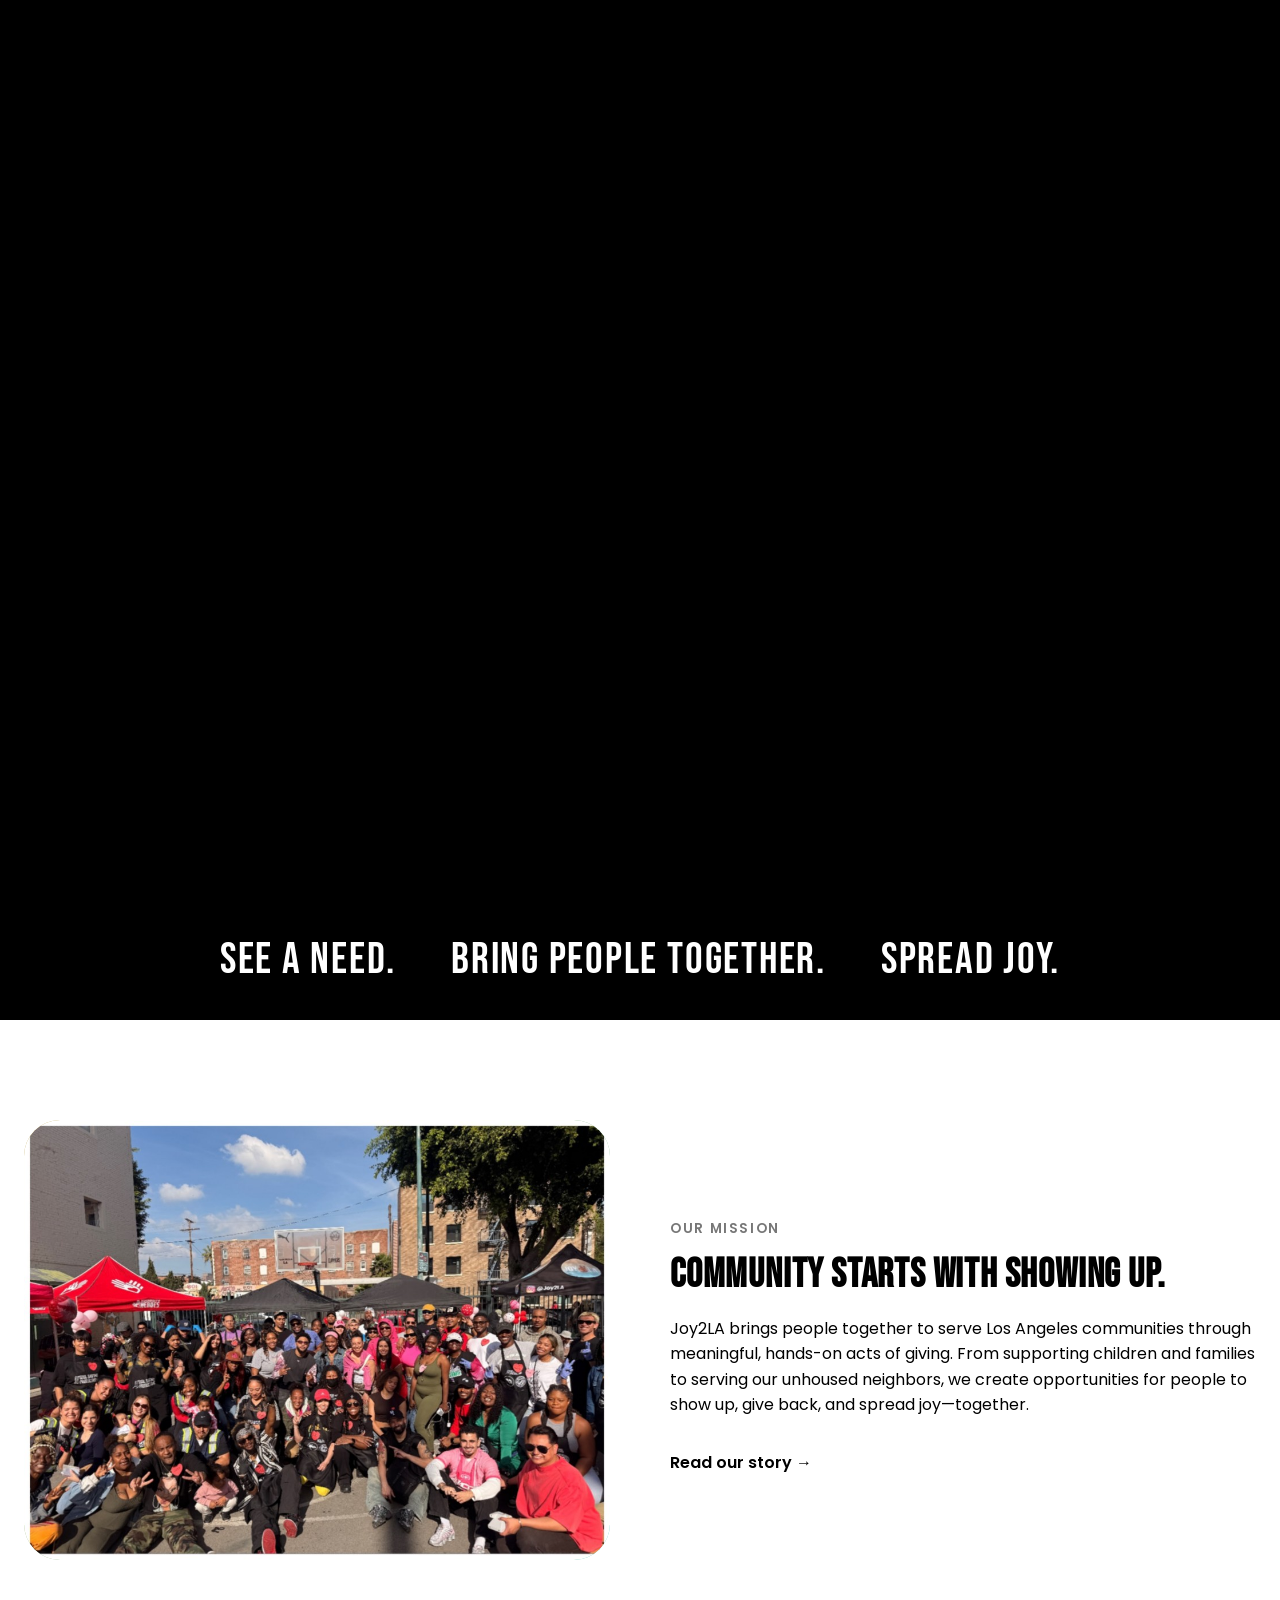
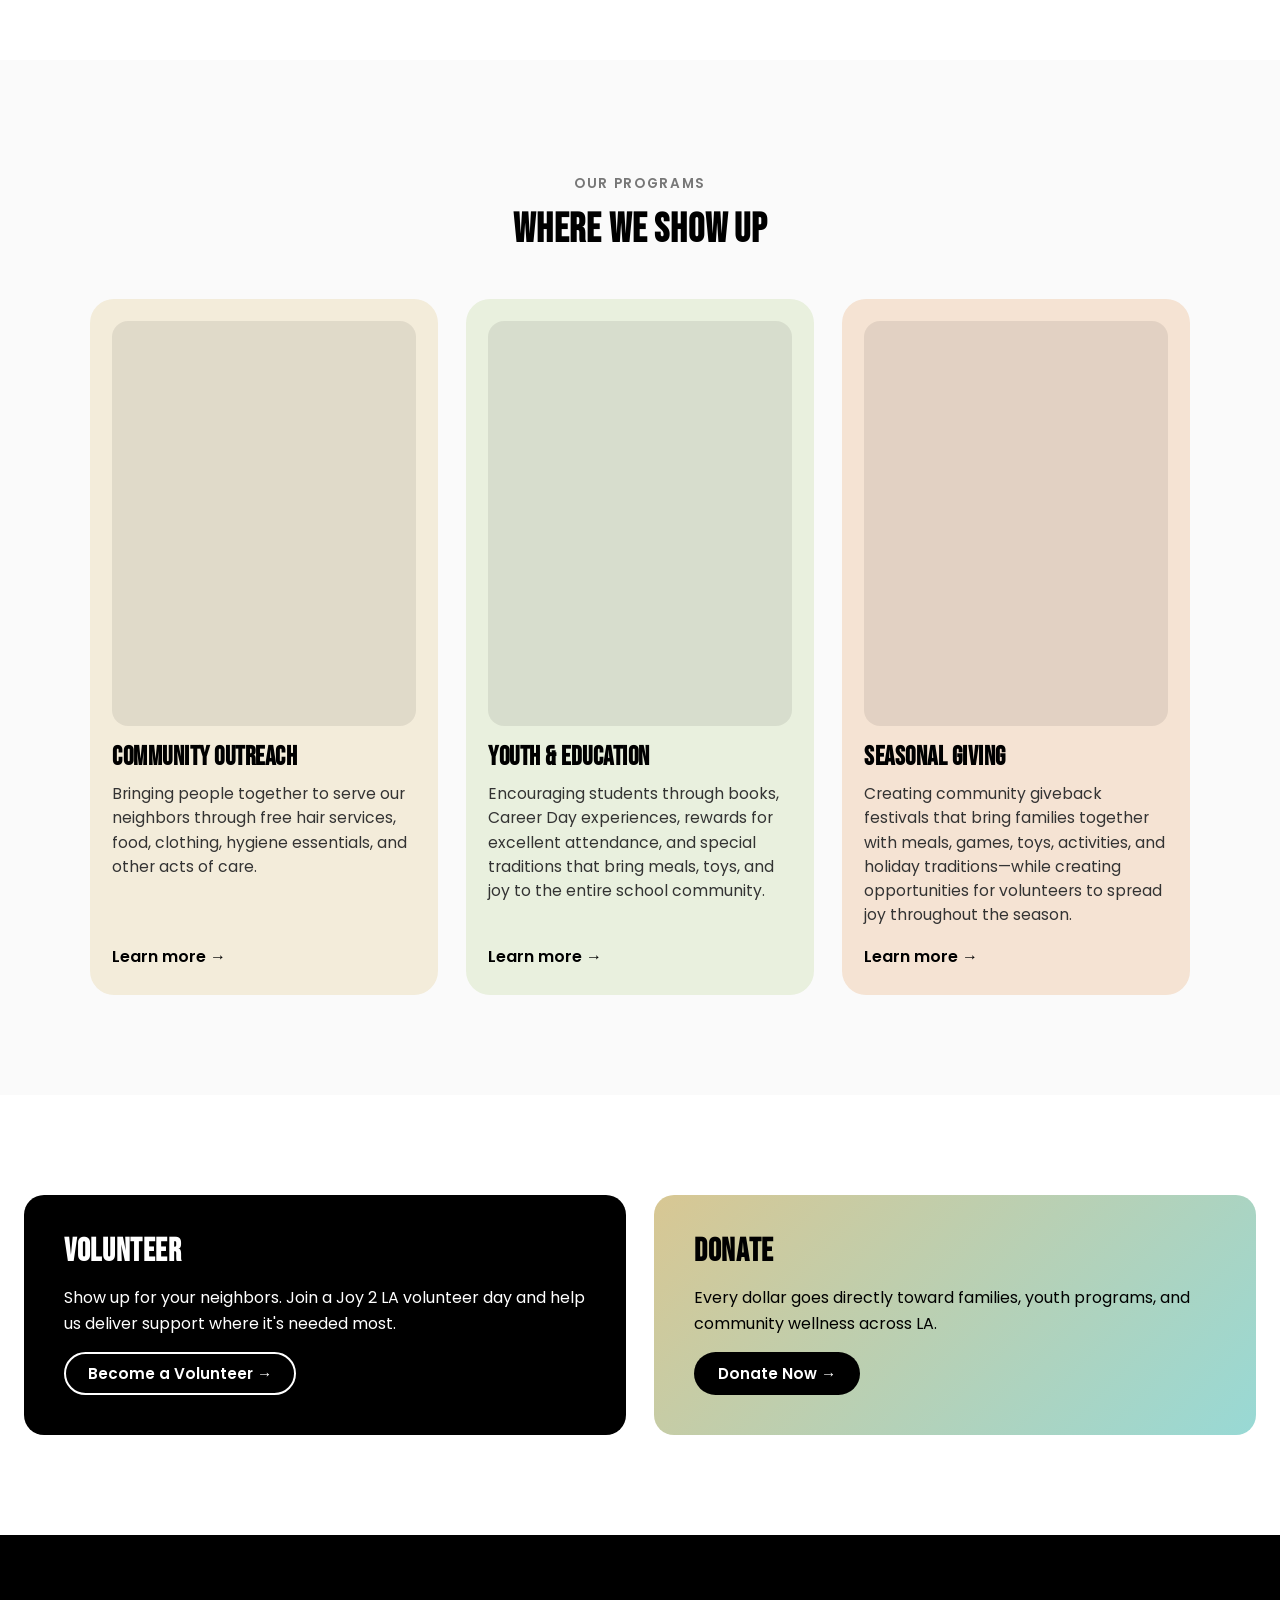
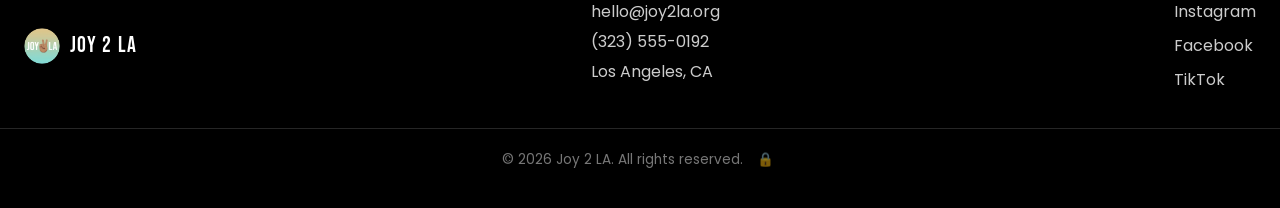
==== commit 12fa8a21: "feat: add mission community photo and refresh hero video Replace the mission placeholder with a real" ====
--- a/index.html
+++ b/index.html
@@ -29,12 +29,12 @@
   </div>
 
   <header class="site-header" id="site-header">
-    <div class="nav-pill open" id="nav-pill">
+    <div class="nav-pill" id="nav-pill">
       <a href="#top" class="logo-link" aria-label="Joy 2 LA home">
         <img src="assets/logo.png" alt="Joy 2 LA logo" class="logo-img">
       </a>
       <div class="site-nav-clip">
-        <nav class="site-nav" id="site-nav" aria-hidden="false">
+        <nav class="site-nav" id="site-nav" aria-hidden="true">
           <a href="about.html">About</a>
           <a href="volunteer.html">Volunteer</a>
           <a href="events.html">Events</a>
@@ -43,7 +43,7 @@
           <a href="#contact">Contact</a>
         </nav>
       </div>
-      <button class="nav-toggle" id="nav-toggle" aria-label="Close navigation" aria-expanded="true" aria-controls="site-nav">
+      <button class="nav-toggle" id="nav-toggle" aria-label="Open navigation" aria-expanded="false" aria-controls="site-nav">
         <span></span><span></span><span></span>
       </button>
       <a href="get-involved.html#donate" class="btn btn-donate">Donate →</a>
@@ -69,7 +69,9 @@
 
     <section class="about" id="about">
       <div class="container about-inner reveal">
-        <div class="about-image" aria-hidden="true"></div>
+        <div class="about-image">
+          <img src="assets/mission-community.jpg" alt="Joy2LA volunteers and community members gathered together outdoors">
+        </div>
         <div class="about-text">
           <p class="eyebrow">Our Mission</p>
           <h2>Community Starts With Showing Up.</h2>
--- a/styles.css
+++ b/styles.css
@@ -201,15 +201,86 @@
 .reveal.is-visible { opacity: 1; transform: translateY(0); }
 
 @media (max-width: 900px) {
-  .nav-pill { gap: 10px; padding: 6px 6px 6px 14px; }
-  .site-nav a { font-size: 0.75rem; padding: 8px 8px; letter-spacing: 0.04em; }
-  .btn-donate { padding: 10px 16px; font-size: 0.85rem; }
+  .site-header {
+    top: 12px;
+    padding: 0 12px;
+  }
+  .nav-pill {
+    position: relative;
+    width: 100% !important;
+    max-width: 100%;
+    gap: 8px;
+    padding: 6px 6px 6px 12px;
+    overflow: visible;
+    will-change: auto;
+    transition: box-shadow 0.2s ease;
+  }
+  .nav-pill.open {
+    width: 100% !important;
+  }
+  .nav-toggle {
+    margin-left: auto;
+  }
+  .site-nav-clip {
+    position: absolute;
+    top: calc(100% + 10px);
+    left: 0;
+    right: 0;
+    display: block;
+    grid-template-columns: unset;
+    min-width: 0;
+    flex: none;
+    background: var(--color-black);
+    border-radius: 22px;
+    box-shadow: 0 16px 40px rgba(0, 0, 0, 0.35);
+    max-height: 0;
+    opacity: 0;
+    overflow: hidden;
+    pointer-events: none;
+    transition: max-height 0.4s cubic-bezier(0.22, 1, 0.36, 1),
+                opacity 0.25s ease,
+                padding 0.25s ease;
+  }
+  .nav-pill.open .site-nav-clip {
+    grid-template-columns: unset;
+    max-height: 420px;
+    opacity: 1;
+    padding: 10px;
+    pointer-events: auto;
+  }
+  .site-nav {
+    flex-direction: column;
+    align-items: stretch;
+    justify-content: flex-start;
+    gap: 4px;
+    opacity: 1;
+    transform: none;
+    overflow: visible;
+    pointer-events: auto;
+    transition: none;
+  }
+  .nav-pill:not(.open) .site-nav {
+    transition: none;
+  }
+  .site-nav a {
+    width: 100%;
+    text-align: center;
+    font-size: 0.92rem;
+    padding: 14px 16px;
+    letter-spacing: 0.06em;
+  }
+  .btn-donate {
+    padding: 10px 14px;
+    font-size: 0.82rem;
+  }
+  body.nav-open {
+    overflow: hidden;
+  }
 }
 
 @media (max-width: 600px) {
-  .site-header { padding: 0 12px; }
-  .site-nav a { font-size: 0.68rem; padding: 8px 6px; }
-  .btn-donate { padding: 9px 12px; font-size: 0.8rem; }
+  .logo-img { width: 32px; height: 32px; }
+  .btn-donate { padding: 9px 12px; font-size: 0.78rem; }
 }
 
 /* Motto strip (under hero) */
@@ -241,7 +312,20 @@
 /* About (homepage teaser) */
 .about { padding: 100px 0; }
 .about-inner { display: grid; grid-template-columns: 1fr 1fr; gap: 60px; align-items: center; }
-.about-image { aspect-ratio: 4 / 3; border-radius: 16px; background: var(--gradient-brand); }
+.about-image {
+  aspect-ratio: 4 / 3;
+  border-radius: 36px;
+  overflow: hidden;
+  background: var(--gradient-brand);
+}
+.about-image img {
+  width: 100%;
+  height: 100%;
+  object-fit: cover;
+  object-position: center;
+  display: block;
+  border-radius: 36px;
+}
 .eyebrow { text-transform: uppercase; letter-spacing: 0.12em; font-weight: 600; font-size: 0.85rem; color: #777; }
 .about-text h2 { font-size: 2.5rem; }
 
@@ -1817,6 +1901,16 @@
 }
 .splash.is-hidden { opacity: 0; pointer-events: none; }
 
+@media (max-width: 900px) {
+  .splash-video {
+    width: 100%;
+    height: 100%;
+    object-fit: cover;
+    object-position: center;
+    transform: none;
+  }
+}
+
 @media (prefers-reduced-motion: reduce) {
   html { scroll-behavior: auto; }
   .reveal { opacity: 1; transform: none; transition: none; }
